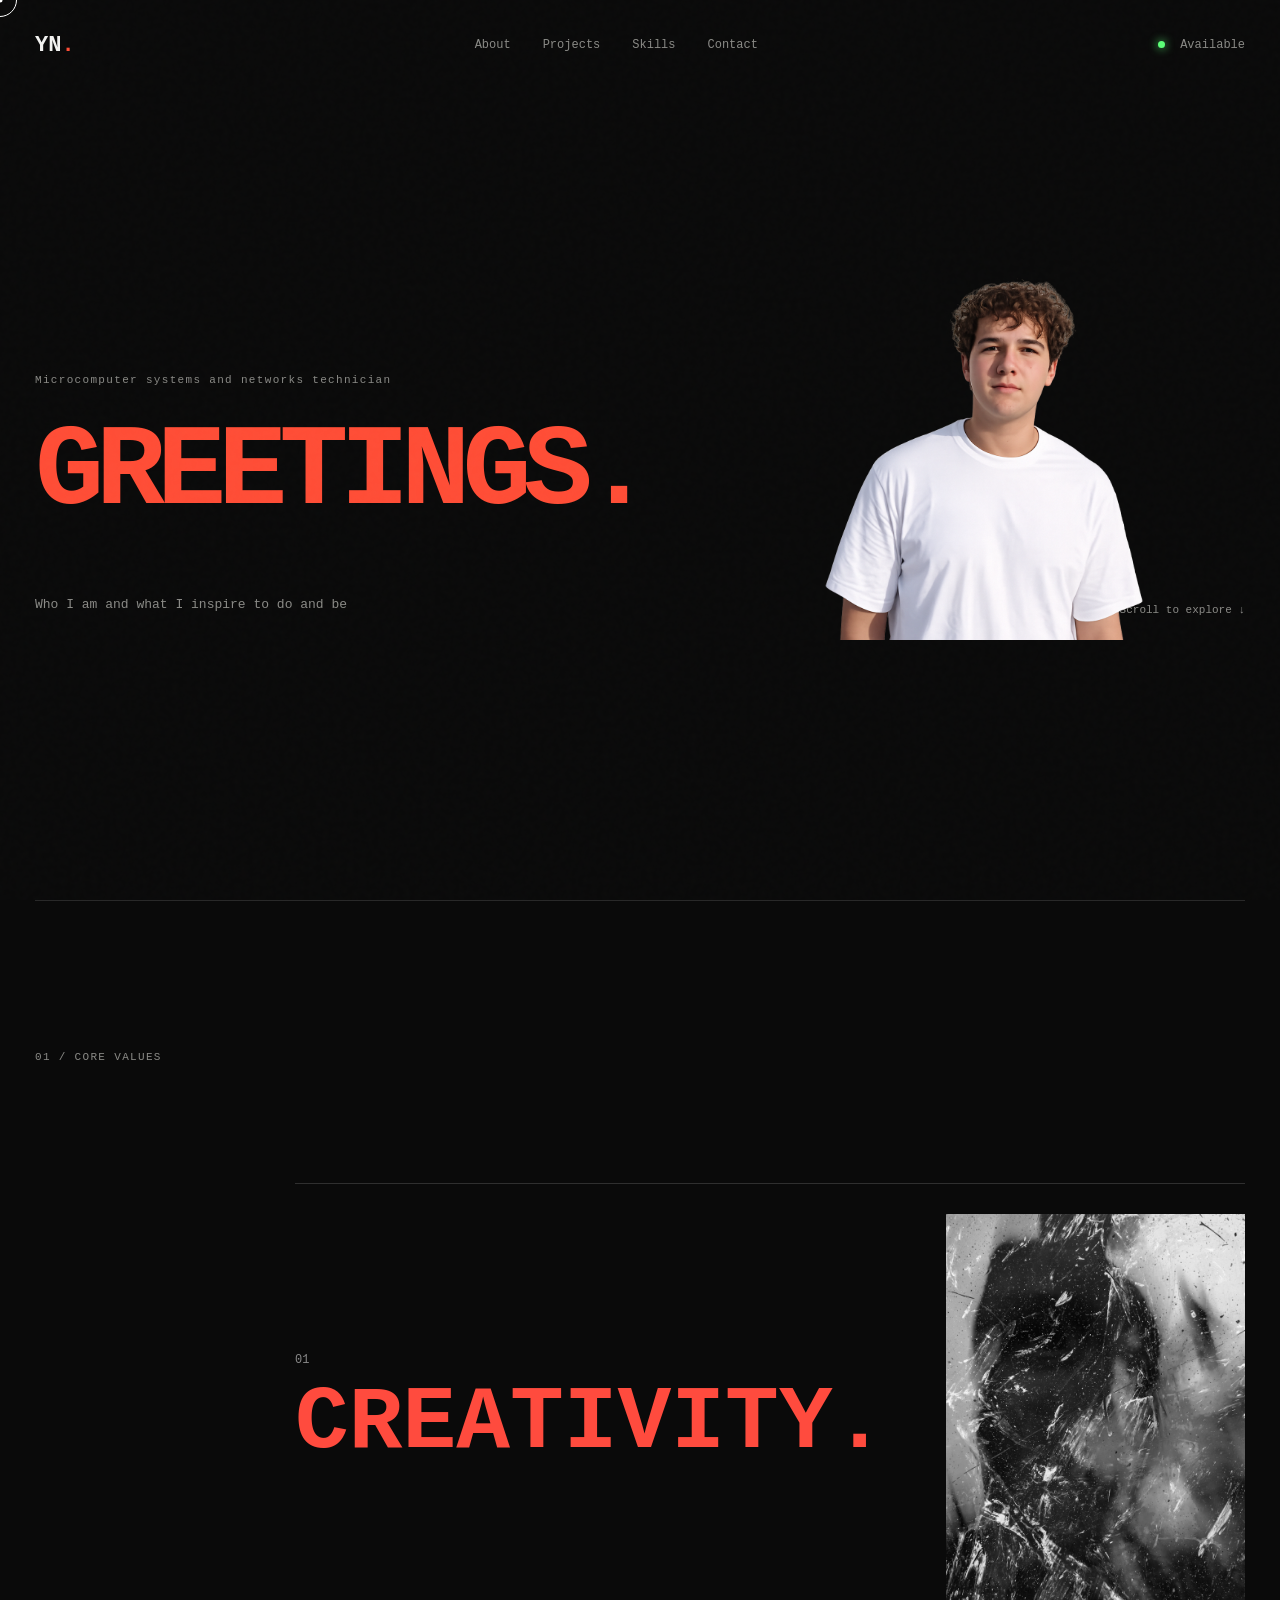
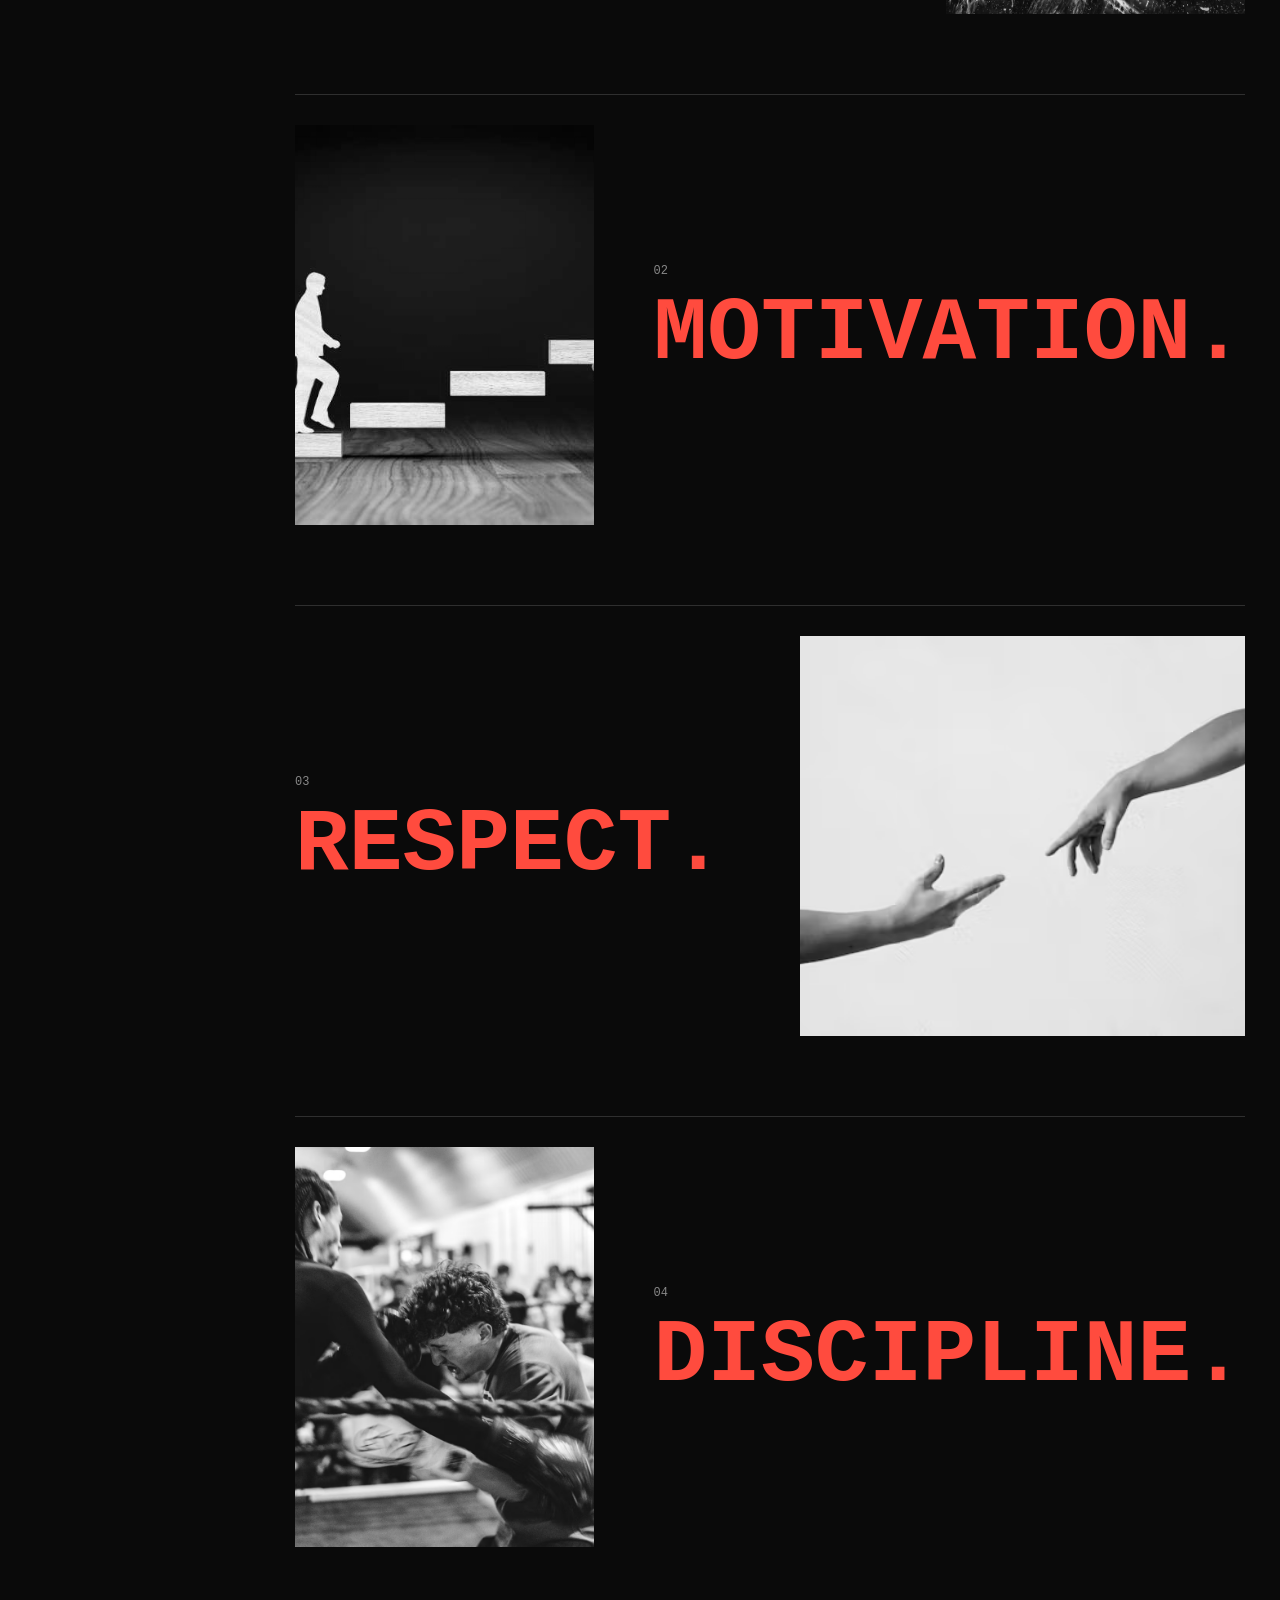
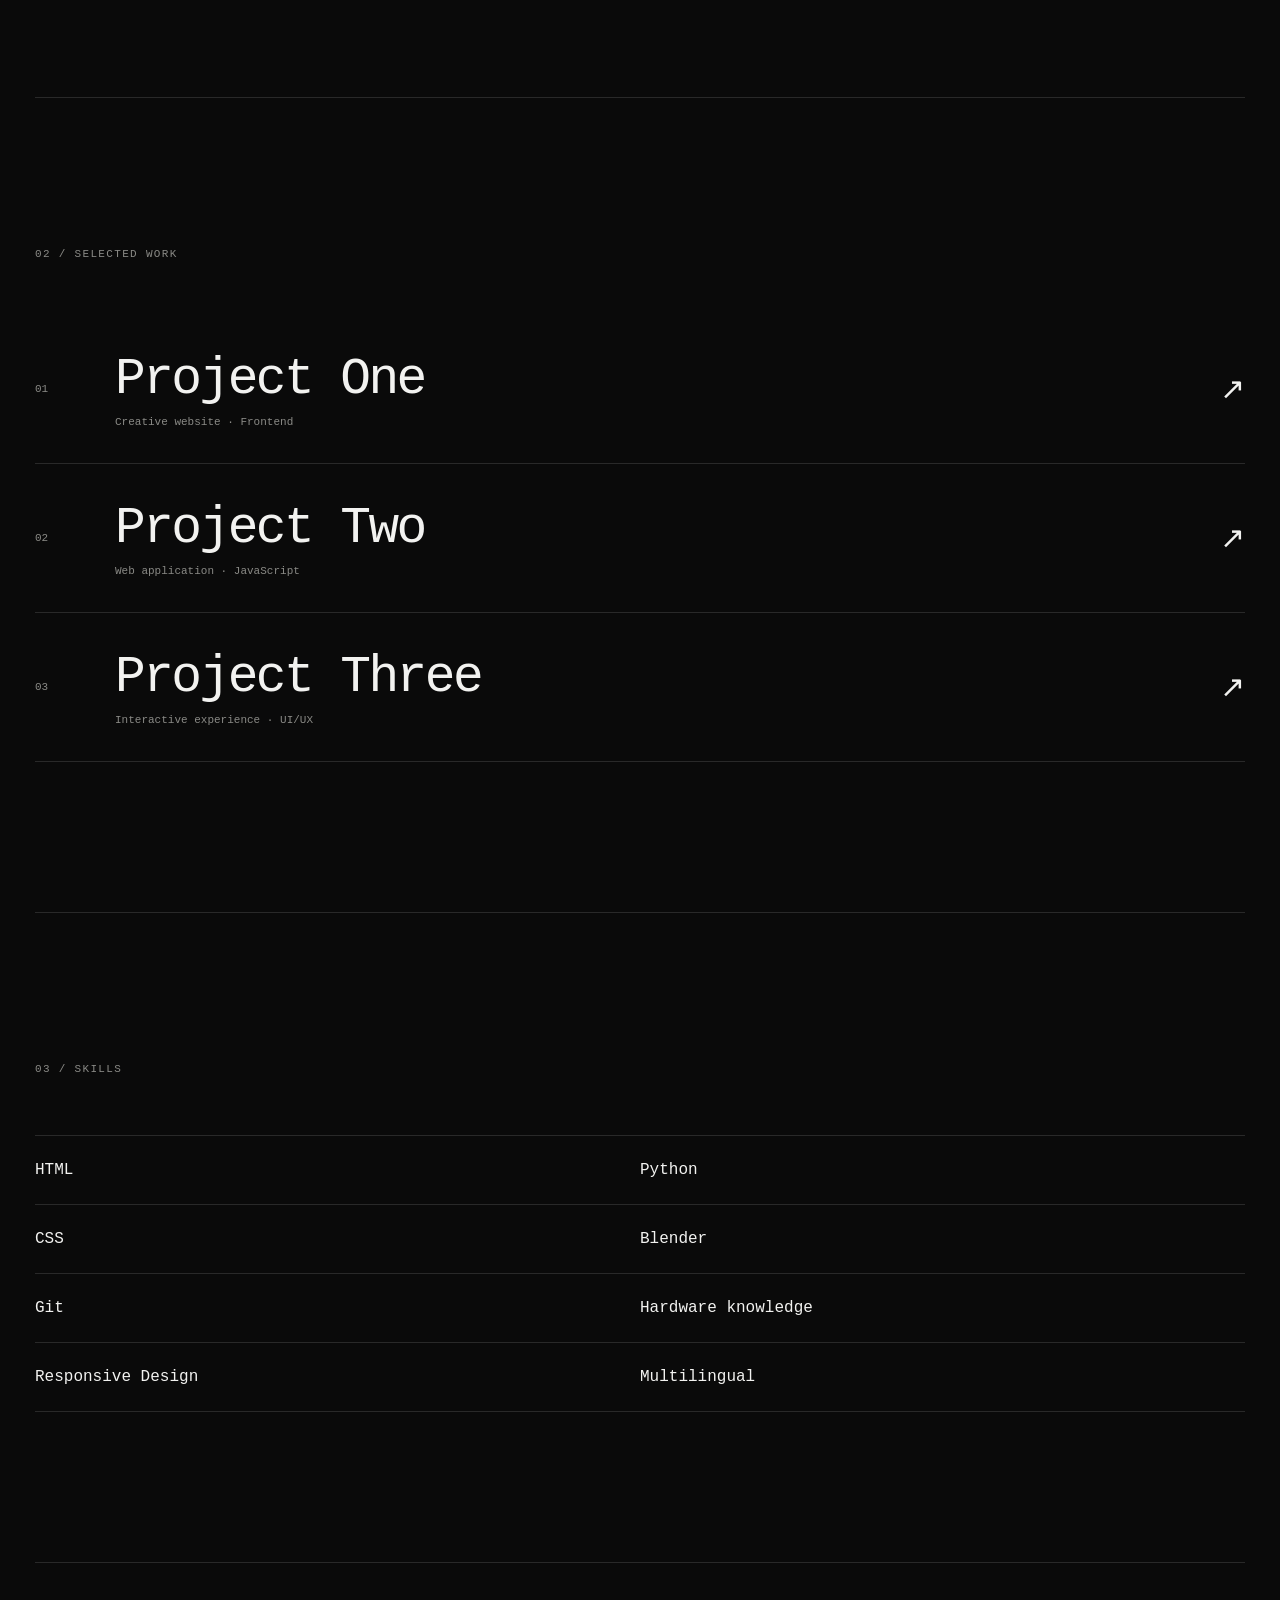
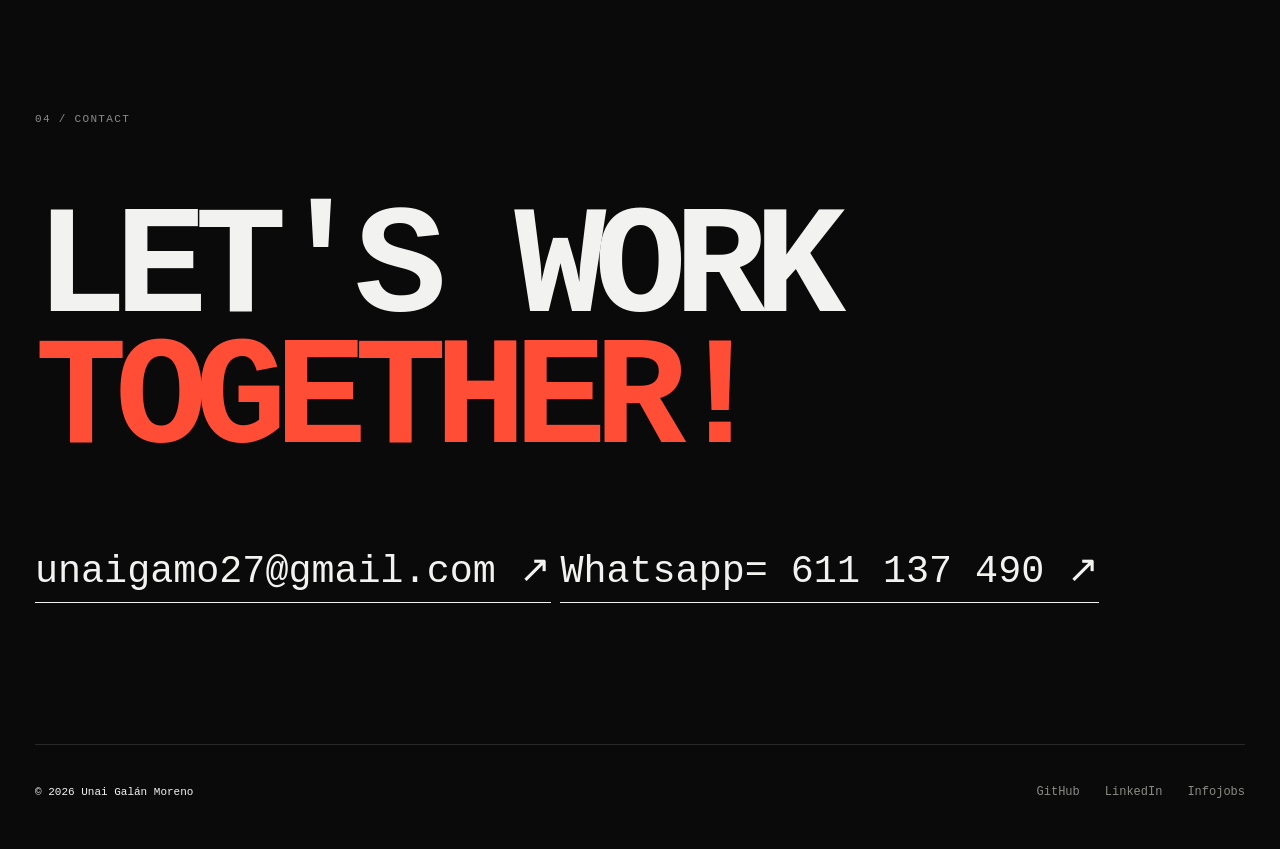
==== portfolio/index.html @ 9eff8344 "Add files via upload" ====
<!DOCTYPE html>
<html lang="en">
<head>
<meta charset="UTF-8">
<meta name="viewport" content="width=device-width, initial-scale=1.0">
<meta name="description" content="Personal developer portfolio">
<title>Unai Galán Moreno — My Own Portfolio</title>
<link rel="stylesheet" href="css/style.css">
<link rel="stylesheet" href="css/animations.css">
<link rel="stylesheet" href="css/responsive.css">
</head>
<body>
<div class="noise"></div><div class="cursor"></div><div class="cursor-dot"></div>
<header class="header">
<a class="logo magnetic" href="#home">YN<span>.</span></a>
<nav><a href="#about">About</a><a href="#projects">Projects</a><a href="#skills">Skills</a><a href="#contact">Contact</a></nav>
<a class="status magnetic" href="#contact"><span></span> Available</a>
</header>
<main>
<section id="home" class="hero">
<img src="assets/images/unai.png" class="hero-photo" alt="Unai">
<p class="eyebrow reveal">Microcomputer systems and networks technician</p>
<h1 class="hero-title"><span class="line reveal"></span><span class="line reveal delay-1"> <em>GREETINGS.</em></span></h1>
<div class="hero-bottom reveal delay-2"><p>Who I am and what I inspire to do and be</p><a class="scroll-link magnetic" href="#projects">          Scroll to explore ↓</a></div>
</section>
<section id="about" class="section about">
    <div class="section-label">01 / CORE VALUES</div>

    <div class="about-content">

        <div class="beliefs">

            <div class="belief">
                <div class="belief-text">
                    <span>01</span>
                    <h3>CREATIVITY.</h3>
                </div>
                <img src="assets/images/creativitypng.png" alt="Creativity">
            </div>

            <div class="belief">
                <div class="belief-text">
                    <span>02</span>
                    <h3>MOTIVATION.</h3>
                </div>
                <img src="assets/images/motivation.png" alt="Motivation">
            </div>

            <div class="belief">
                <div class="belief-text">
                    <span>03</span>
                    <h3>RESPECT.</h3>
                </div>
                <img src="assets/images/respect.png" alt="Respect">
            </div>

            <div class="belief">
                <div class="belief-text">
                    <span>04</span>
                    <h3>DISCIPLINE.</h3>
                </div>
                <img src="assets/images/discipline.png" alt="Discipline">
            </div>

        </div>

    </div>
</section>
<section id="projects" class="section projects"><div class="section-label">02 / SELECTED WORK</div><div class="project-list">
<article class="project magnetic-card reveal"><div class="project-number">01</div><div class="project-info"><h2>Project One</h2><p>Creative website · Frontend</p></div><div class="project-arrow">↗</div></article>
<article class="project magnetic-card reveal"><div class="project-number">02</div><div class="project-info"><h2>Project Two</h2><p>Web application · JavaScript</p></div><div class="project-arrow">↗</div></article>
<article class="project magnetic-card reveal"><div class="project-number">03</div><div class="project-info"><h2>Project Three</h2><p>Interactive experience · UI/UX</p></div><div class="project-arrow">↗</div></article>
</div></section>
<section id="skills" class="section skills"><div class="section-label">03 / SKILLS</div><div class="skills-grid">
<span>HTML</span><span>Python</span><span>CSS</span><span>Blender</span><span>Git</span><span>Hardware knowledge</span><span>Responsive Design</span><span>Multilingual</span>
</div></section>
<section id="contact" class="section contact"><div class="section-label">04 / CONTACT</div><h2 class="contact-title reveal">LET'S WORK<br><em>TOGETHER!</em></h2><a class="email magnetic reveal" href="https://mail.google.com/mail/?view=cm&fs=1&to=unaigamo27@gmail.com">unaigamo27@gmail.com ↗</a>
<a class="email magnetic reveal" href="https://wa.me/34611137490" target="_blank">Whatsapp= 611 137 490 ↗</a>
</main>
<footer><span>© 2026 Unai Galán Moreno</span><div><a href="#" class="magnetic">GitHub</a><a href="#" class="magnetic">LinkedIn</a><a href="#" class="magnetic">Infojobs</a></div></footer>
<script src="js/cursor.js"></script><script src="js/animations.js"></script><script src="js/projects.js"></script><script src="js/main.js"></script>
</body></html>
---- portfolio/css/style.css ----
:root{--bg:#0a0a0a;--text:#f2f2f0;--muted:#8a8a86;--line:#292929;--accent:#ff4d36;--max:1400px}
*{box-sizing:border-box;margin:0;padding:0}html{scroll-behavior:smooth}body{background:var(--bg);color:var(--text);font-family:"Courier New",monospace;overflow-x:hidden;cursor:none}a{color:inherit;text-decoration:none}
.noise{position:fixed;inset:0;pointer-events:none;z-index:20;opacity:.035;background-image:url("data:image/svg+xml,%3Csvg viewBox='0 0 180 180' xmlns='http://www.w3.org/2000/svg'%3E%3Cfilter id='n'%3E%3CfeTurbulence type='fractalNoise' baseFrequency='.8' numOctaves='3' stitchTiles='stitch'/%3E%3C/filter%3E%3Crect width='100%25' height='100%25' filter='url(%23n)' opacity='.5'/%3E%3C/svg%3E")}
.cursor,.cursor-dot{position:fixed;pointer-events:none;z-index:100;border-radius:50%;transform:translate(-50%,-50%)}.cursor{width:34px;height:34px;border:1px solid #fff;transition:width .25s,height .25s,background .25s}.cursor-dot{width:5px;height:5px;background:#fff}body.hovering .cursor{width:70px;height:70px;background:rgba(255,255,255,.08)}
.header,footer{width:min(var(--max),calc(100% - 70px));margin:auto;display:flex;align-items:center;justify-content:space-between}.header{height:90px}.logo{font-size:22px;font-weight:700}.logo span,em{color:var(--accent);font-style:normal}nav{display:flex;gap:32px}nav a,.status,footer a{color:var(--muted);font-size:12px;transition:color .2s}nav a:hover,footer a:hover{color:var(--text)}.status span{display:inline-block;width:7px;height:7px;border-radius:50%;background:#5cff78;margin-right:8px;box-shadow:0 0 10px #5cff78}
.hero{min-height:calc(100vh - 90px);width:min(var(--max),calc(100% - 70px));margin:auto;display:flex;flex-direction:column;justify-content:center;padding:80px 0}.eyebrow,.section-label{color:var(--muted);font-size:11px;letter-spacing:.12em}.hero-title{font-size:clamp(55px,9vw,150px);line-height:.9;letter-spacing:-.07em;margin:35px 0 70px}.hero-title .line{display:block}.hero-bottom{display:flex;justify-content:space-between;align-items:end}.hero-bottom p{max-width:430px;color:var(--muted);font-size:13px;line-height:1.7}.scroll-link{font-size:11px;color:var(--muted)}
.section{width:min(var(--max),calc(100% - 70px));margin:auto;padding:150px 0;border-top:1px solid var(--line)}.about-content{max-width:950px;margin-left:auto}.big-text{font-size:clamp(30px,5vw,72px);line-height:1.05;letter-spacing:-.05em;margin:50px 0}.muted{max-width:500px;color:var(--muted);line-height:1.8;font-size:14px}
.project-list{margin-top:55px}.project{display:grid;grid-template-columns:80px 1fr 50px;align-items:center;padding:35px 0;border-bottom:1px solid var(--line);transition:padding .4s,color .3s}.project:hover{padding-left:25px;padding-right:25px;color:var(--accent)}.project-number{color:var(--muted);font-size:11px}.project h2{font-size:clamp(28px,4vw,60px);font-weight:400;letter-spacing:-.05em}.project p{color:var(--muted);font-size:11px;margin-top:8px}.project-arrow{font-size:30px;text-align:right}
.skills-grid{margin-top:60px;display:grid;grid-template-columns:repeat(2,1fr);border-top:1px solid var(--line)}.skills-grid span{padding:25px 0;border-bottom:1px solid var(--line);font-size:16px}
.contact-title{font-size:clamp(60px,12vw,180px);line-height:.85;letter-spacing:-.08em;margin:80px 0}.email{font-size:clamp(20px,3vw,42px);border-bottom:1px solid var(--text);padding-bottom:8px}
footer{padding:40px 0 50px;border-top:1px solid var(--line);font-size:11px}footer div{display:flex;gap:25px}
@media(pointer:coarse){body{cursor:auto}.cursor,.cursor-dot{display:none}}
/* Foto de perfil en la parte derecha */
.hero-photo {
    position: absolute;
    right: 7%;
    top: 50%;
    transform: translateY(-50%);
    width: 380px;
    height: 380px;
    object-fit: contain;
    z-index: 2;
    pointer-events: none;
}
.big-text {
    font-size: 2rem;
}
.email + .email {
    margin-top: 30px;
}
.beliefs {
    margin-top: 120px;
    display: flex;
    flex-direction: column;
    gap: 80px;
}

.belief {
    display: grid;
    grid-template-columns: 1fr 1fr;
    gap: 60px;
    align-items: center;
    border-top: 1px solid rgba(255,255,255,0.15);
    padding-top: 30px;
}

.belief:nth-child(even) {
    direction: rtl;
}

.belief:nth-child(even) .belief-text {
    direction: ltr;
}

.belief-text span {
    font-size: 12px;
    color: #888;
}

.belief-text h3 {
    font-size: clamp(45px, 7vw, 100px);
    margin: 15px 0;
    line-height: 0.9;
    color: #ff4b3e;
}

.belief-text p {
    max-width: 450px;
    font-size: 16px;
    line-height: 1.6;
    color: #999;
}

.belief img {
    width: 100%;
    height: 400px;
    object-fit: cover;
    filter: grayscale(100%);
    transition: transform 0.5s ease, filter 0.5s ease;
}

.belief:hover img {
    filter: grayscale(0%);
    transform: scale(1.03);
}
---- portfolio/css/animations.css ----
.reveal{opacity:0;transform:translateY(35px);transition:opacity .9s cubic-bezier(.2,.7,.2,1),transform .9s cubic-bezier(.2,.7,.2,1)}.reveal.visible{opacity:1;transform:translateY(0)}.delay-1{transition-delay:.12s}.delay-2{transition-delay:.25s}.magnetic{transition:transform .25s cubic-bezier(.2,.8,.2,1)}
---- portfolio/css/responsive.css ----
@media(max-width:700px){.header,footer,.hero,.section{width:calc(100% - 36px)}.header{height:70px}nav{display:none}.hero{min-height:calc(100vh - 70px);padding:50px 0}.hero-title{margin:30px 0 50px}.hero-bottom{display:block}.scroll-link{display:inline-block;margin-top:30px}.section{padding:100px 0}.about-content{margin-left:0}.project{grid-template-columns:35px 1fr 30px;padding:25px 0}.project:hover{padding-left:10px;padding-right:10px}.project-arrow{font-size:22px}.skills-grid{grid-template-columns:1fr}.contact-title{margin:60px 0}footer{display:block}footer div{margin-top:25px}}
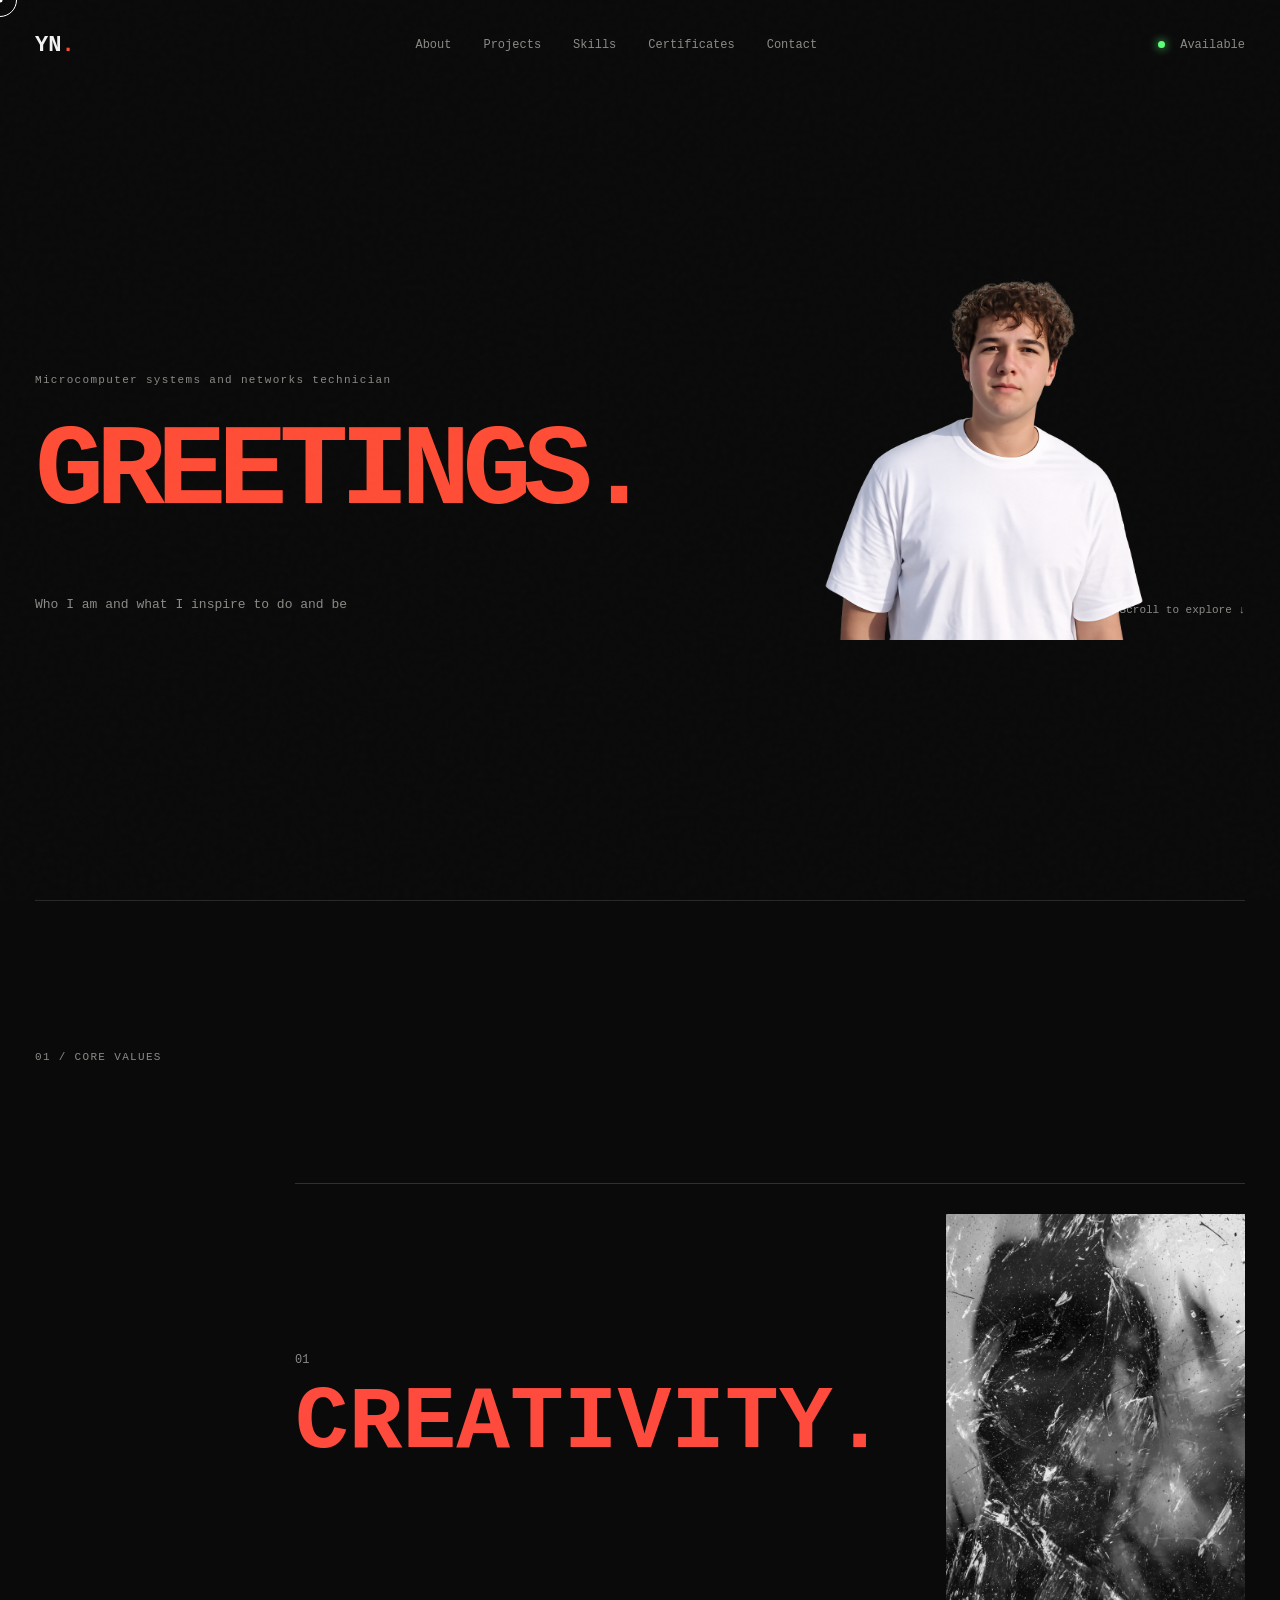
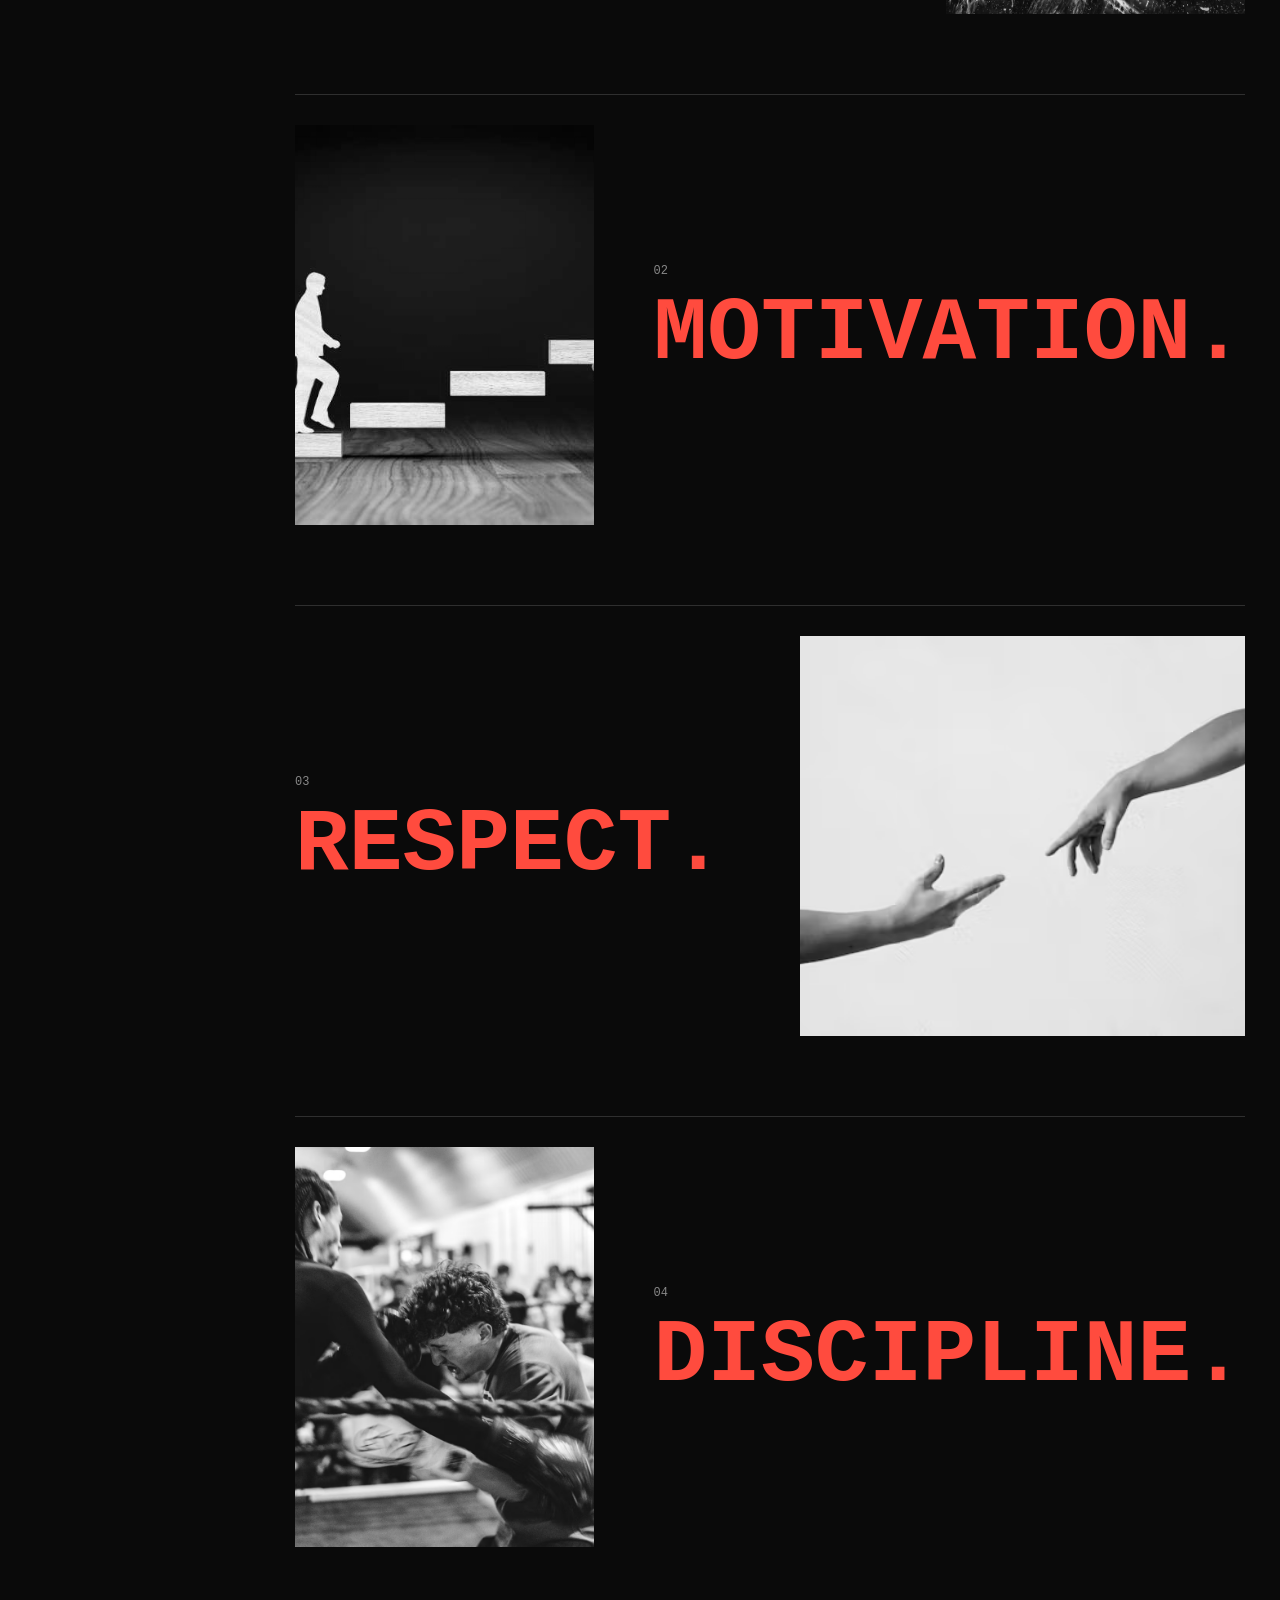
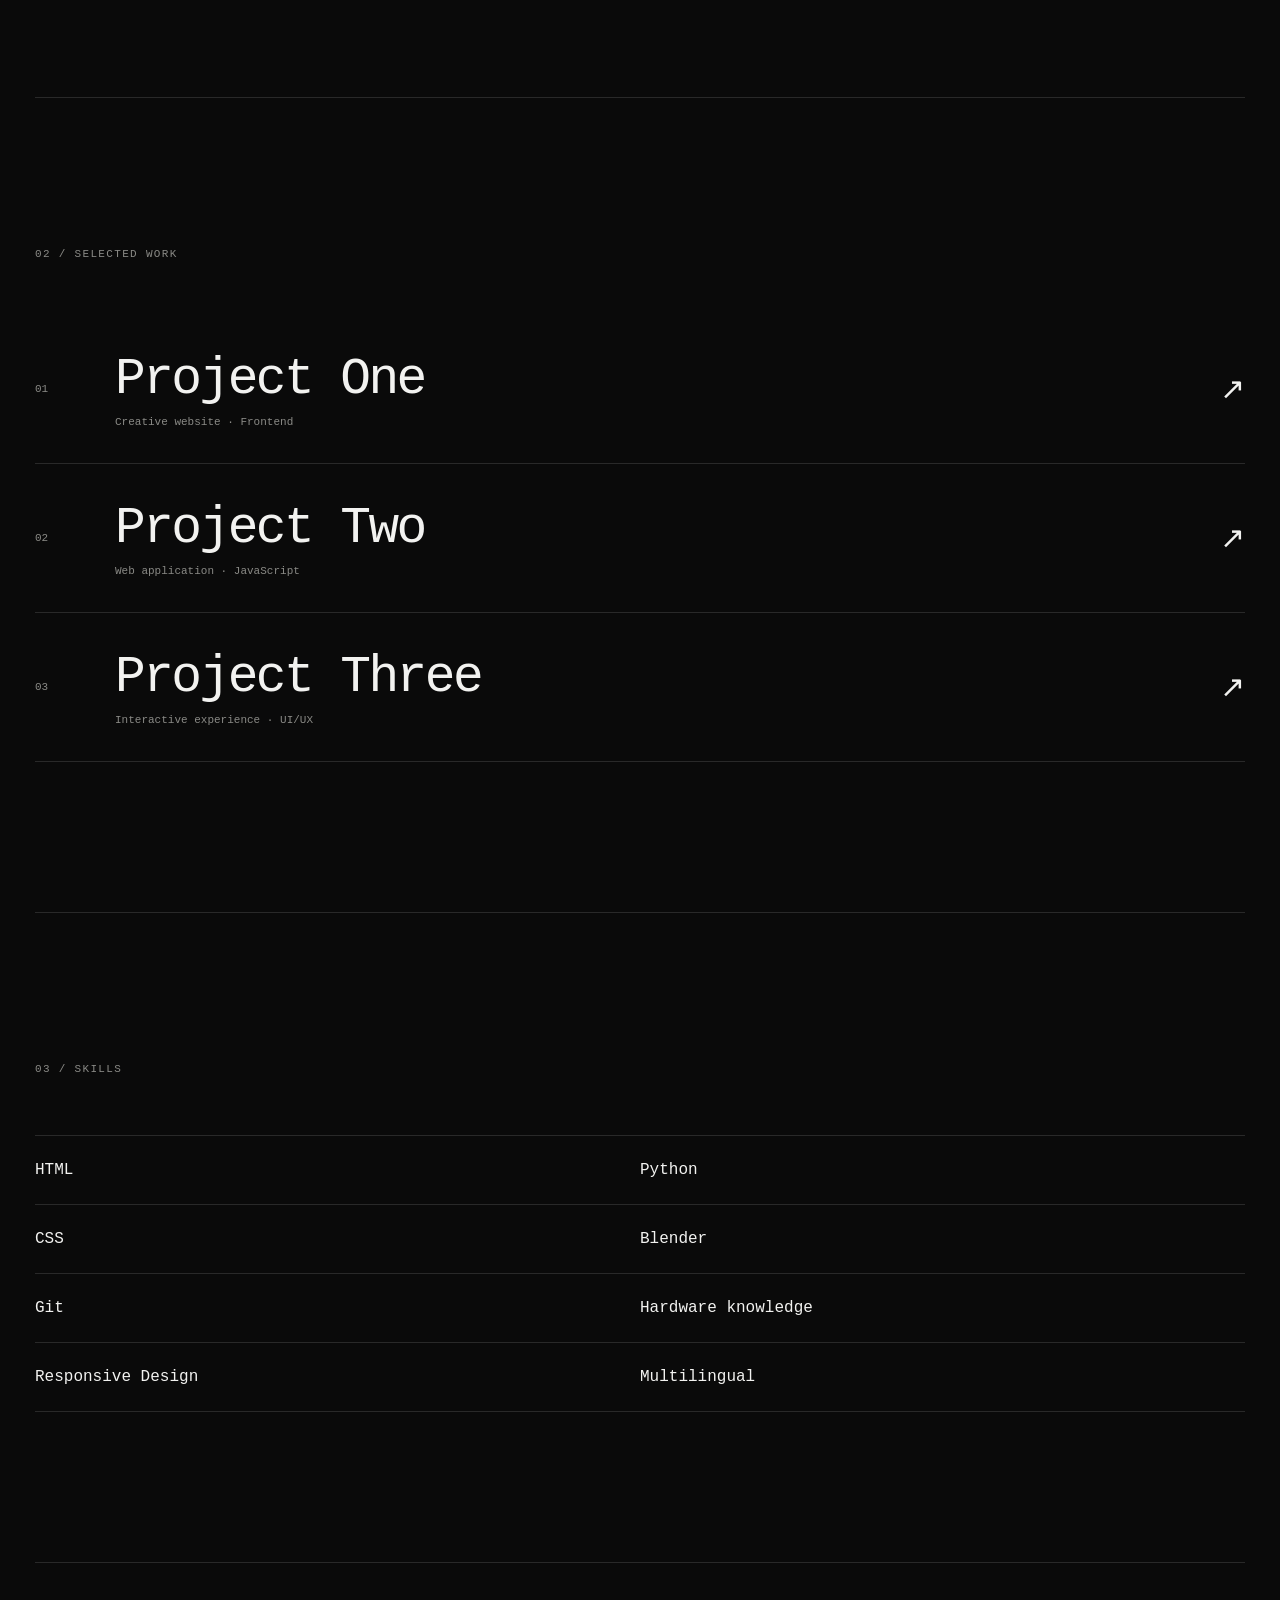
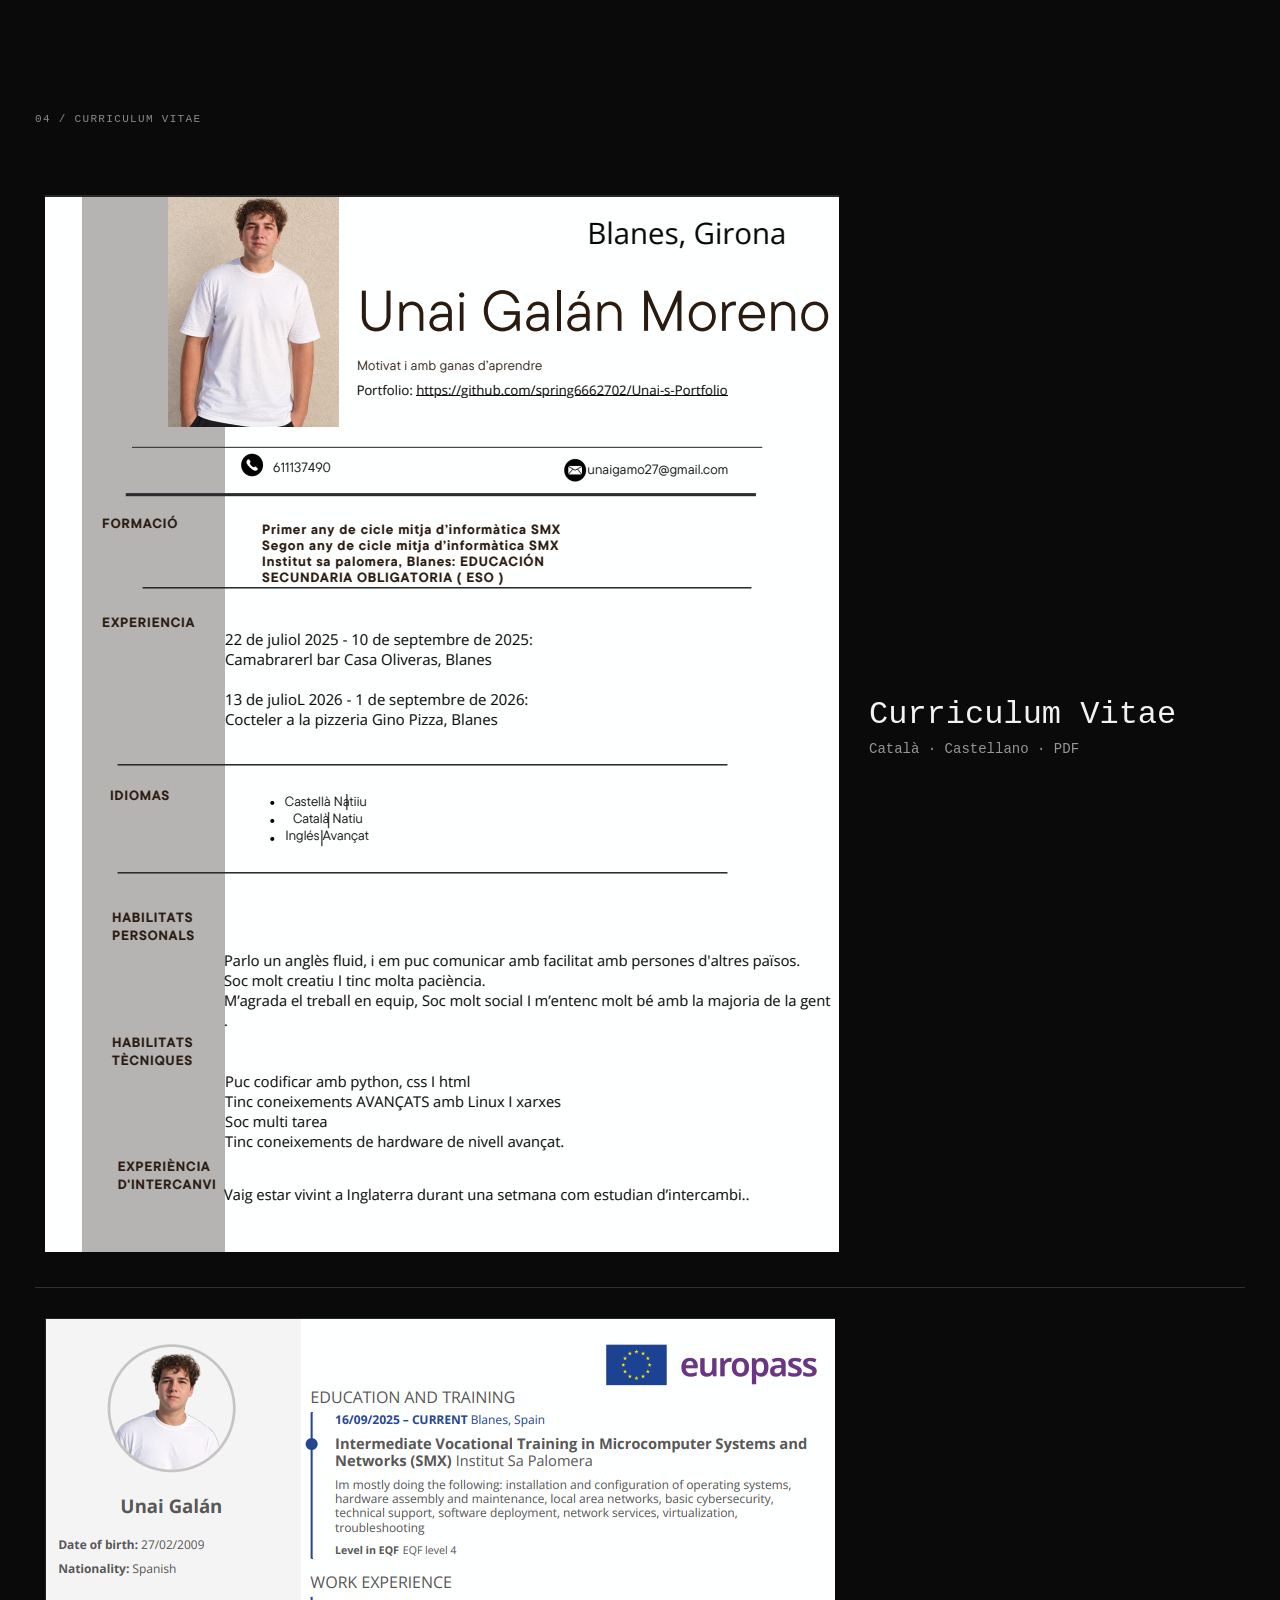
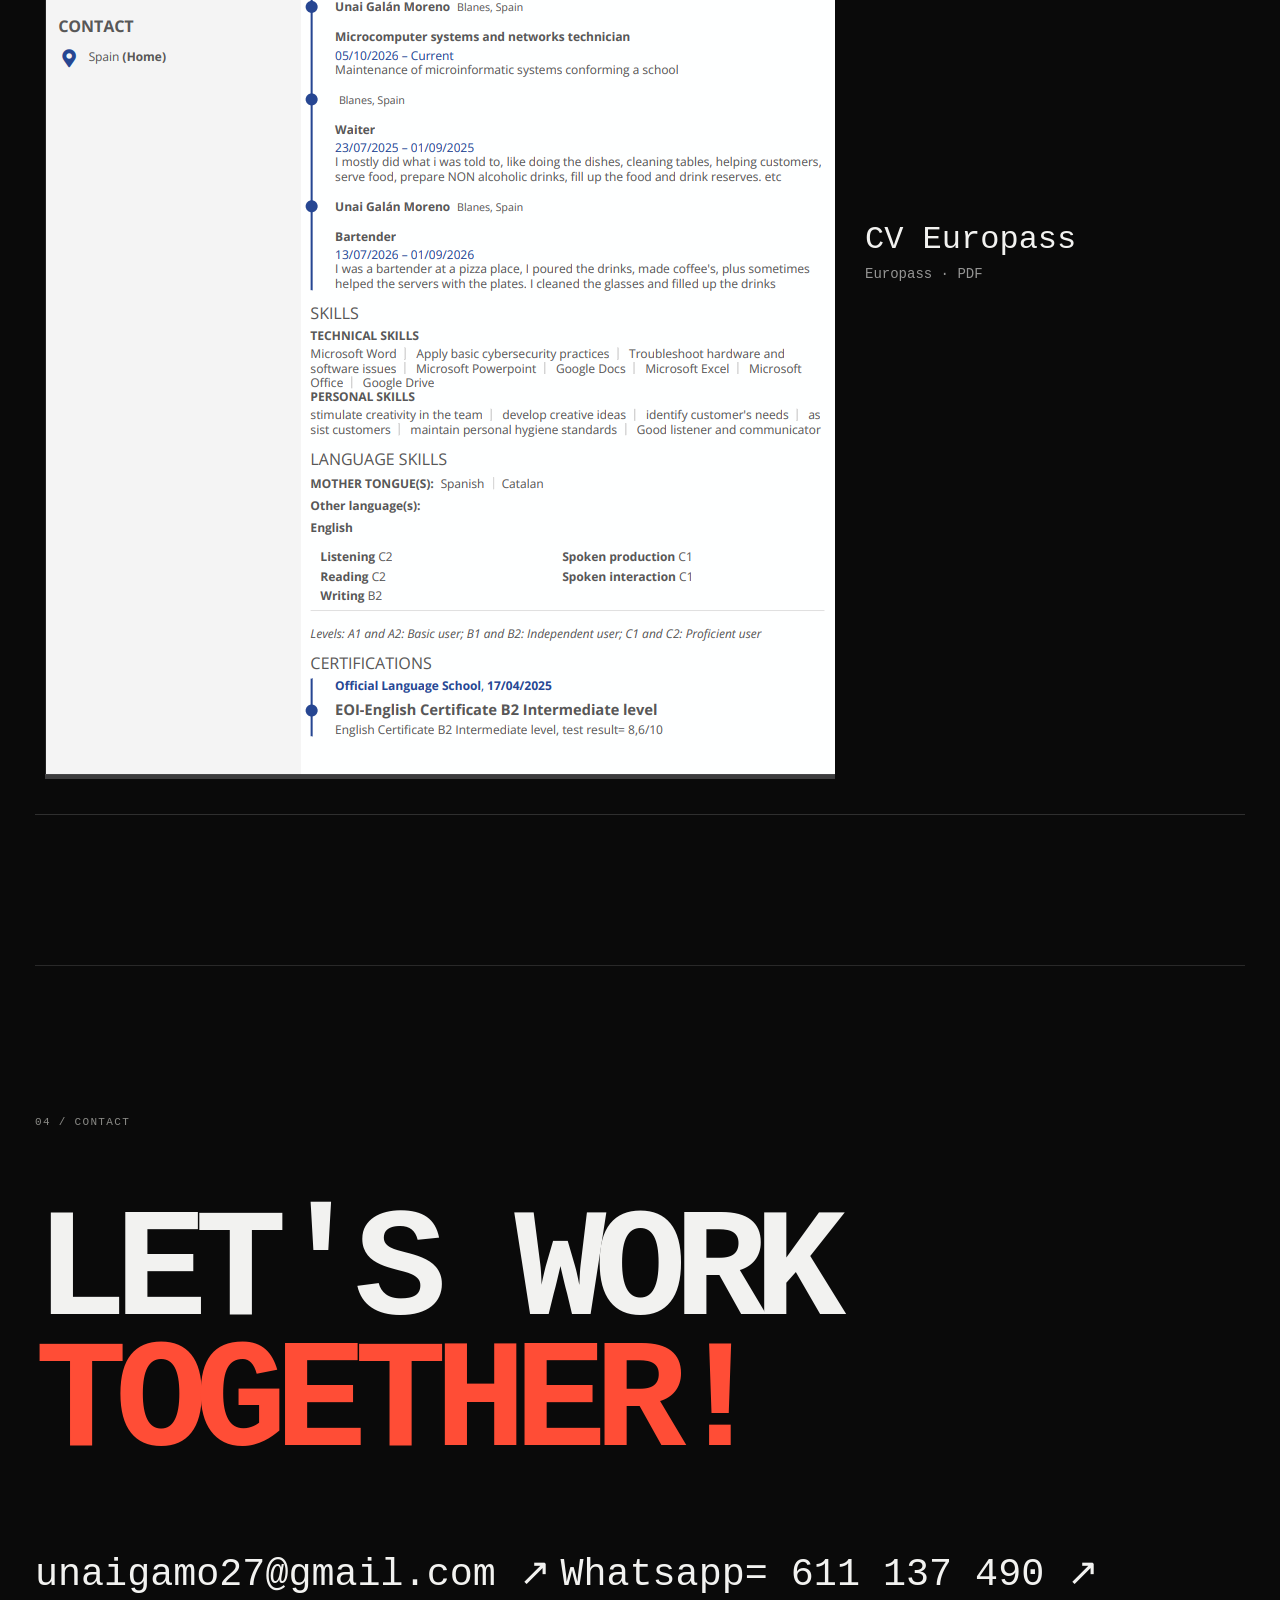
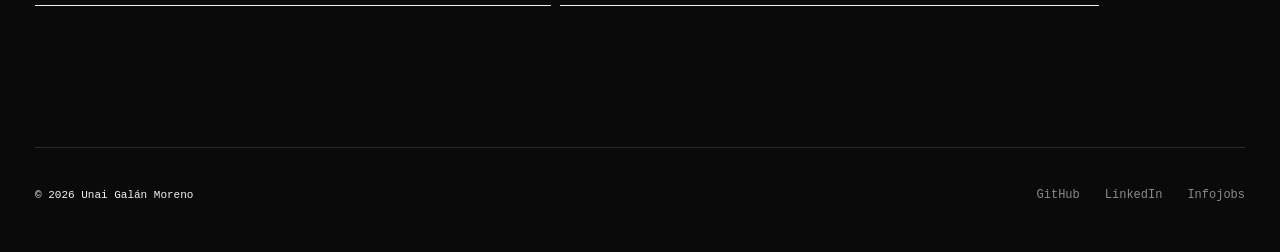
==== commit 4ba864f0: "Add files via upload" ====
--- a/portfolio/index.html
+++ b/portfolio/index.html
@@ -13,7 +13,13 @@
 <div class="noise"></div><div class="cursor"></div><div class="cursor-dot"></div>
 <header class="header">
 <a class="logo magnetic" href="#home">YN<span>.</span></a>
-<nav><a href="#about">About</a><a href="#projects">Projects</a><a href="#skills">Skills</a><a href="#contact">Contact</a></nav>
+<nav>
+    <a href="#about">About</a>
+    <a href="#projects">Projects</a>
+    <a href="#skills">Skills</a>
+    <a href="#certificates">Certificates</a>
+    <a href="#contact">Contact</a>
+</nav>  
 <a class="status magnetic" href="#contact"><span></span> Available</a>
 </header>
 <main>
@@ -74,6 +80,35 @@
 <section id="skills" class="section skills"><div class="section-label">03 / SKILLS</div><div class="skills-grid">
 <span>HTML</span><span>Python</span><span>CSS</span><span>Blender</span><span>Git</span><span>Hardware knowledge</span><span>Responsive Design</span><span>Multilingual</span>
 </div></section>
+
+<section id="certificates" class="section certificates">
+    <div class="section-label">04 / CURRICULUM VITAE</div>
+
+    <div class="certificate-list">
+
+        <a class="certificate" href="assets/images/pdfs/curriculum-catalan-castellano.pdf" target="_blank" rel="noopener noreferrer">
+    <div class="certificate-preview">
+        <img src="assets/images/tu-imagen-cv1.png" alt="Vista previa CV Catalán">
+    </div>
+    <div class="certificate-info">
+        <h2>Curriculum Vitae</h2>
+        <p>Català · Castellano · PDF</p>
+    </div>
+</a>
+
+<a class="certificate" href="assets/images/pdfs/cv-europass.pdf" target="_blank" rel="noopener noreferrer">
+    <div class="certificate-preview">
+        <img src="assets/images/tu-imagen-cv2.png" alt="Vista previa CV Europass">
+    </div>
+    <div class="certificate-info">
+        <h2>CV Europass</h2>
+        <p>Europass · PDF</p>
+    </div>
+</a>
+
+    </div>
+</section>
+
 <section id="contact" class="section contact"><div class="section-label">04 / CONTACT</div><h2 class="contact-title reveal">LET'S WORK<br><em>TOGETHER!</em></h2><a class="email magnetic reveal" href="https://mail.google.com/mail/?view=cm&fs=1&to=unaigamo27@gmail.com">unaigamo27@gmail.com ↗</a>
 <a class="email magnetic reveal" href="https://wa.me/34611137490" target="_blank">Whatsapp= 611 137 490 ↗</a>
 </main>
--- a/portfolio/css/style.css
+++ b/portfolio/css/style.css
@@ -82,4 +82,82 @@
 .belief:hover img {
     filter: grayscale(0%);
     transform: scale(1.03);
-}+}
+
+/* CURRICULUM VITAE */
+
+.certificate-list {
+    display: flex;
+    flex-direction: column;
+    margin-top: 40px;
+    width: 100%;
+}
+
+.certificate {
+    display: flex;
+    align-items: center;
+    gap: 30px;
+    padding: 30px 10px;
+    border-bottom: 1px solid rgba(255, 255, 255, 0.15);
+    color: inherit;
+    text-decoration: none;
+    transition: opacity 0.3s ease, padding 0.3s ease;
+    cursor: pointer;
+}
+
+.certificate:hover {
+    opacity: 0.7;
+    padding-left: 20px;
+}
+
+.certificate-number {
+    font-size: 14px;
+    opacity: 0.6;
+    min-width: 25px;
+}
+
+.certificate-info {
+    flex: 1;
+}
+
+.certificate-info h2 {
+    margin: 0 0 8px;
+    font-size: clamp(20px, 3vw, 32px);
+    font-weight: 500;
+}
+
+.certificate-info p {
+    margin: 0;
+    opacity: 0.6;
+    font-size: 14px;
+}
+
+.certificate-arrow {
+    font-size: 28px;
+    transition: transform 0.3s ease;
+}
+
+.certificate:hover .certificate-arrow {
+    transform: translate(4px, -4px);
+}
+
+/* RESPONSIVE */
+
+@media (max-width: 600px) {
+    .certificate {
+        gap: 15px;
+        padding: 24px 5px;
+    }
+
+    .certificate-info h2 {
+        font-size: 20px;
+    }
+
+    .certificate-info p {
+        font-size: 12px;
+    }
+
+    .certificate-arrow {
+        font-size: 22px;
+    }
+}
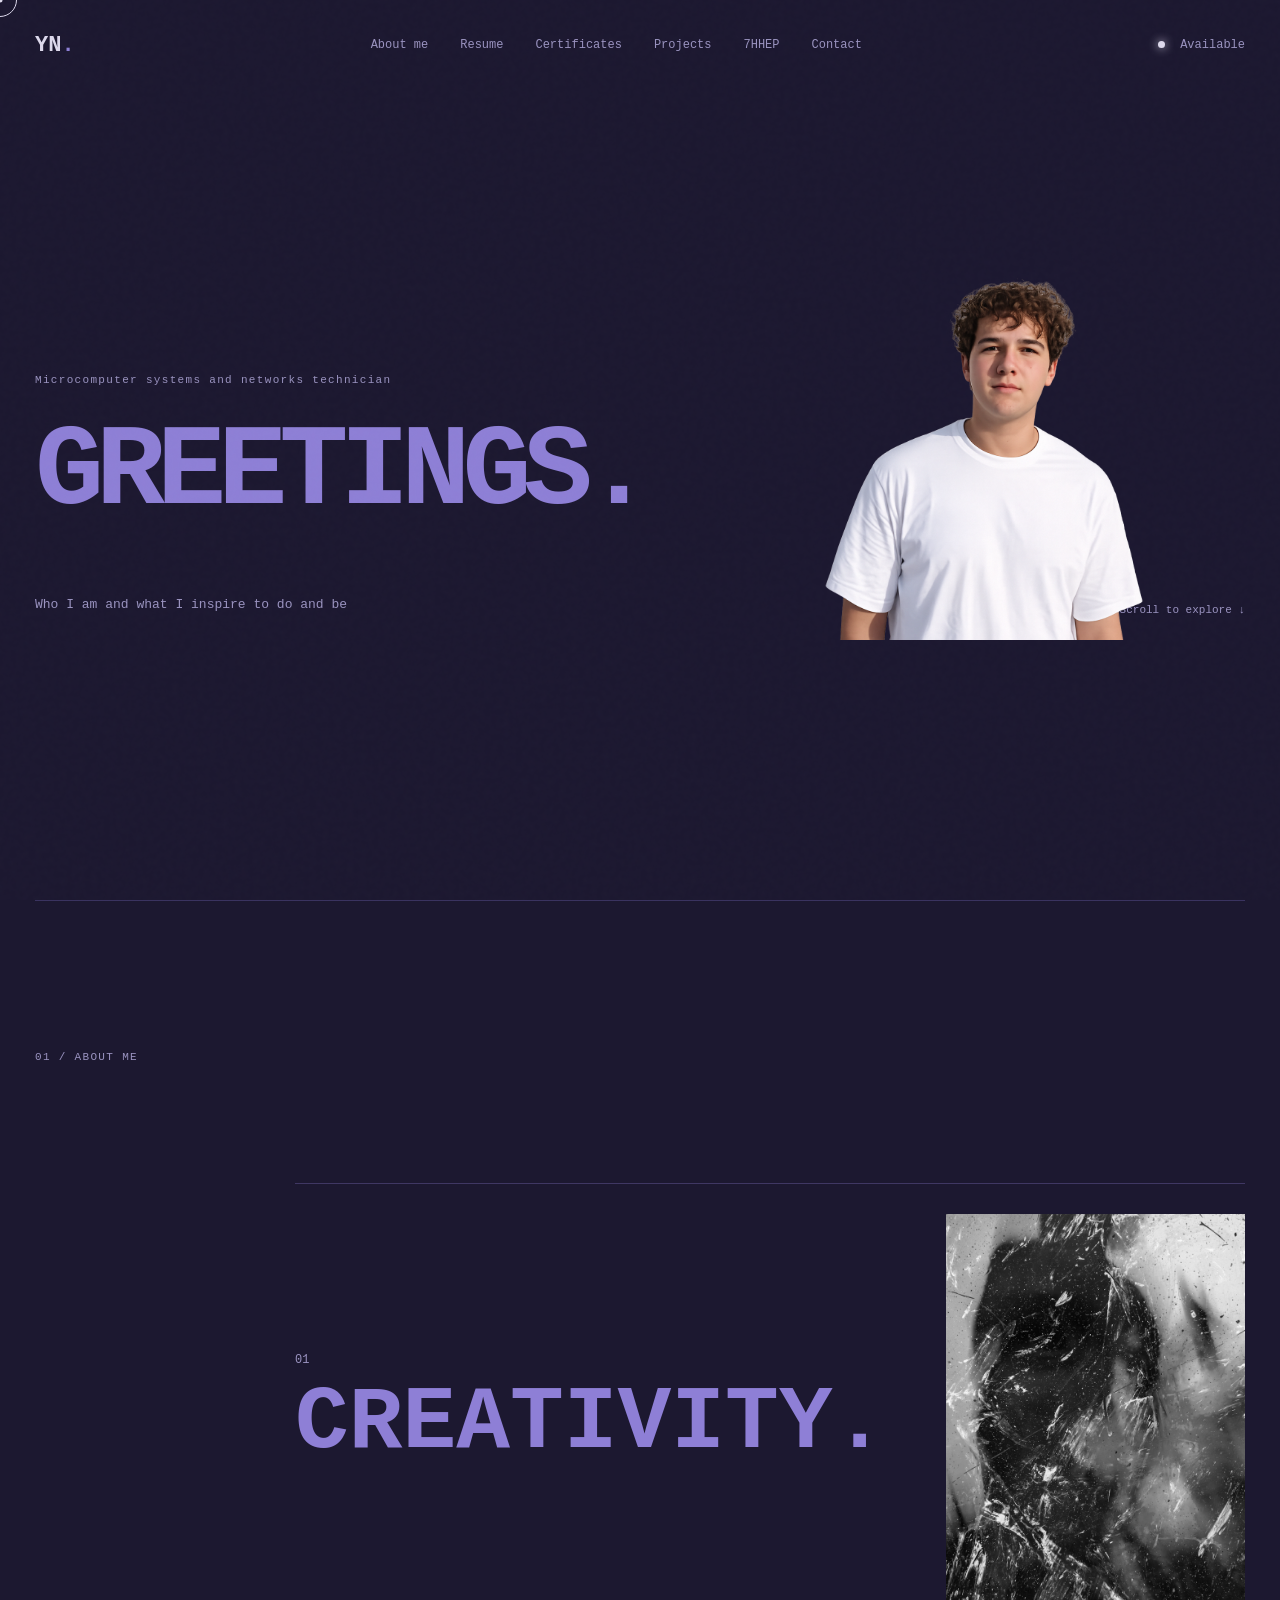
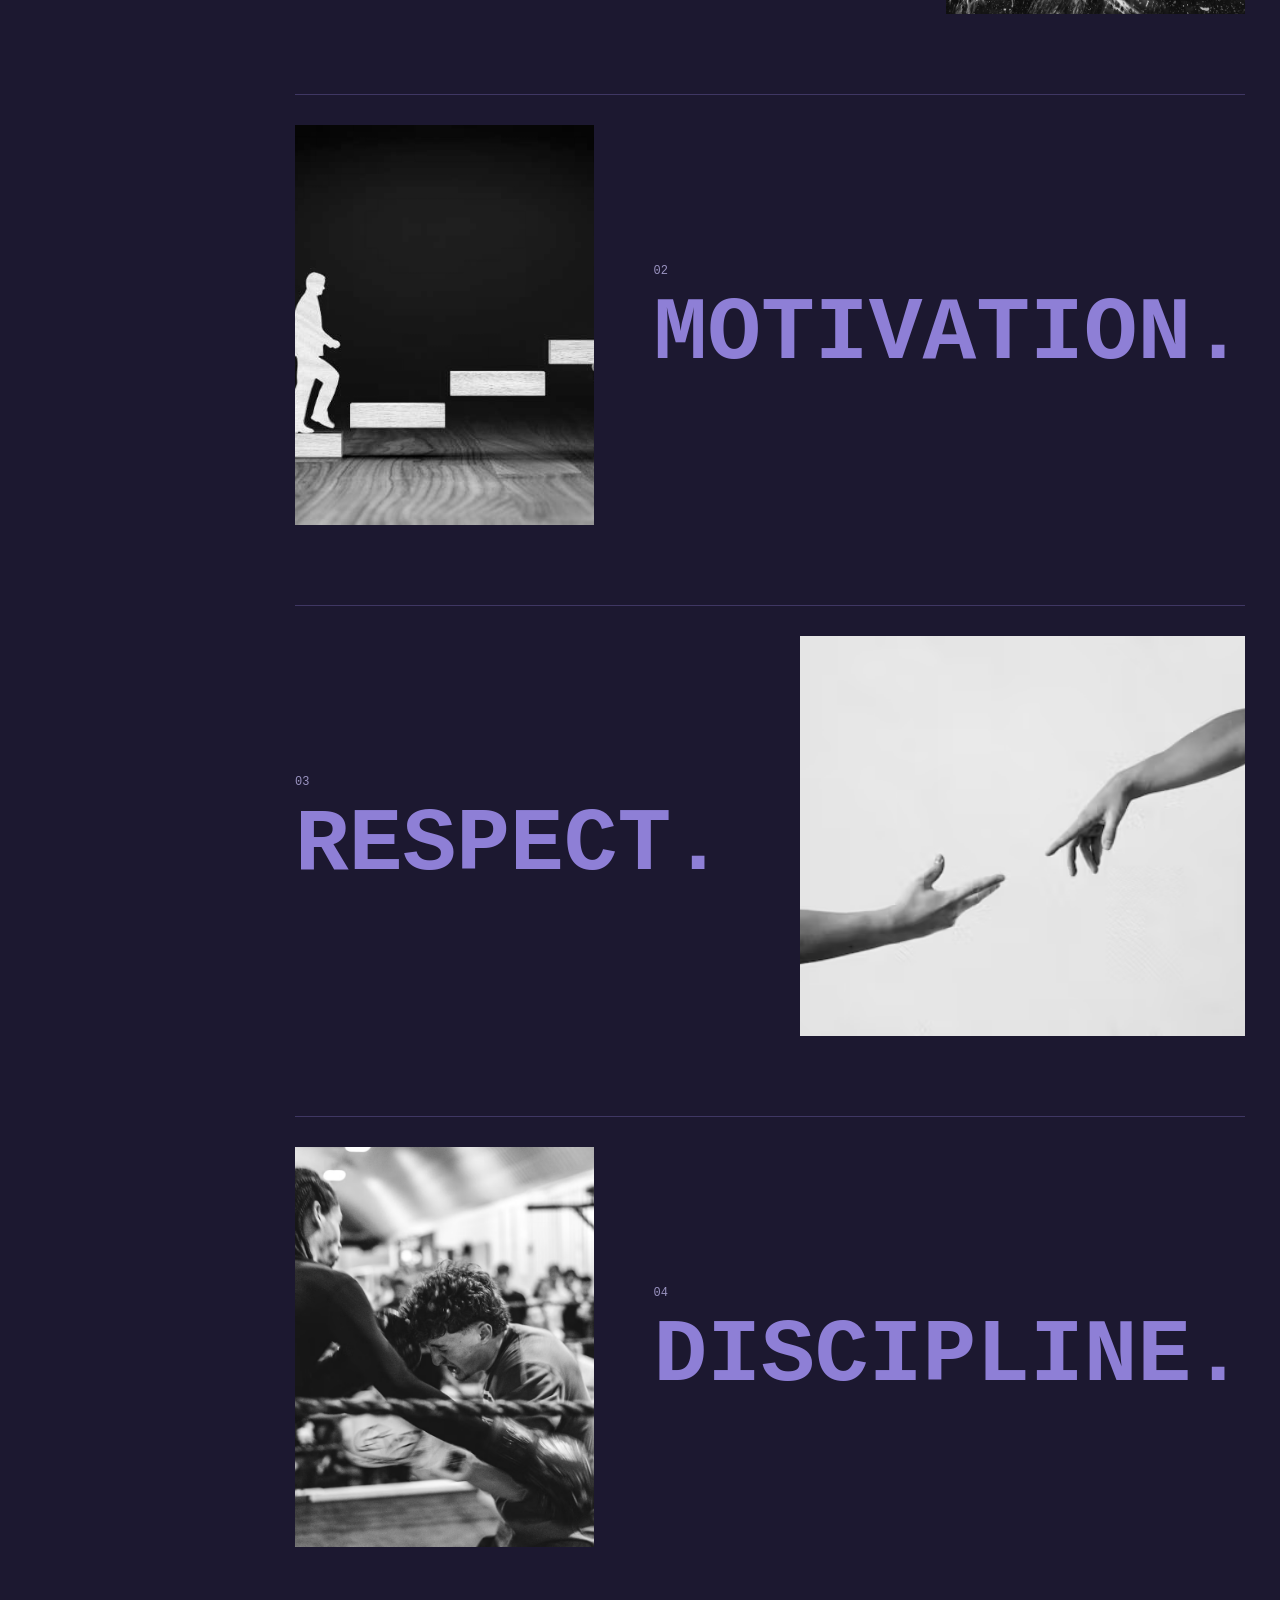
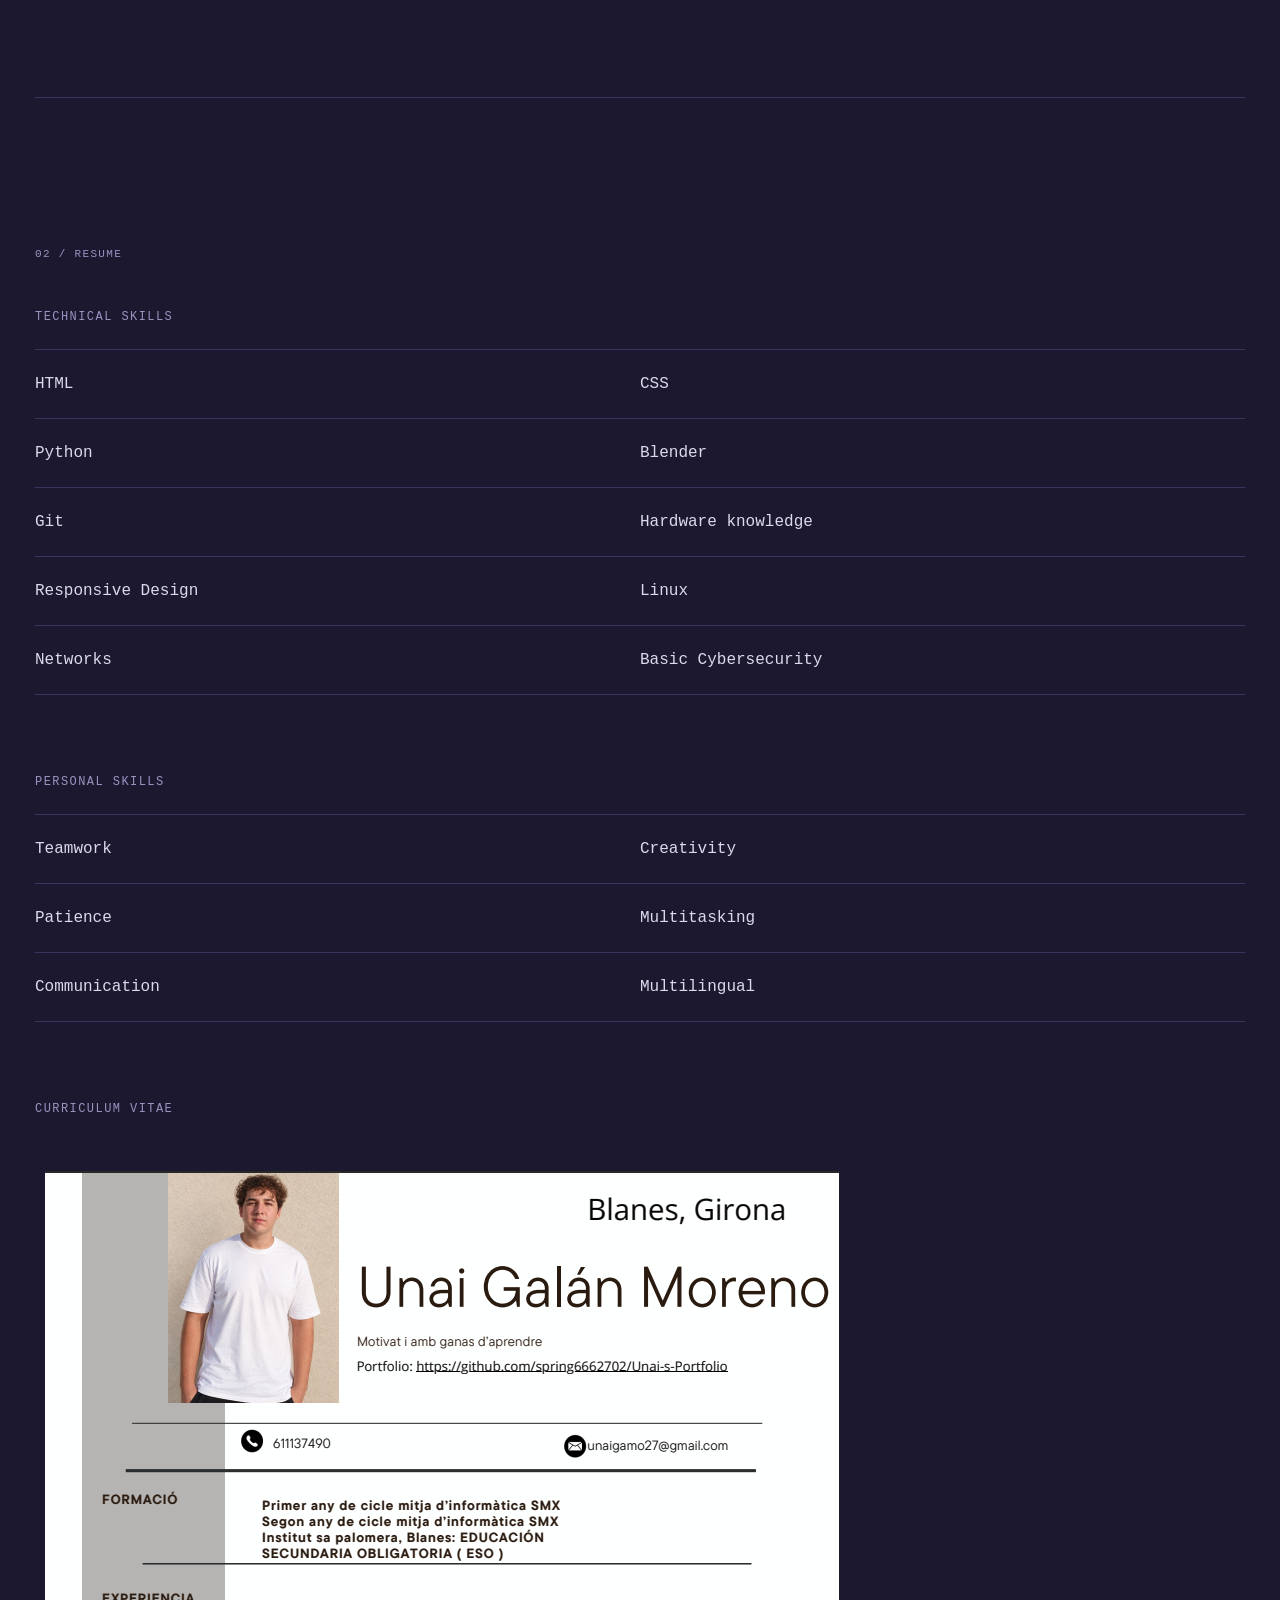
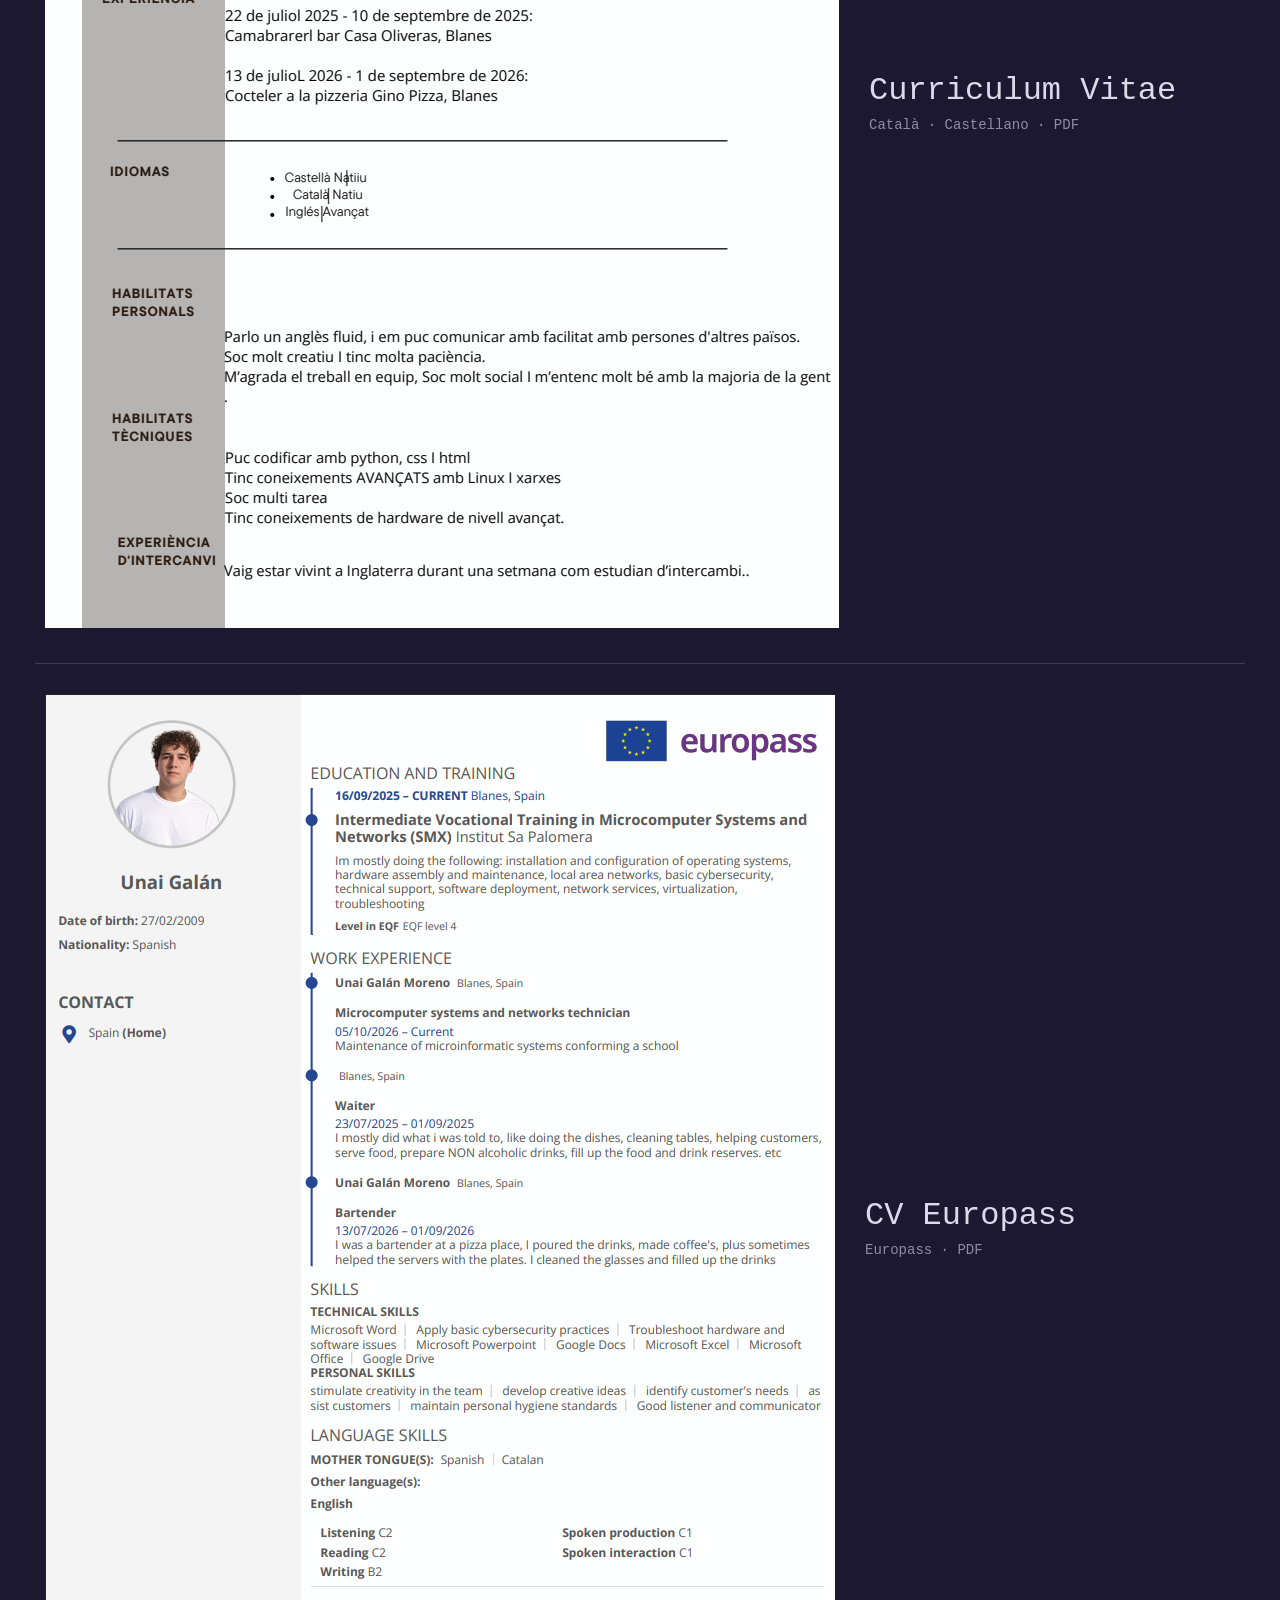
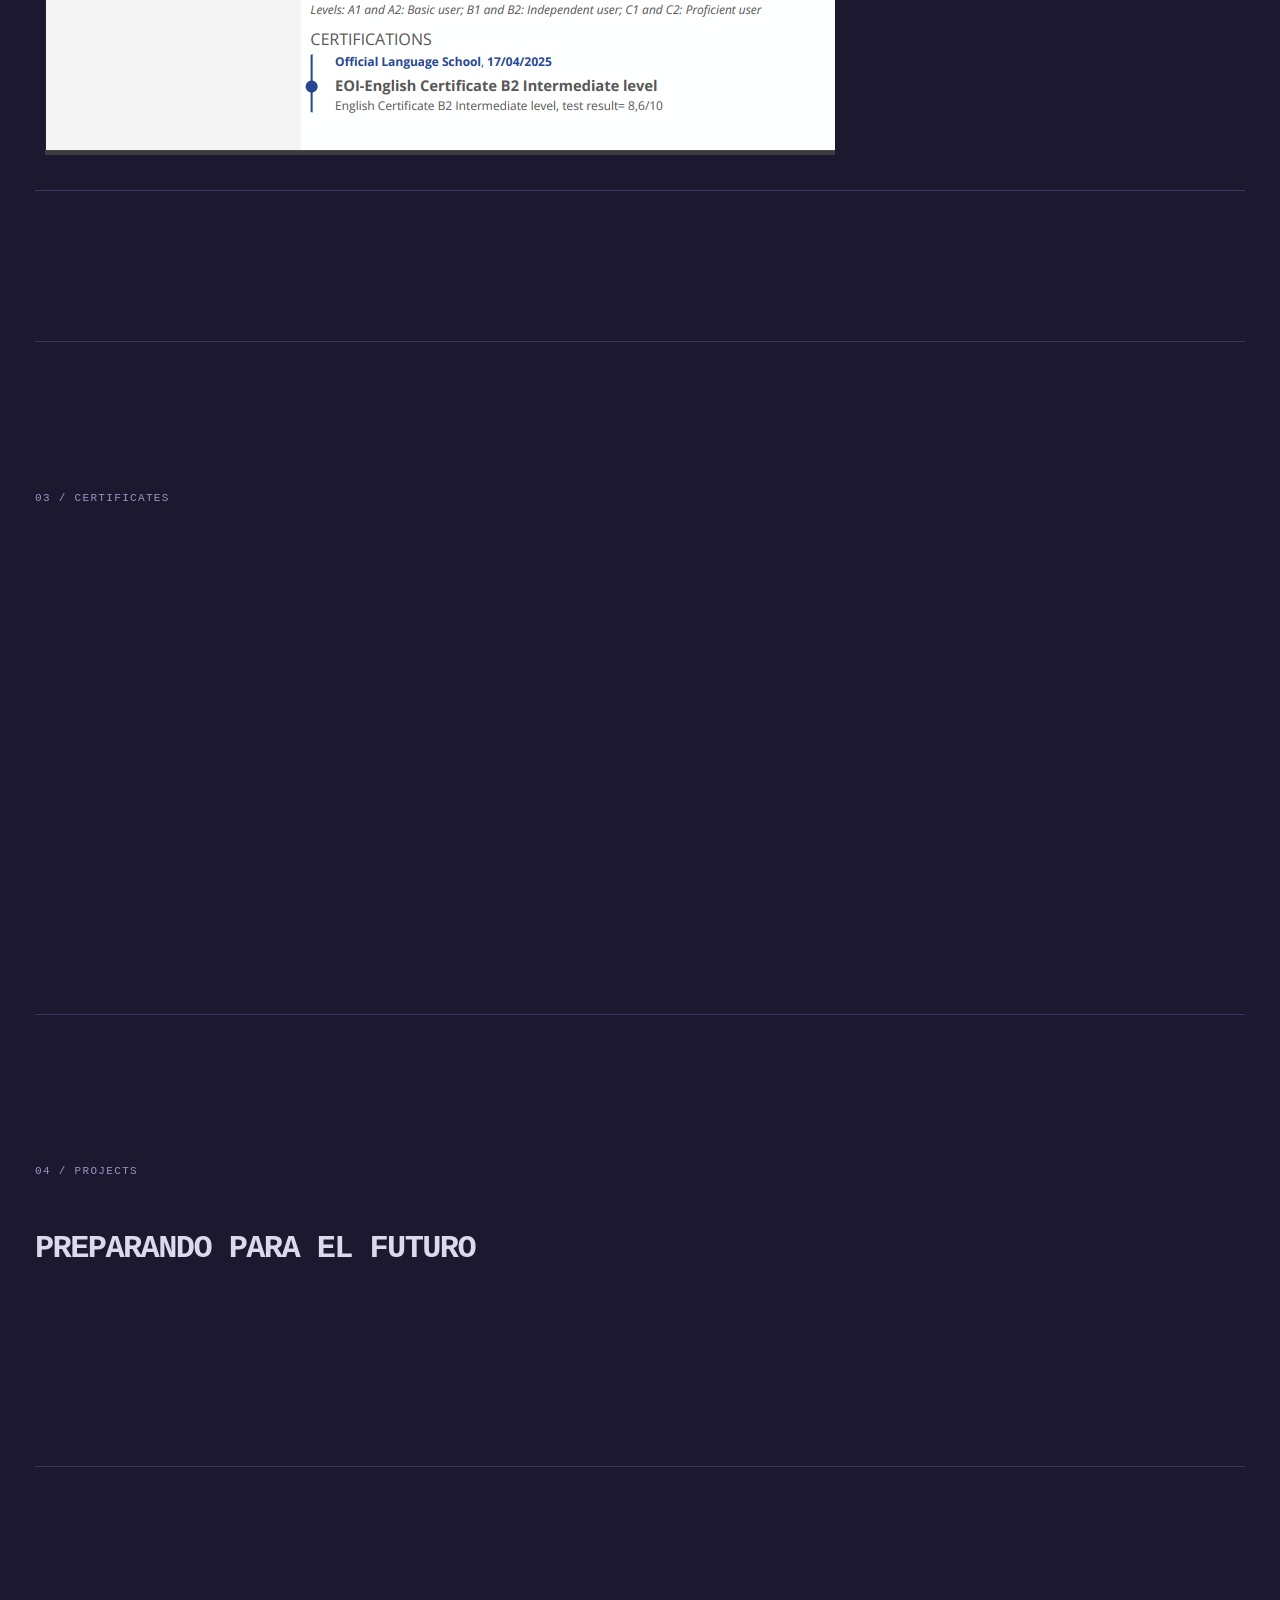
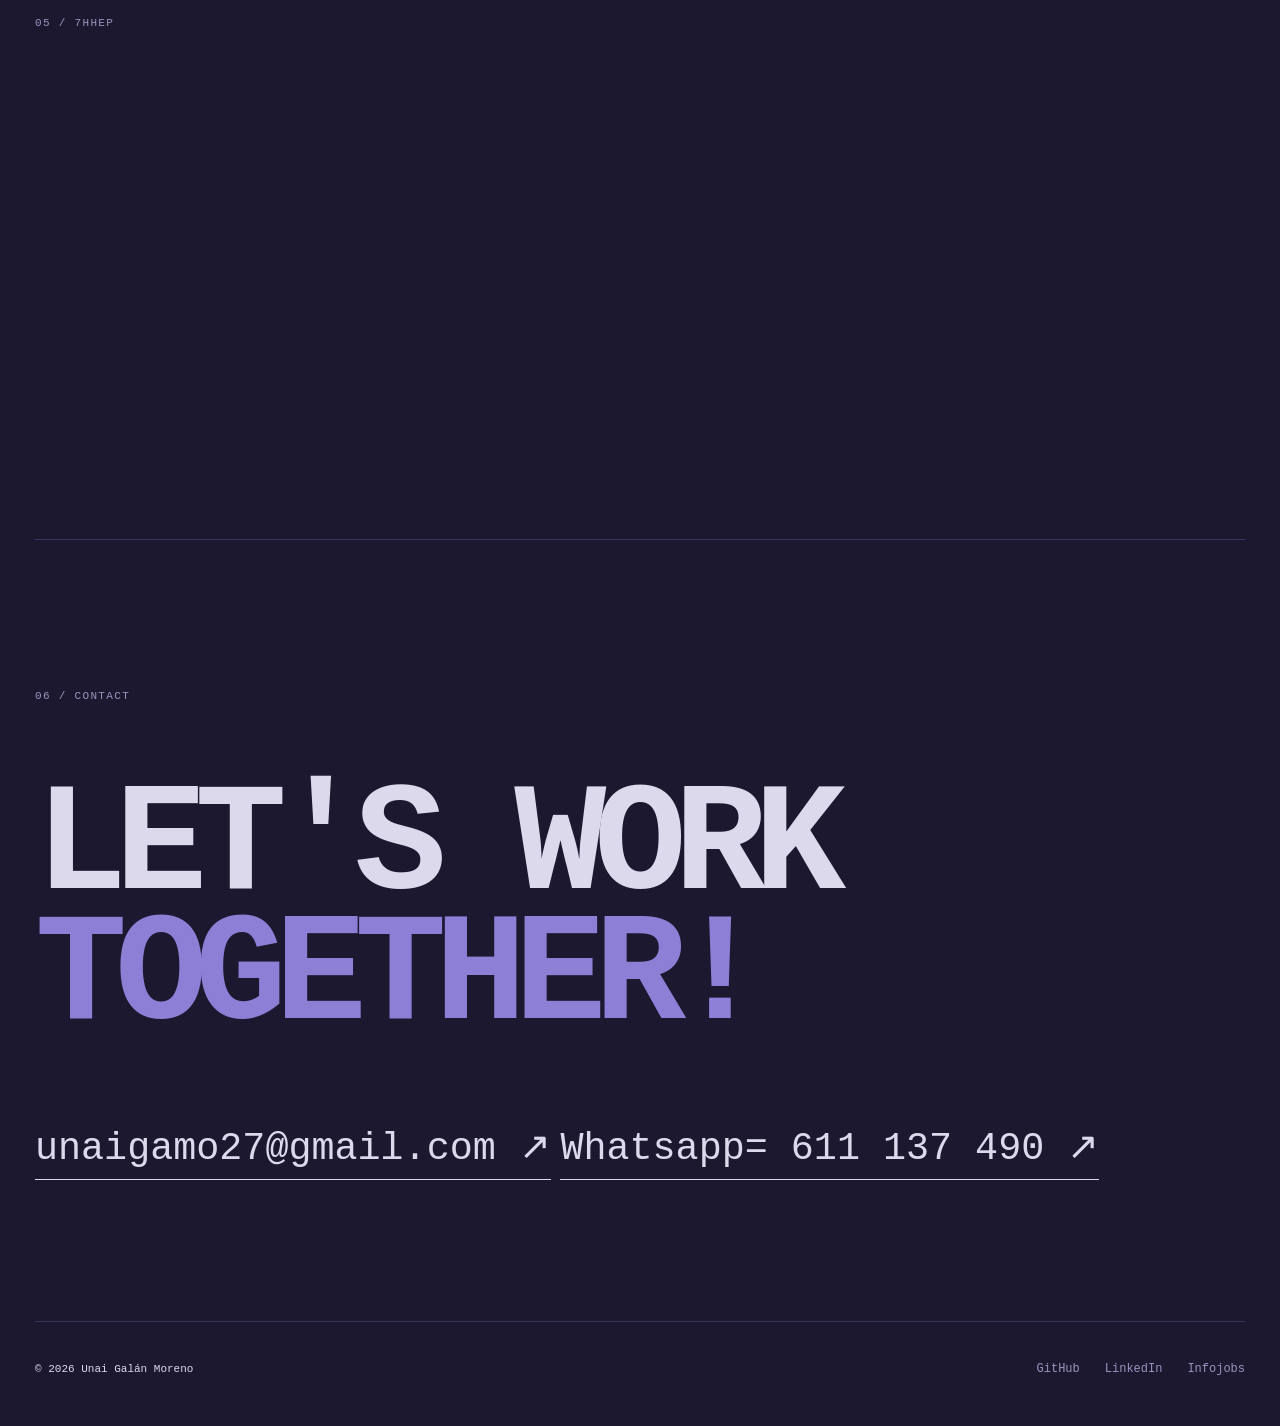
==== commit ba3fbe47: "Add files via upload" ====
--- a/portfolio/index.html
+++ b/portfolio/index.html
@@ -14,23 +14,25 @@
 <header class="header">
 <a class="logo magnetic" href="#home">YN<span>.</span></a>
 <nav>
-    <a href="#about">About</a>
+    <a href="#about">About me</a>
+    <a href="#resume">Resume</a>
+    <a href="#certificates">Certificates</a>
     <a href="#projects">Projects</a>
-    <a href="#skills">Skills</a>
-    <a href="#certificates">Certificates</a>
+    <a href="#7hhep">7HHEP</a>
     <a href="#contact">Contact</a>
 </nav>  
 <a class="status magnetic" href="#contact"><span></span> Available</a>
 </header>
 <main>
+<div id="about">
 <section id="home" class="hero">
 <img src="assets/images/unai.png" class="hero-photo" alt="Unai">
 <p class="eyebrow reveal">Microcomputer systems and networks technician</p>
 <h1 class="hero-title"><span class="line reveal"></span><span class="line reveal delay-1"> <em>GREETINGS.</em></span></h1>
 <div class="hero-bottom reveal delay-2"><p>Who I am and what I inspire to do and be</p><a class="scroll-link magnetic" href="#projects">          Scroll to explore ↓</a></div>
 </section>
-<section id="about" class="section about">
-    <div class="section-label">01 / CORE VALUES</div>
+<section class="section about">
+    <div class="section-label">01 / ABOUT ME</div>
 
     <div class="about-content">
 
@@ -72,19 +74,23 @@
 
     </div>
 </section>
-<section id="projects" class="section projects"><div class="section-label">02 / SELECTED WORK</div><div class="project-list">
-<article class="project magnetic-card reveal"><div class="project-number">01</div><div class="project-info"><h2>Project One</h2><p>Creative website · Frontend</p></div><div class="project-arrow">↗</div></article>
-<article class="project magnetic-card reveal"><div class="project-number">02</div><div class="project-info"><h2>Project Two</h2><p>Web application · JavaScript</p></div><div class="project-arrow">↗</div></article>
-<article class="project magnetic-card reveal"><div class="project-number">03</div><div class="project-info"><h2>Project Three</h2><p>Interactive experience · UI/UX</p></div><div class="project-arrow">↗</div></article>
-</div></section>
-<section id="skills" class="section skills"><div class="section-label">03 / SKILLS</div><div class="skills-grid">
-<span>HTML</span><span>Python</span><span>CSS</span><span>Blender</span><span>Git</span><span>Hardware knowledge</span><span>Responsive Design</span><span>Multilingual</span>
-</div></section>
+</div>
+</div>
+<section id="resume" class="section resume">
+<div class="section-label">02 / RESUME</div>
 
-<section id="certificates" class="section certificates">
-    <div class="section-label">04 / CURRICULUM VITAE</div>
+<div class="skills-title">TECHNICAL SKILLS</div>
+<div class="skills-grid">
+<span>HTML</span><span>CSS</span><span>Python</span><span>Blender</span><span>Git</span><span>Hardware knowledge</span><span>Responsive Design</span><span>Linux</span><span>Networks</span><span>Basic Cybersecurity</span>
+</div>
 
-    <div class="certificate-list">
+<div class="skills-title">PERSONAL SKILLS</div>
+<div class="skills-grid">
+<span>Teamwork</span><span>Creativity</span><span>Patience</span><span>Multitasking</span><span>Communication</span><span>Multilingual</span>
+</div>
+
+<div class="skills-title">CURRICULUM VITAE</div>
+<div class="certificate-list">
 
         <a class="certificate" href="assets/images/pdfs/curriculum-catalan-castellano.pdf" target="_blank" rel="noopener noreferrer">
     <div class="certificate-preview">
@@ -107,11 +113,23 @@
 </a>
 
     </div>
+
 </section>
 
-<section id="contact" class="section contact"><div class="section-label">04 / CONTACT</div><h2 class="contact-title reveal">LET'S WORK<br><em>TOGETHER!</em></h2><a class="email magnetic reveal" href="https://mail.google.com/mail/?view=cm&fs=1&to=unaigamo27@gmail.com">unaigamo27@gmail.com ↗</a>
+<section id="certificates" class="section">
+<div class="section-label">03 / CERTIFICATES</div>
+<div class="empty-space"></div>
+</section>
+
+<section id="projects" class="section projects"><div class="section-label">04 / PROJECTS</div><div class="project-list"><h2 class="big-text reveal">PREPARANDO PARA EL FUTURO</h2></div></section>
+<section id="7hhep" class="section">
+<div class="section-label">05 / 7HHEP</div>
+<div class="empty-space"></div>
+</section>
+
+<section id="contact" class="section contact"><div class="section-label">06 / CONTACT</div><h2 class="contact-title reveal">LET'S WORK<br><em>TOGETHER!</em></h2><a class="email magnetic reveal" href="https://mail.google.com/mail/?view=cm&fs=1&to=unaigamo27@gmail.com">unaigamo27@gmail.com ↗</a>
 <a class="email magnetic reveal" href="https://wa.me/34611137490" target="_blank">Whatsapp= 611 137 490 ↗</a>
 </main>
 <footer><span>© 2026 Unai Galán Moreno</span><div><a href="#" class="magnetic">GitHub</a><a href="#" class="magnetic">LinkedIn</a><a href="#" class="magnetic">Infojobs</a></div></footer>
 <script src="js/cursor.js"></script><script src="js/animations.js"></script><script src="js/projects.js"></script><script src="js/main.js"></script>
-</body></html>
+</body></html>
--- a/portfolio/css/style.css
+++ b/portfolio/css/style.css
@@ -1,8 +1,8 @@
-:root{--bg:#0a0a0a;--text:#f2f2f0;--muted:#8a8a86;--line:#292929;--accent:#ff4d36;--max:1400px}
+:root{--bg:#1c1830;--text:#ddd9ec;--muted:#9a93c0;--line:#3a3360;--accent:#8e7fd6;--max:1400px}
 *{box-sizing:border-box;margin:0;padding:0}html{scroll-behavior:smooth}body{background:var(--bg);color:var(--text);font-family:"Courier New",monospace;overflow-x:hidden;cursor:none}a{color:inherit;text-decoration:none}
 .noise{position:fixed;inset:0;pointer-events:none;z-index:20;opacity:.035;background-image:url("data:image/svg+xml,%3Csvg viewBox='0 0 180 180' xmlns='http://www.w3.org/2000/svg'%3E%3Cfilter id='n'%3E%3CfeTurbulence type='fractalNoise' baseFrequency='.8' numOctaves='3' stitchTiles='stitch'/%3E%3C/filter%3E%3Crect width='100%25' height='100%25' filter='url(%23n)' opacity='.5'/%3E%3C/svg%3E")}
-.cursor,.cursor-dot{position:fixed;pointer-events:none;z-index:100;border-radius:50%;transform:translate(-50%,-50%)}.cursor{width:34px;height:34px;border:1px solid #fff;transition:width .25s,height .25s,background .25s}.cursor-dot{width:5px;height:5px;background:#fff}body.hovering .cursor{width:70px;height:70px;background:rgba(255,255,255,.08)}
-.header,footer{width:min(var(--max),calc(100% - 70px));margin:auto;display:flex;align-items:center;justify-content:space-between}.header{height:90px}.logo{font-size:22px;font-weight:700}.logo span,em{color:var(--accent);font-style:normal}nav{display:flex;gap:32px}nav a,.status,footer a{color:var(--muted);font-size:12px;transition:color .2s}nav a:hover,footer a:hover{color:var(--text)}.status span{display:inline-block;width:7px;height:7px;border-radius:50%;background:#5cff78;margin-right:8px;box-shadow:0 0 10px #5cff78}
+.cursor,.cursor-dot{position:fixed;pointer-events:none;z-index:100;border-radius:50%;transform:translate(-50%,-50%)}.cursor{width:34px;height:34px;border:1px solid #ddd9ec;transition:width .25s,height .25s,background .25s}.cursor-dot{width:5px;height:5px;background:#ddd9ec}body.hovering .cursor{width:70px;height:70px;background:rgba(142,127,214,.15)}
+.header,footer{width:min(var(--max),calc(100% - 70px));margin:auto;display:flex;align-items:center;justify-content:space-between}.header{height:90px}.logo{font-size:22px;font-weight:700}.logo span,em{color:var(--accent);font-style:normal}nav{display:flex;gap:32px}nav a,.status,footer a{color:var(--muted);font-size:12px;transition:color .2s}nav a:hover,footer a:hover{color:var(--text)}.status span{display:inline-block;width:7px;height:7px;border-radius:50%;background:#ddd9ec;margin-right:8px;box-shadow:0 0 10px #ddd9ec}
 .hero{min-height:calc(100vh - 90px);width:min(var(--max),calc(100% - 70px));margin:auto;display:flex;flex-direction:column;justify-content:center;padding:80px 0}.eyebrow,.section-label{color:var(--muted);font-size:11px;letter-spacing:.12em}.hero-title{font-size:clamp(55px,9vw,150px);line-height:.9;letter-spacing:-.07em;margin:35px 0 70px}.hero-title .line{display:block}.hero-bottom{display:flex;justify-content:space-between;align-items:end}.hero-bottom p{max-width:430px;color:var(--muted);font-size:13px;line-height:1.7}.scroll-link{font-size:11px;color:var(--muted)}
 .section{width:min(var(--max),calc(100% - 70px));margin:auto;padding:150px 0;border-top:1px solid var(--line)}.about-content{max-width:950px;margin-left:auto}.big-text{font-size:clamp(30px,5vw,72px);line-height:1.05;letter-spacing:-.05em;margin:50px 0}.muted{max-width:500px;color:var(--muted);line-height:1.8;font-size:14px}
 .project-list{margin-top:55px}.project{display:grid;grid-template-columns:80px 1fr 50px;align-items:center;padding:35px 0;border-bottom:1px solid var(--line);transition:padding .4s,color .3s}.project:hover{padding-left:25px;padding-right:25px;color:var(--accent)}.project-number{color:var(--muted);font-size:11px}.project h2{font-size:clamp(28px,4vw,60px);font-weight:400;letter-spacing:-.05em}.project p{color:var(--muted);font-size:11px;margin-top:8px}.project-arrow{font-size:30px;text-align:right}
@@ -40,7 +40,7 @@
     grid-template-columns: 1fr 1fr;
     gap: 60px;
     align-items: center;
-    border-top: 1px solid rgba(255,255,255,0.15);
+    border-top: 1px solid rgba(142,127,214,0.3);
     padding-top: 30px;
 }
 
@@ -54,21 +54,21 @@
 
 .belief-text span {
     font-size: 12px;
-    color: #888;
+    color: #9a93c0;
 }
 
 .belief-text h3 {
     font-size: clamp(45px, 7vw, 100px);
     margin: 15px 0;
     line-height: 0.9;
-    color: #ff4b3e;
+    color: #8e7fd6;
 }
 
 .belief-text p {
     max-width: 450px;
     font-size: 16px;
     line-height: 1.6;
-    color: #999;
+    color: #9a93c0;
 }
 
 .belief img {
@@ -98,7 +98,7 @@
     align-items: center;
     gap: 30px;
     padding: 30px 10px;
-    border-bottom: 1px solid rgba(255, 255, 255, 0.15);
+    border-bottom: 1px solid rgba(142, 127, 214, 0.3);
     color: inherit;
     text-decoration: none;
     transition: opacity 0.3s ease, padding 0.3s ease;
@@ -161,3 +161,25 @@
         font-size: 22px;
     }
 }
+
+/* SKILLS DENTRO DE RESUME */
+.skills-title {
+    font-size: 12px;
+    letter-spacing: 0.12em;
+    color: var(--muted);
+    margin-top: 80px;
+}
+.section-label + .skills-title {
+    margin-top: 50px;
+}
+.skills-title + .skills-grid {
+    margin-top: 25px;
+}
+.skills-title + .certificate-list {
+    margin-top: 25px;
+}
+
+/* SECCIONES VACÍAS (para trabajar otro día) */
+.empty-space {
+    min-height: 40vh;
+}
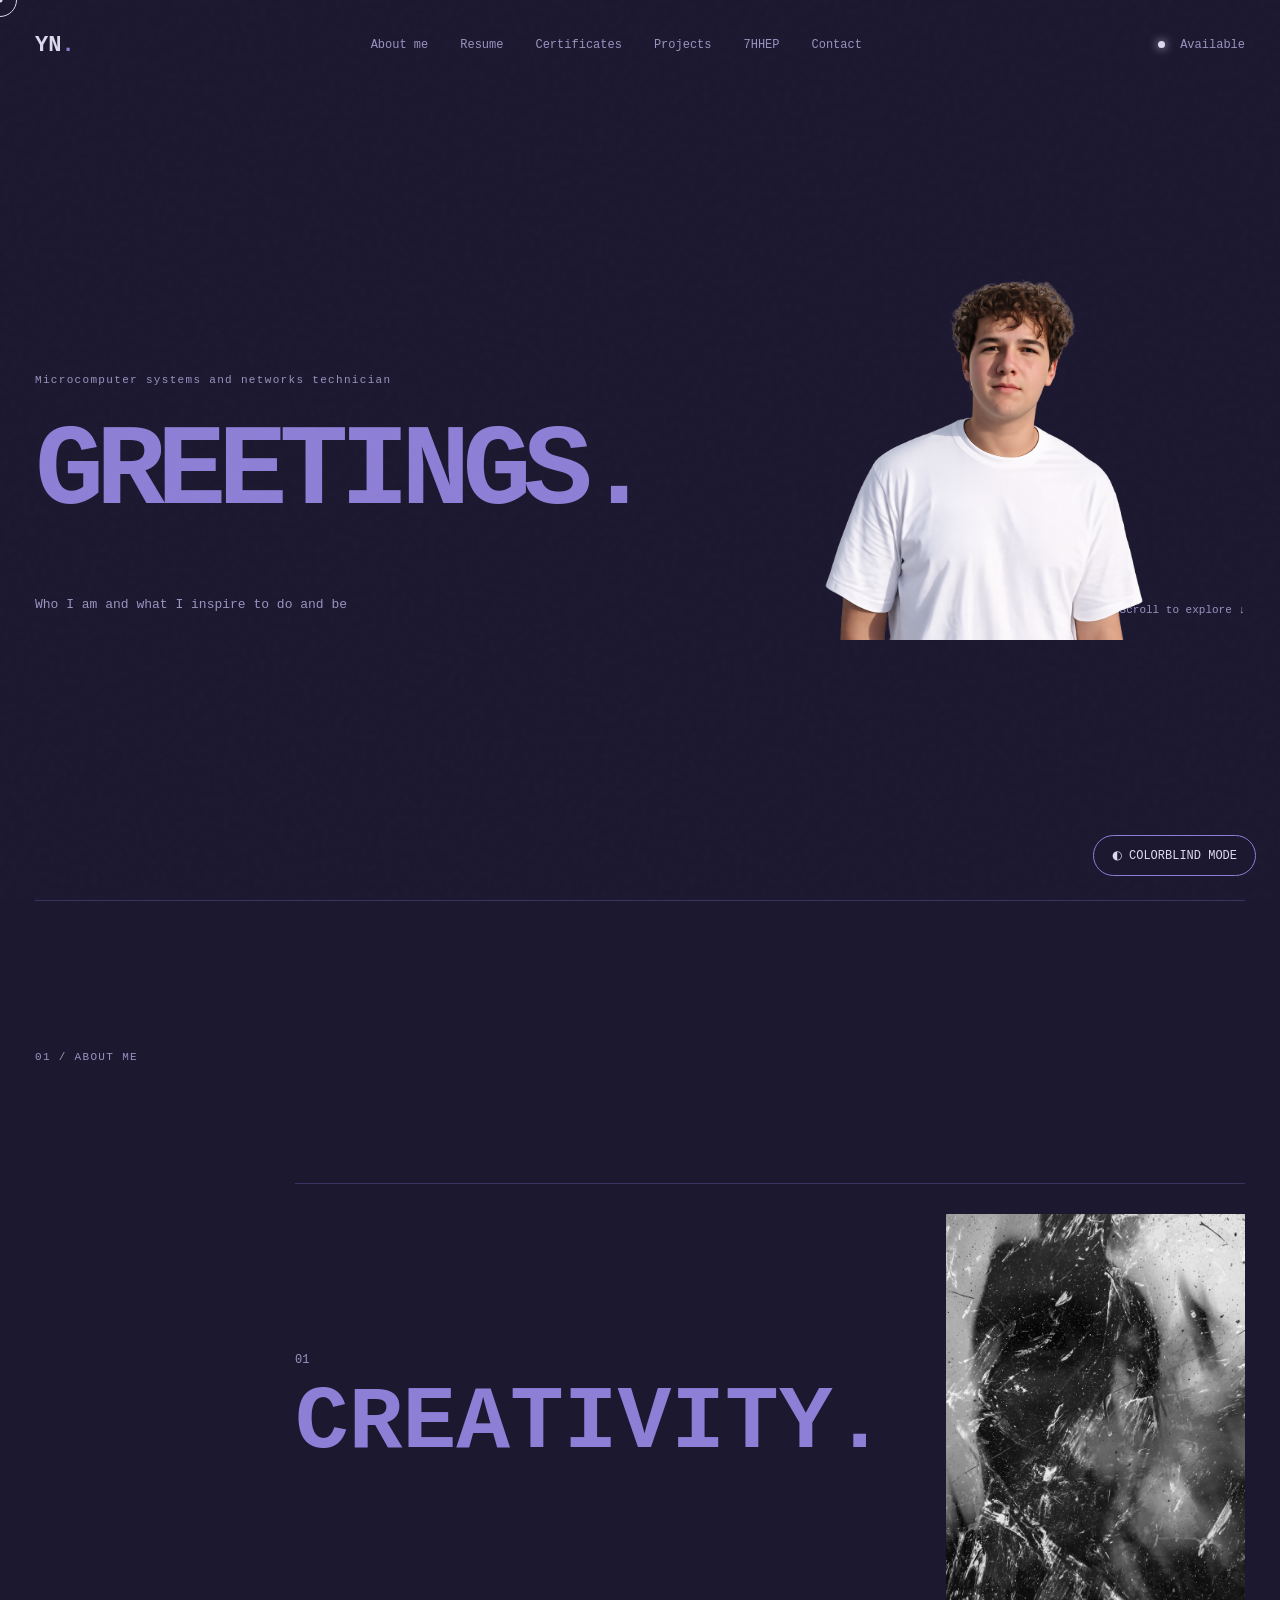
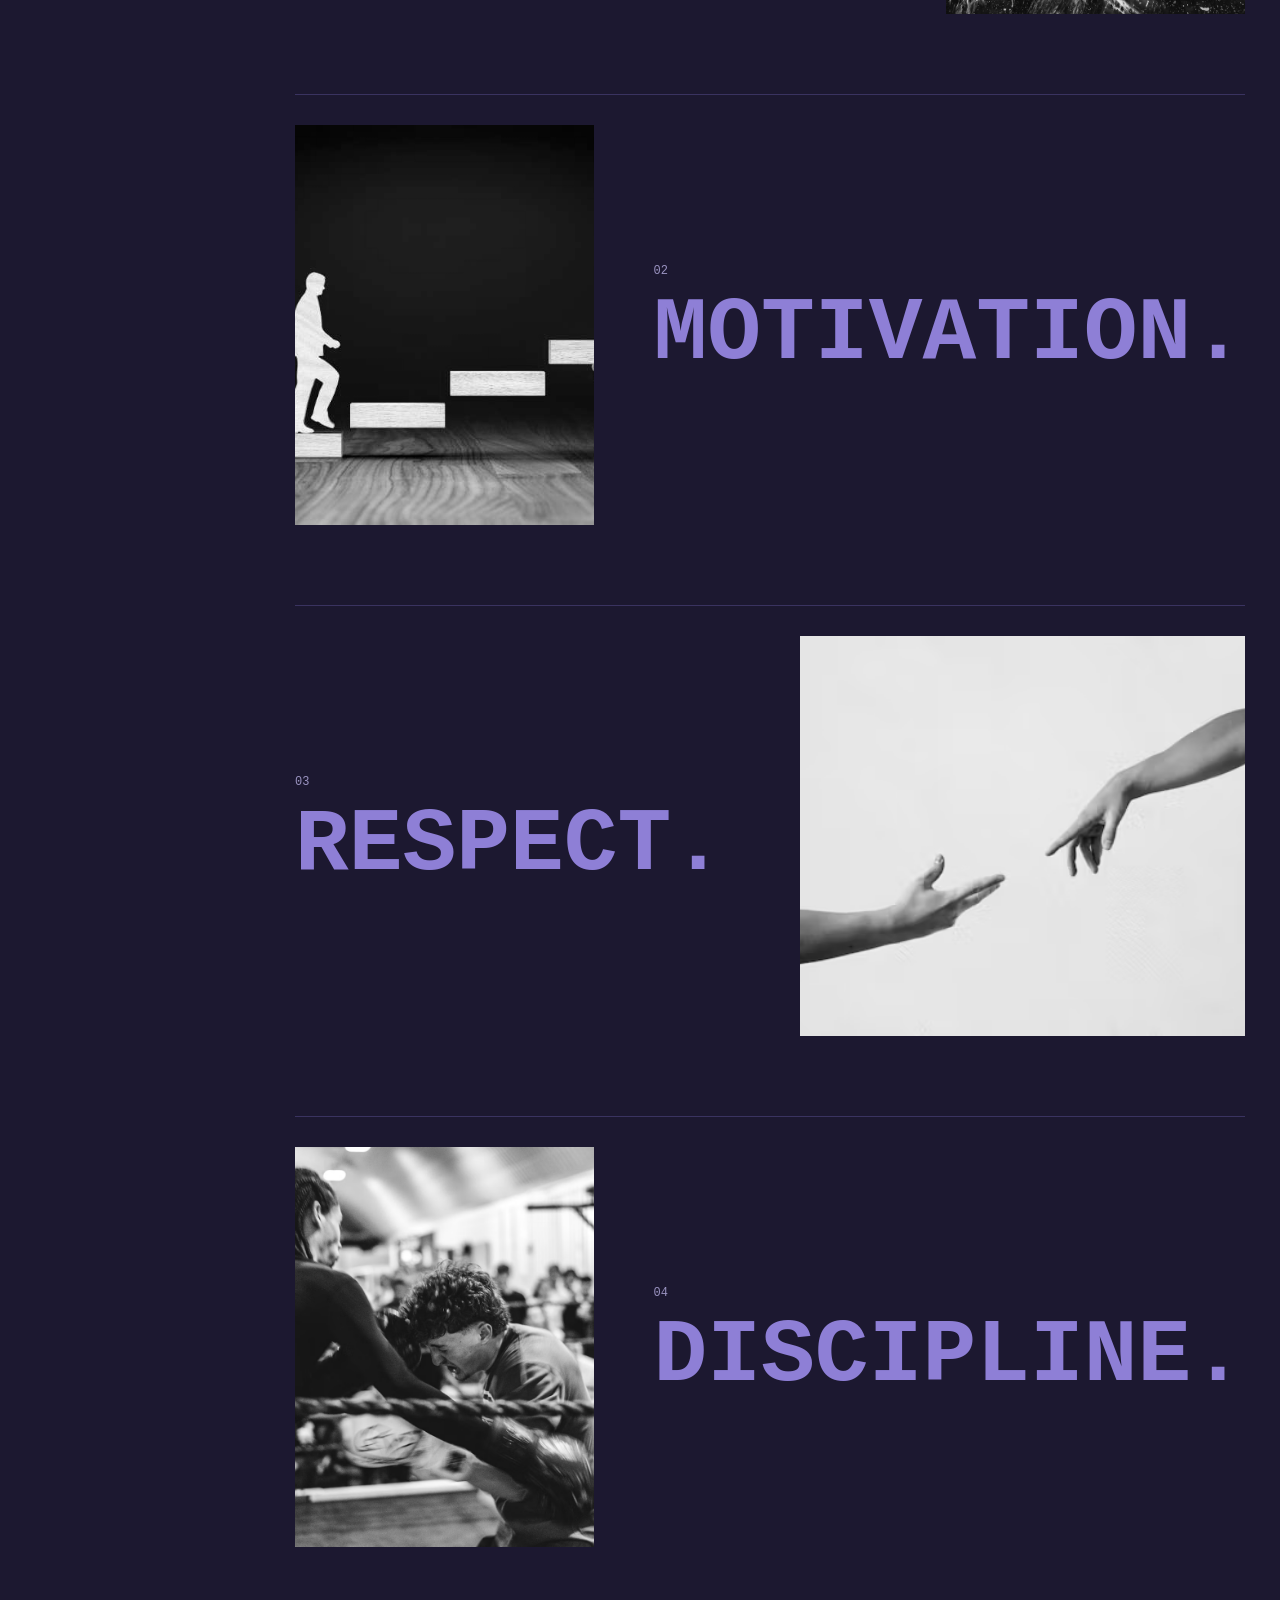
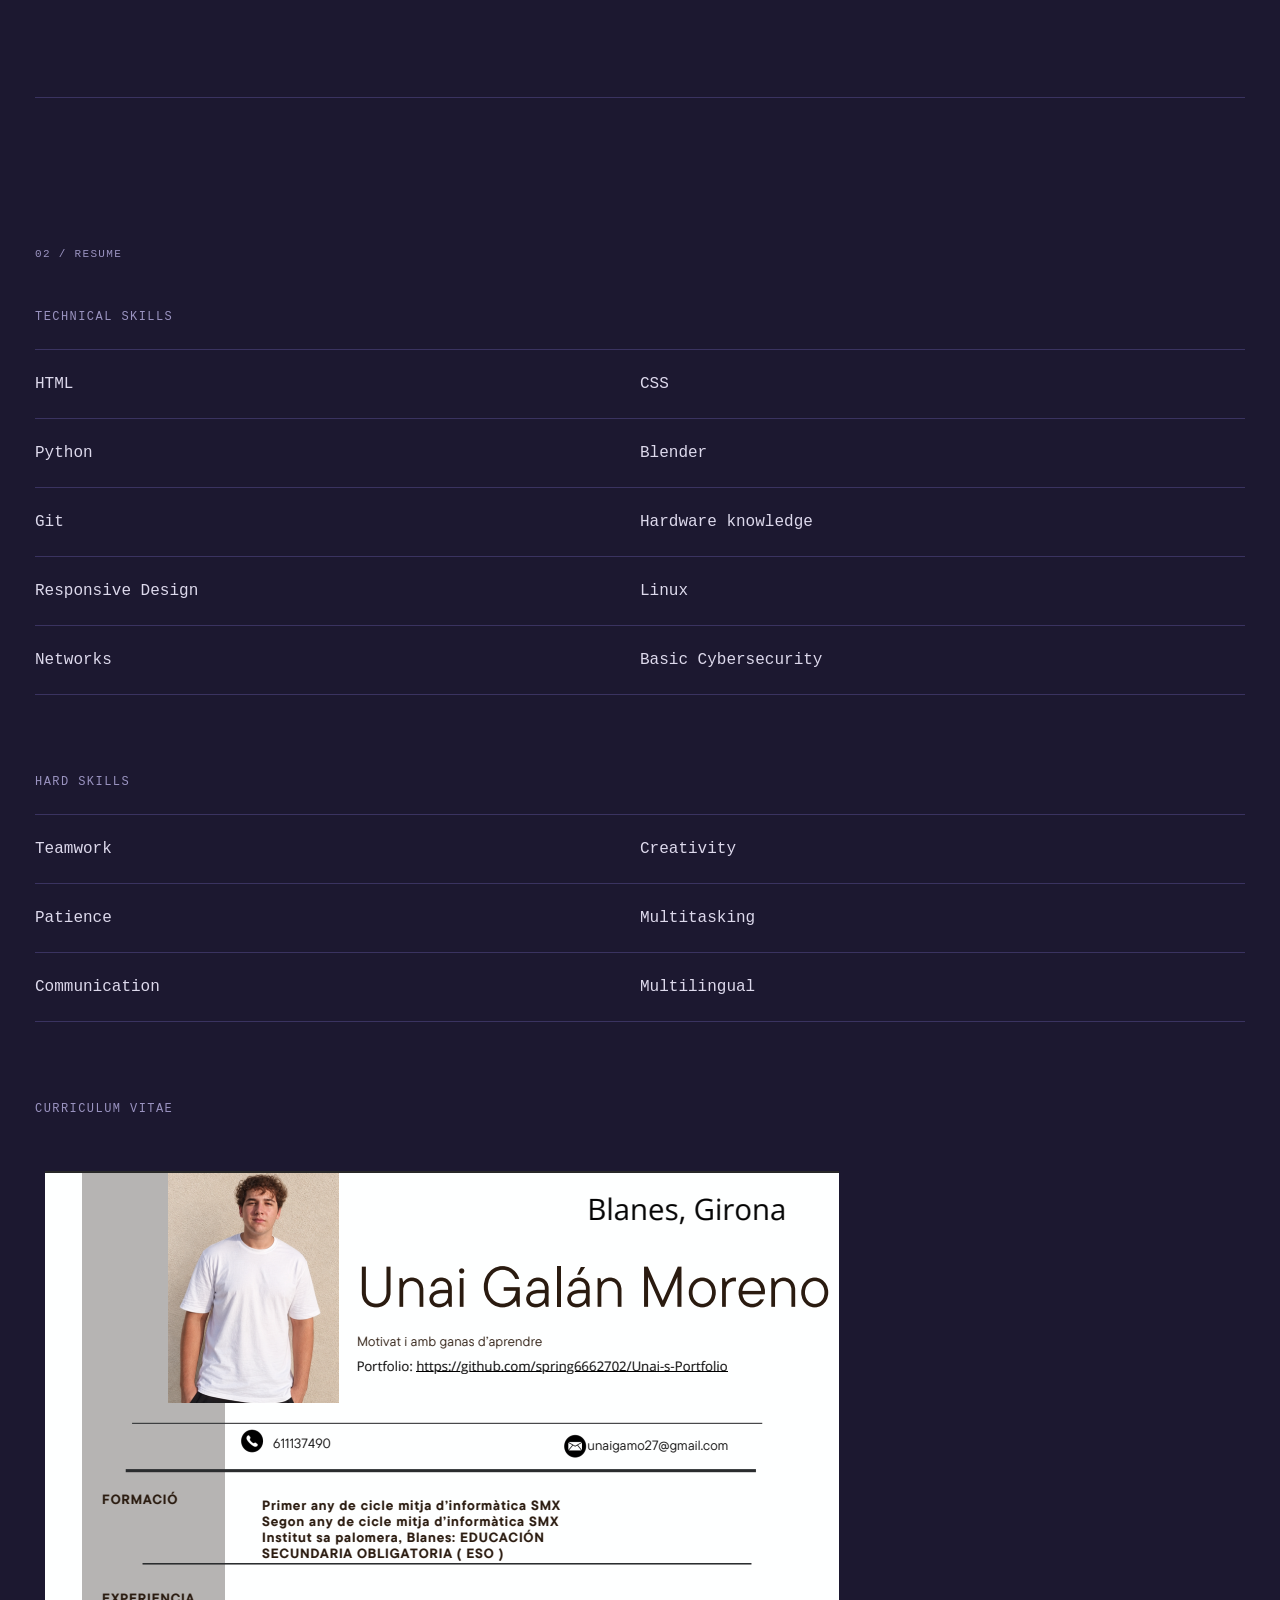
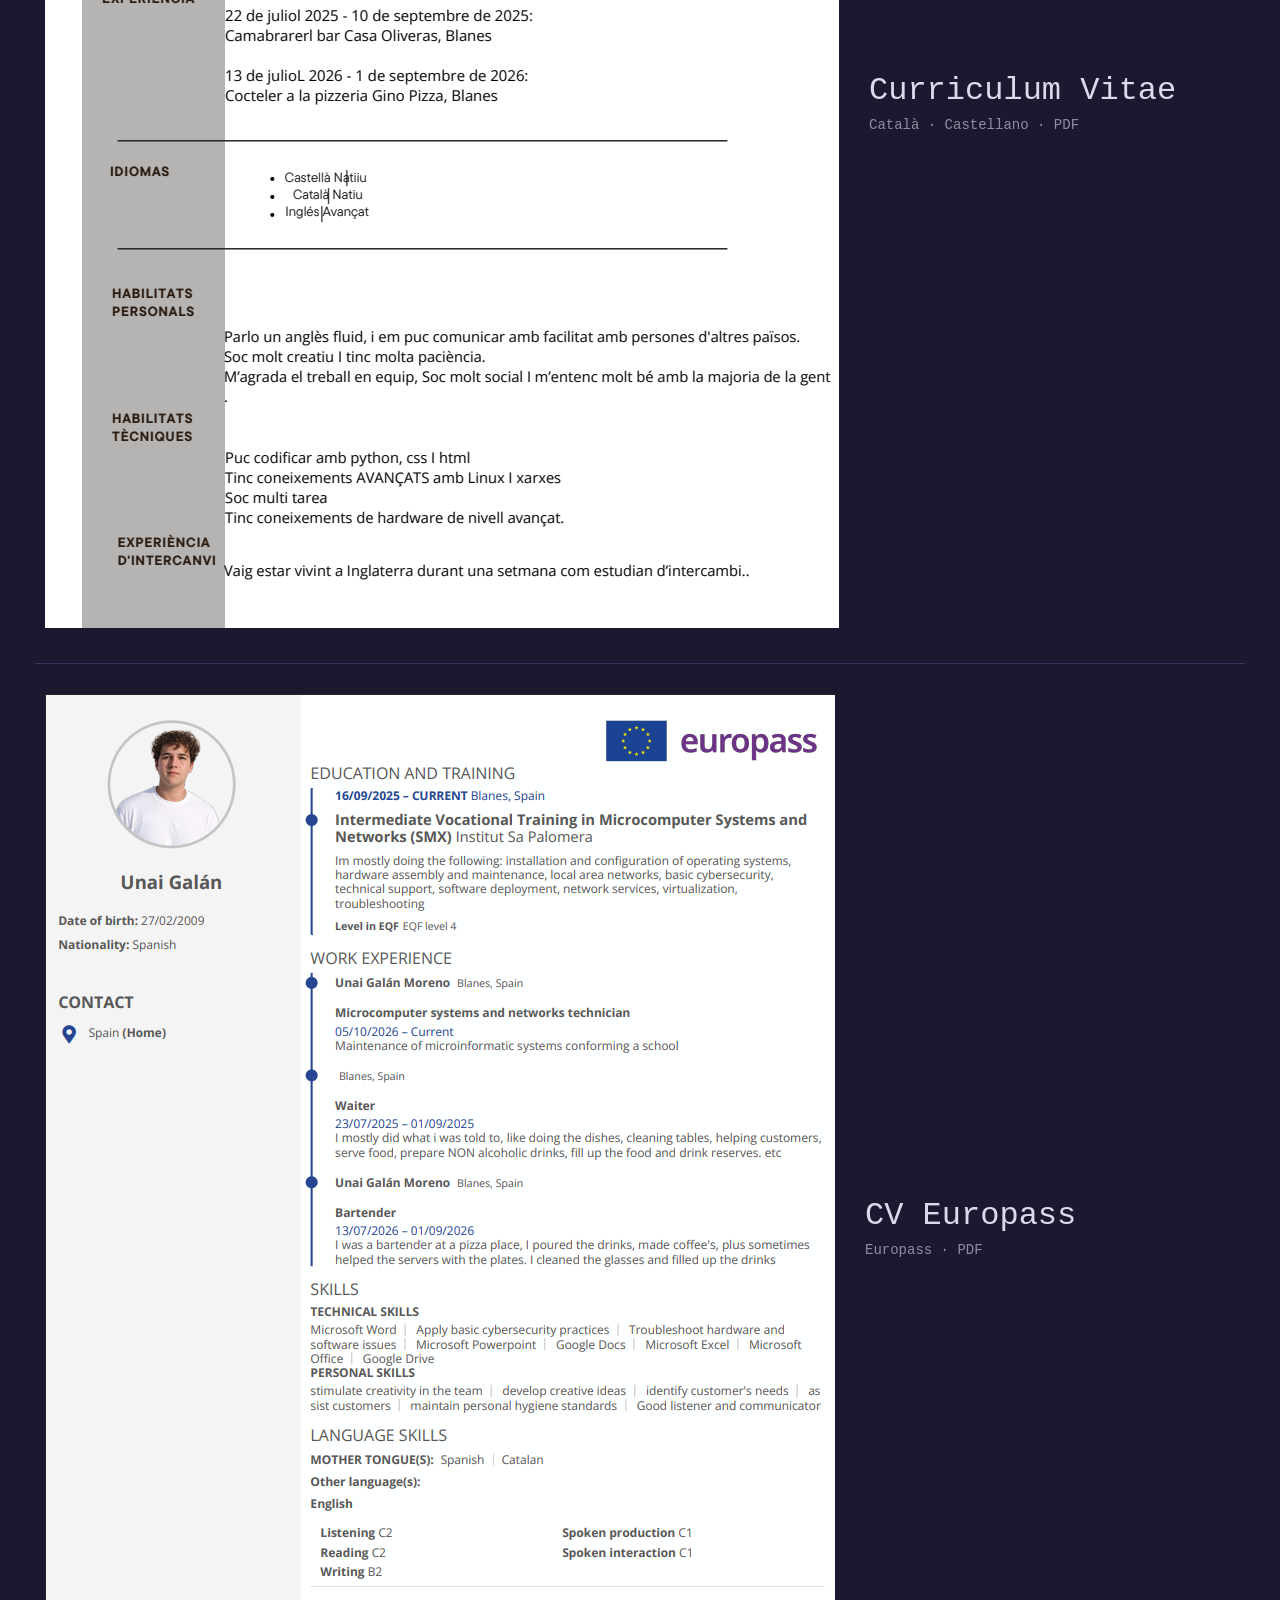
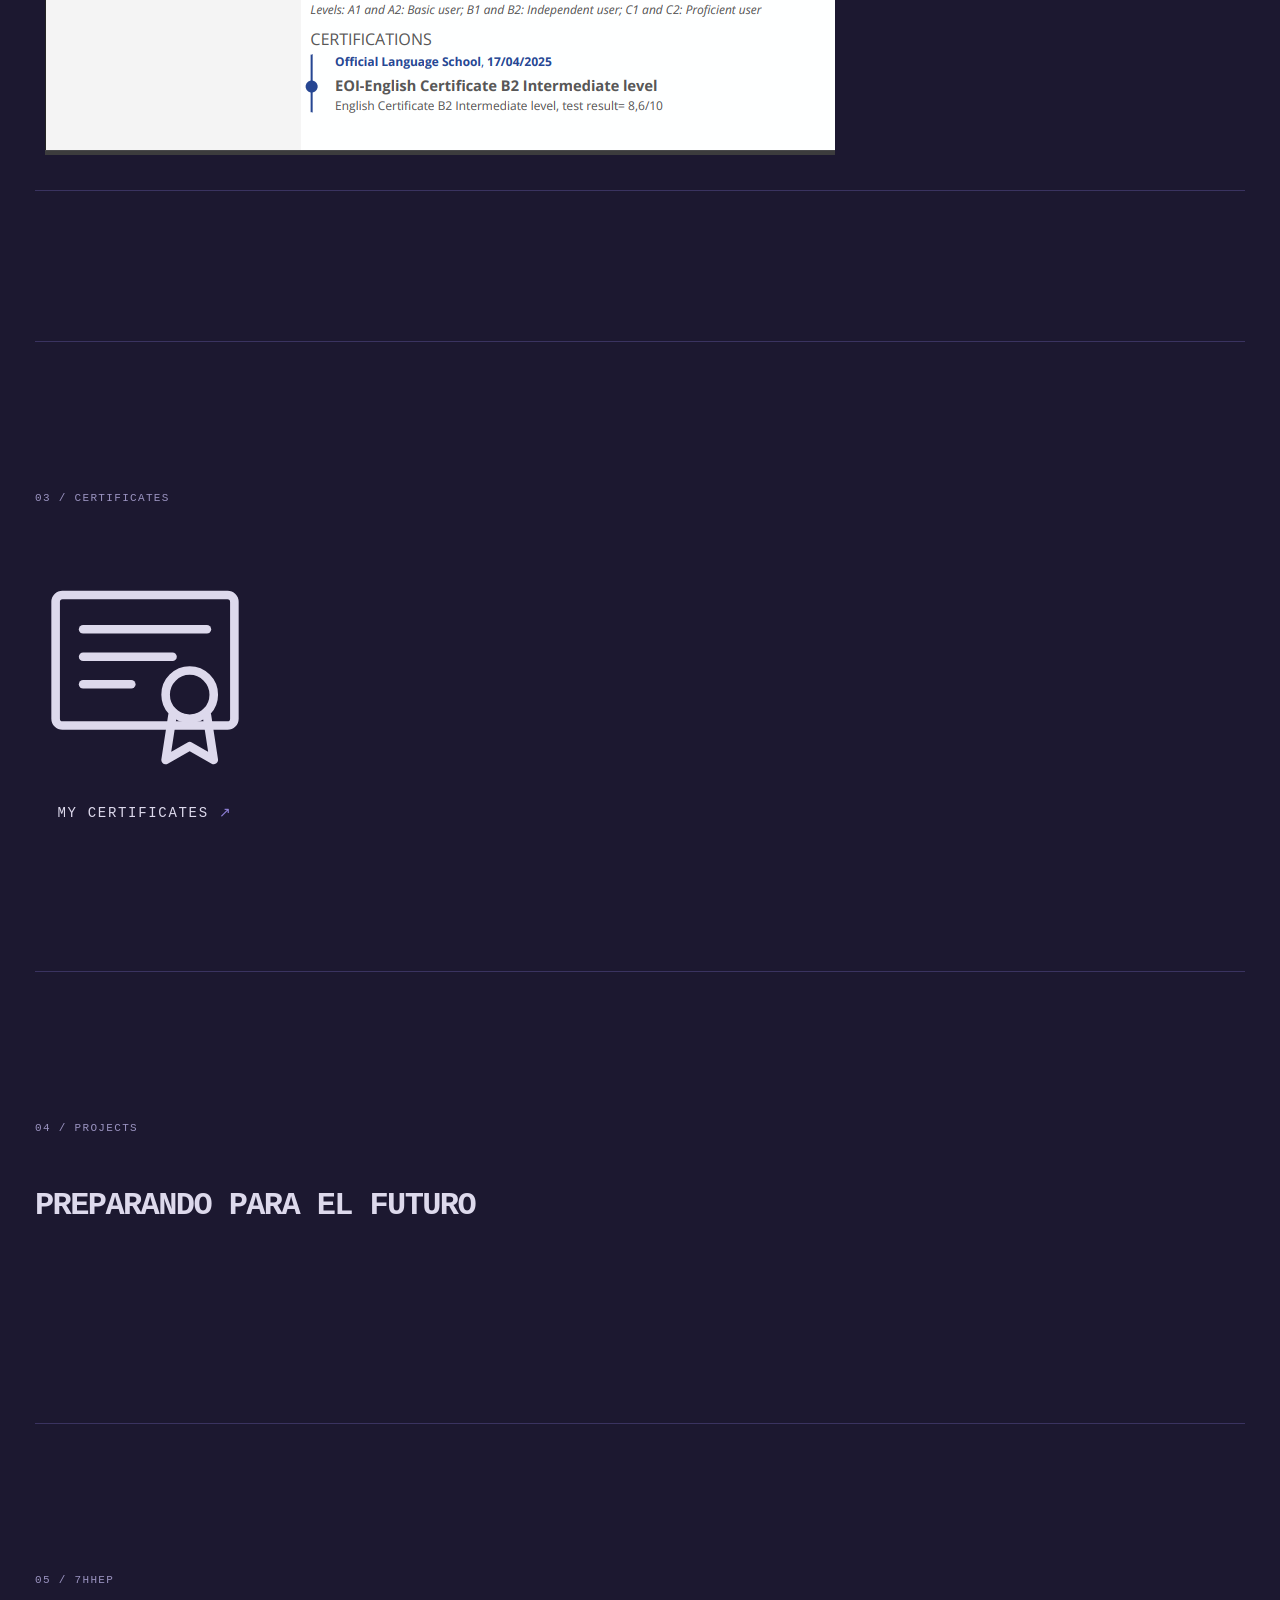
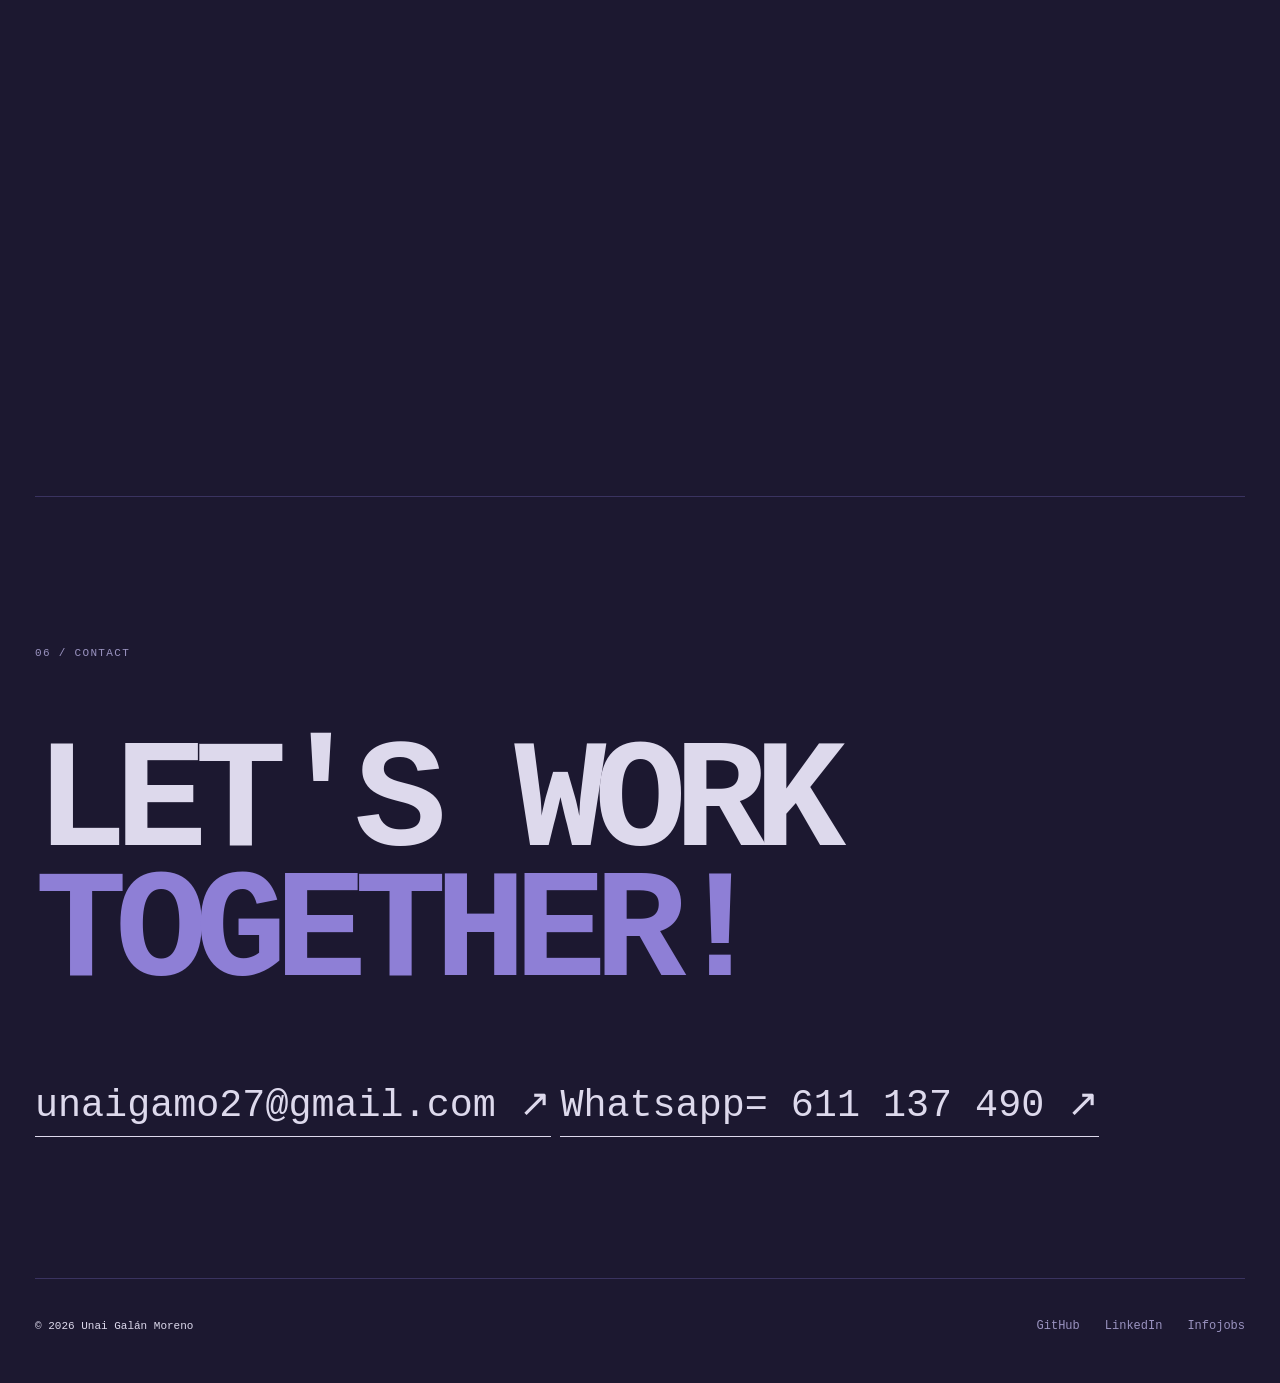
==== commit e82c2af9: "Add files via upload" ====
--- a/portfolio/index.html
+++ b/portfolio/index.html
@@ -84,7 +84,7 @@
 <span>HTML</span><span>CSS</span><span>Python</span><span>Blender</span><span>Git</span><span>Hardware knowledge</span><span>Responsive Design</span><span>Linux</span><span>Networks</span><span>Basic Cybersecurity</span>
 </div>
 
-<div class="skills-title">PERSONAL SKILLS</div>
+<div class="skills-title">HARD SKILLS</div>
 <div class="skills-grid">
 <span>Teamwork</span><span>Creativity</span><span>Patience</span><span>Multitasking</span><span>Communication</span><span>Multilingual</span>
 </div>
@@ -118,7 +118,17 @@
 
 <section id="certificates" class="section">
 <div class="section-label">03 / CERTIFICATES</div>
-<div class="empty-space"></div>
+<a class="certificate-link magnetic" href="https://drive.google.com/drive/folders/19whIKZ8JCTd7WmO7t68RBj1-96DJ7PrC?usp=sharing" target="_blank" rel="noopener noreferrer" aria-label="Open my certificates folder on Google Drive">
+    <svg class="certificate-icon" viewBox="0 0 64 64" fill="none" stroke="currentColor" stroke-width="2.5" stroke-linecap="round" stroke-linejoin="round" aria-hidden="true">
+        <rect x="6" y="9" width="52" height="38" rx="2"/>
+        <line x1="14" y1="19" x2="50" y2="19"/>
+        <line x1="14" y1="27" x2="40" y2="27"/>
+        <line x1="14" y1="35" x2="28" y2="35"/>
+        <circle cx="45" cy="38" r="7"/>
+        <polyline points="40,44 38,57 45,53 52,57 50,44"/>
+    </svg>
+    <span class="certificate-link-text">My certificates <em>↗</em></span>
+</a>
 </section>
 
 <section id="projects" class="section projects"><div class="section-label">04 / PROJECTS</div><div class="project-list"><h2 class="big-text reveal">PREPARANDO PARA EL FUTURO</h2></div></section>
@@ -131,5 +141,5 @@
 <a class="email magnetic reveal" href="https://wa.me/34611137490" target="_blank">Whatsapp= 611 137 490 ↗</a>
 </main>
 <footer><span>© 2026 Unai Galán Moreno</span><div><a href="#" class="magnetic">GitHub</a><a href="#" class="magnetic">LinkedIn</a><a href="#" class="magnetic">Infojobs</a></div></footer>
-<script src="js/cursor.js"></script><script src="js/animations.js"></script><script src="js/projects.js"></script><script src="js/main.js"></script>
+<script src="js/cursor.js"></script><script src="js/animations.js"></script><script src="js/projects.js"></script><script src="js/main.js"></script><script src="js/colorblind.js"></script>
 </body></html>
--- a/portfolio/css/style.css
+++ b/portfolio/css/style.css
@@ -1,8 +1,8 @@
 :root{--bg:#1c1830;--text:#ddd9ec;--muted:#9a93c0;--line:#3a3360;--accent:#8e7fd6;--max:1400px}
 *{box-sizing:border-box;margin:0;padding:0}html{scroll-behavior:smooth}body{background:var(--bg);color:var(--text);font-family:"Courier New",monospace;overflow-x:hidden;cursor:none}a{color:inherit;text-decoration:none}
 .noise{position:fixed;inset:0;pointer-events:none;z-index:20;opacity:.035;background-image:url("data:image/svg+xml,%3Csvg viewBox='0 0 180 180' xmlns='http://www.w3.org/2000/svg'%3E%3Cfilter id='n'%3E%3CfeTurbulence type='fractalNoise' baseFrequency='.8' numOctaves='3' stitchTiles='stitch'/%3E%3C/filter%3E%3Crect width='100%25' height='100%25' filter='url(%23n)' opacity='.5'/%3E%3C/svg%3E")}
-.cursor,.cursor-dot{position:fixed;pointer-events:none;z-index:100;border-radius:50%;transform:translate(-50%,-50%)}.cursor{width:34px;height:34px;border:1px solid #ddd9ec;transition:width .25s,height .25s,background .25s}.cursor-dot{width:5px;height:5px;background:#ddd9ec}body.hovering .cursor{width:70px;height:70px;background:rgba(142,127,214,.15)}
-.header,footer{width:min(var(--max),calc(100% - 70px));margin:auto;display:flex;align-items:center;justify-content:space-between}.header{height:90px}.logo{font-size:22px;font-weight:700}.logo span,em{color:var(--accent);font-style:normal}nav{display:flex;gap:32px}nav a,.status,footer a{color:var(--muted);font-size:12px;transition:color .2s}nav a:hover,footer a:hover{color:var(--text)}.status span{display:inline-block;width:7px;height:7px;border-radius:50%;background:#ddd9ec;margin-right:8px;box-shadow:0 0 10px #ddd9ec}
+.cursor,.cursor-dot{position:fixed;pointer-events:none;z-index:100;border-radius:50%;transform:translate(-50%,-50%)}.cursor{width:34px;height:34px;border:1px solid var(--text);transition:width .25s,height .25s,background .25s}.cursor-dot{width:5px;height:5px;background:var(--text)}body.hovering .cursor{width:70px;height:70px;background:color-mix(in srgb,var(--accent) 15%,transparent)}
+.header,footer{width:min(var(--max),calc(100% - 70px));margin:auto;display:flex;align-items:center;justify-content:space-between}.header{height:90px}.logo{font-size:22px;font-weight:700}.logo span,em{color:var(--accent);font-style:normal}nav{display:flex;gap:32px}nav a,.status,footer a{color:var(--muted);font-size:12px;transition:color .2s}nav a:hover,footer a:hover{color:var(--text)}.status span{display:inline-block;width:7px;height:7px;border-radius:50%;background:var(--text);margin-right:8px;box-shadow:0 0 10px var(--text)}
 .hero{min-height:calc(100vh - 90px);width:min(var(--max),calc(100% - 70px));margin:auto;display:flex;flex-direction:column;justify-content:center;padding:80px 0}.eyebrow,.section-label{color:var(--muted);font-size:11px;letter-spacing:.12em}.hero-title{font-size:clamp(55px,9vw,150px);line-height:.9;letter-spacing:-.07em;margin:35px 0 70px}.hero-title .line{display:block}.hero-bottom{display:flex;justify-content:space-between;align-items:end}.hero-bottom p{max-width:430px;color:var(--muted);font-size:13px;line-height:1.7}.scroll-link{font-size:11px;color:var(--muted)}
 .section{width:min(var(--max),calc(100% - 70px));margin:auto;padding:150px 0;border-top:1px solid var(--line)}.about-content{max-width:950px;margin-left:auto}.big-text{font-size:clamp(30px,5vw,72px);line-height:1.05;letter-spacing:-.05em;margin:50px 0}.muted{max-width:500px;color:var(--muted);line-height:1.8;font-size:14px}
 .project-list{margin-top:55px}.project{display:grid;grid-template-columns:80px 1fr 50px;align-items:center;padding:35px 0;border-bottom:1px solid var(--line);transition:padding .4s,color .3s}.project:hover{padding-left:25px;padding-right:25px;color:var(--accent)}.project-number{color:var(--muted);font-size:11px}.project h2{font-size:clamp(28px,4vw,60px);font-weight:400;letter-spacing:-.05em}.project p{color:var(--muted);font-size:11px;margin-top:8px}.project-arrow{font-size:30px;text-align:right}
@@ -40,7 +40,7 @@
     grid-template-columns: 1fr 1fr;
     gap: 60px;
     align-items: center;
-    border-top: 1px solid rgba(142,127,214,0.3);
+    border-top: 1px solid var(--line);
     padding-top: 30px;
 }
 
@@ -54,21 +54,21 @@
 
 .belief-text span {
     font-size: 12px;
-    color: #9a93c0;
+    color: var(--muted);
 }
 
 .belief-text h3 {
     font-size: clamp(45px, 7vw, 100px);
     margin: 15px 0;
     line-height: 0.9;
-    color: #8e7fd6;
+    color: var(--accent);
 }
 
 .belief-text p {
     max-width: 450px;
     font-size: 16px;
     line-height: 1.6;
-    color: #9a93c0;
+    color: var(--muted);
 }
 
 .belief img {
@@ -98,7 +98,7 @@
     align-items: center;
     gap: 30px;
     padding: 30px 10px;
-    border-bottom: 1px solid rgba(142, 127, 214, 0.3);
+    border-bottom: 1px solid var(--line);
     color: inherit;
     text-decoration: none;
     transition: opacity 0.3s ease, padding 0.3s ease;
@@ -182,4 +182,100 @@
 /* SECCIONES VACÍAS (para trabajar otro día) */
 .empty-space {
     min-height: 40vh;
+}
+
+/* MODO DALTONISMO: paletas alternativas */
+:root[data-cb="protanopia"]   { --bg:#0b1a2b; --text:#f7f5ee; --muted:#a9bdd3; --line:#27425f; --accent:#ffd23f; }
+:root[data-cb="deuteranopia"] { --bg:#101a2e; --text:#f6f4ef; --muted:#adbbd1; --line:#2c4468; --accent:#ff9f1c; }
+:root[data-cb="tritanopia"]   { --bg:#1a1a1f; --text:#f5f5f5; --muted:#a8a8b3; --line:#3a3a45; --accent:#ff6b6b; }
+:root[data-cb="achromatopsia"]{ --bg:#000000; --text:#ffffff; --muted:#bdbdbd; --line:#666666; --accent:#ffffff; }
+:root[data-cb="achromatopsia"] em { font-style: italic; }
+:root[data-cb="achromatopsia"] img,
+:root[data-cb="achromatopsia"] .belief:hover img { filter: grayscale(100%); }
+
+/* BOTÓN DALTONISMO */
+.cb-wrap {
+    position: fixed;
+    right: 24px;
+    bottom: 24px;
+    z-index: 90;
+    font-family: inherit;
+}
+.cb-wrap, .cb-wrap * { cursor: none; }
+.cb-toggle {
+    font-family: inherit;
+    font-size: 12px;
+    padding: 12px 18px;
+    background: var(--bg);
+    color: var(--text);
+    border: 1px solid var(--accent);
+    border-radius: 30px;
+    transition: background .2s, color .2s;
+}
+.cb-toggle:hover, .cb-toggle[aria-expanded="true"] {
+    background: var(--accent);
+    color: var(--bg);
+}
+.cb-panel {
+    position: absolute;
+    right: 0;
+    bottom: calc(100% + 12px);
+    width: 260px;
+    padding: 8px;
+    background: var(--bg);
+    border: 1px solid var(--line);
+    display: none;
+    flex-direction: column;
+}
+.cb-panel.open { display: flex; }
+.cb-option {
+    font-family: inherit;
+    display: flex;
+    align-items: center;
+    gap: 12px;
+    padding: 12px;
+    text-align: left;
+    background: none;
+    color: var(--text);
+    border: 0;
+    border-bottom: 1px solid var(--line);
+    transition: background .2s;
+}
+.cb-option:last-child { border-bottom: 0; }
+.cb-option:hover { background: color-mix(in srgb, var(--accent) 15%, transparent); }
+.cb-option[aria-pressed="true"] { color: var(--accent); }
+.cb-swatch {
+    flex: none;
+    width: 14px;
+    height: 14px;
+    border-radius: 50%;
+    border: 1px solid var(--text);
+}
+.cb-option[aria-pressed="true"] .cb-swatch { outline: 2px solid var(--accent); outline-offset: 2px; }
+.cb-name { display: block; font-size: 13px; }
+.cb-desc { display: block; font-size: 11px; color: var(--muted); margin-top: 3px; }
+@media (pointer: coarse) { .cb-wrap, .cb-wrap * { cursor: auto; } }
+@media (max-width: 700px) { .cb-wrap { right: 14px; bottom: 14px; } }
+
+/* ICONO DE CERTIFICADOS */
+.certificate-link {
+    display: inline-flex;
+    flex-direction: column;
+    align-items: center;
+    gap: 20px;
+    margin-top: 60px;
+    color: var(--text);
+    transition: color .3s;
+}
+.certificate-link:hover {
+    color: var(--accent);
+}
+.certificate-icon {
+    width: clamp(120px, 18vw, 220px);
+    height: auto;
+}
+.certificate-link-text {
+    font-size: 14px;
+    letter-spacing: .12em;
+    text-transform: uppercase;
 }
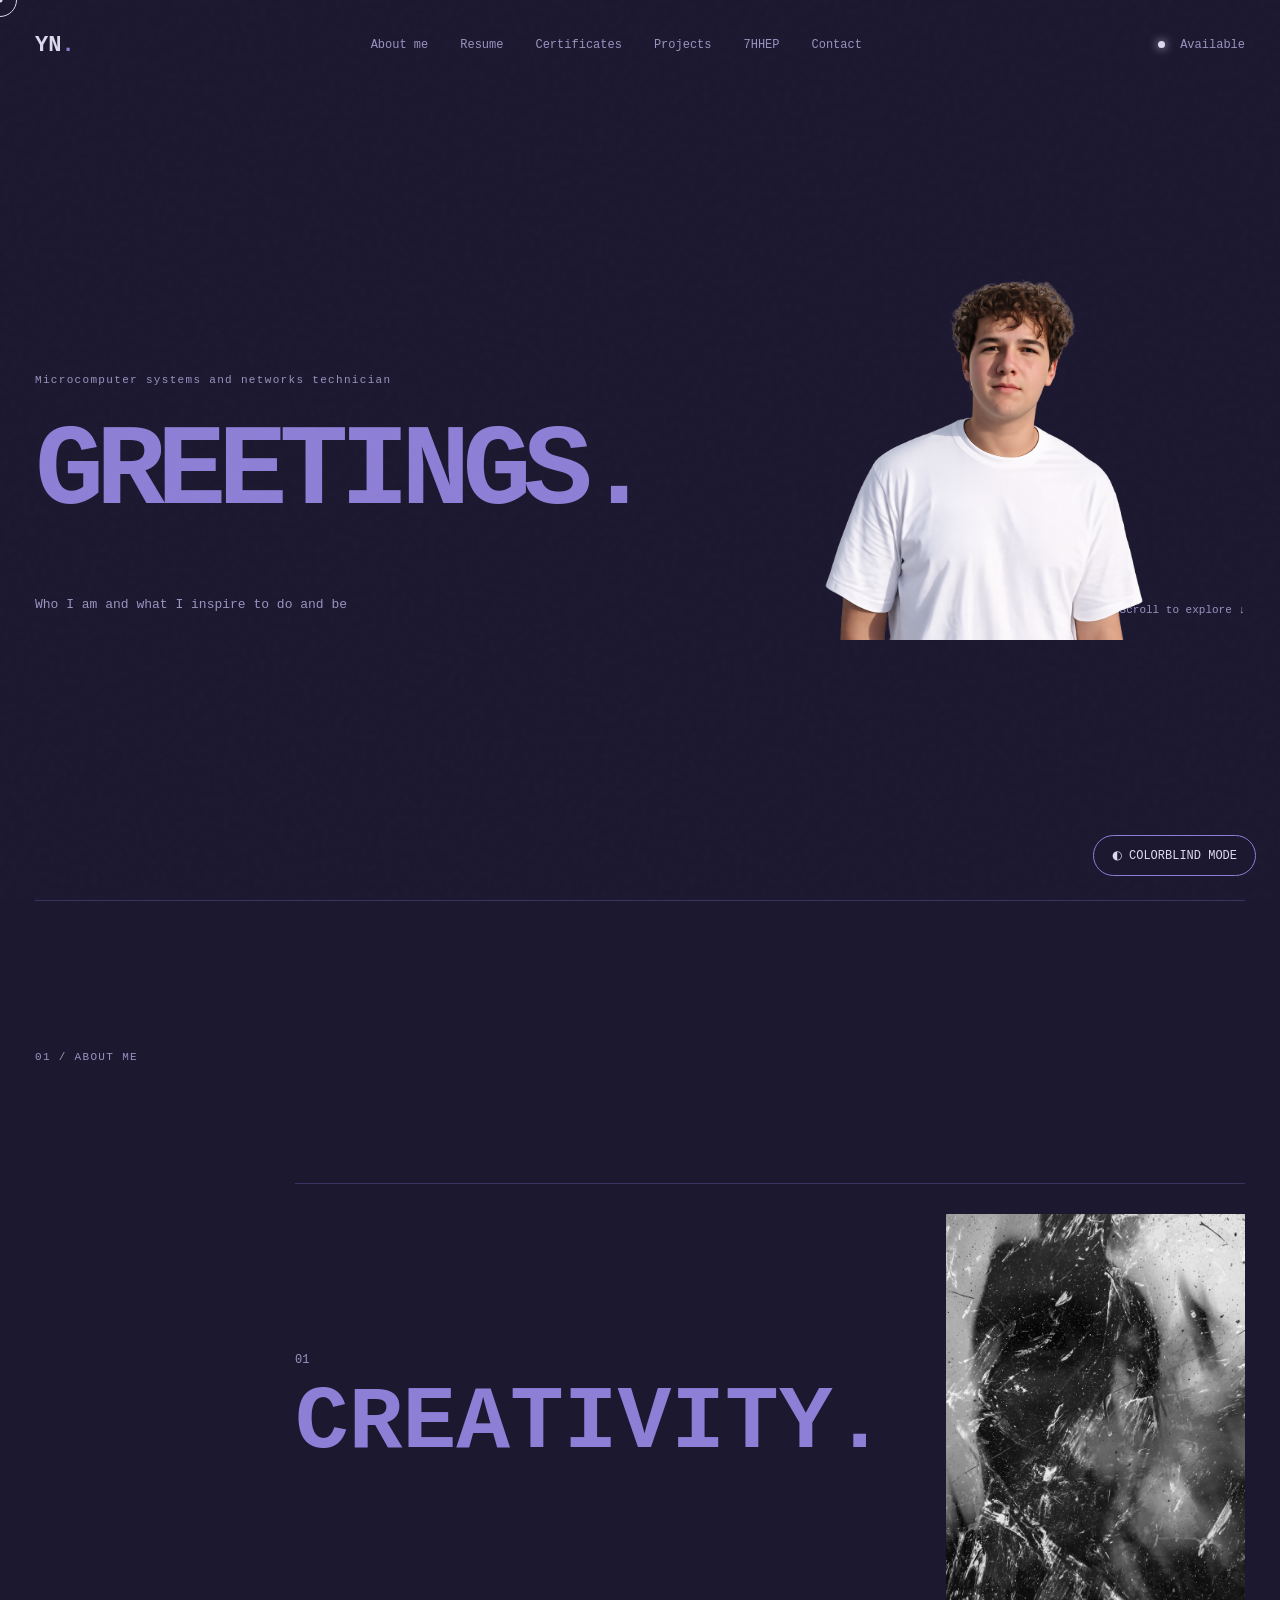
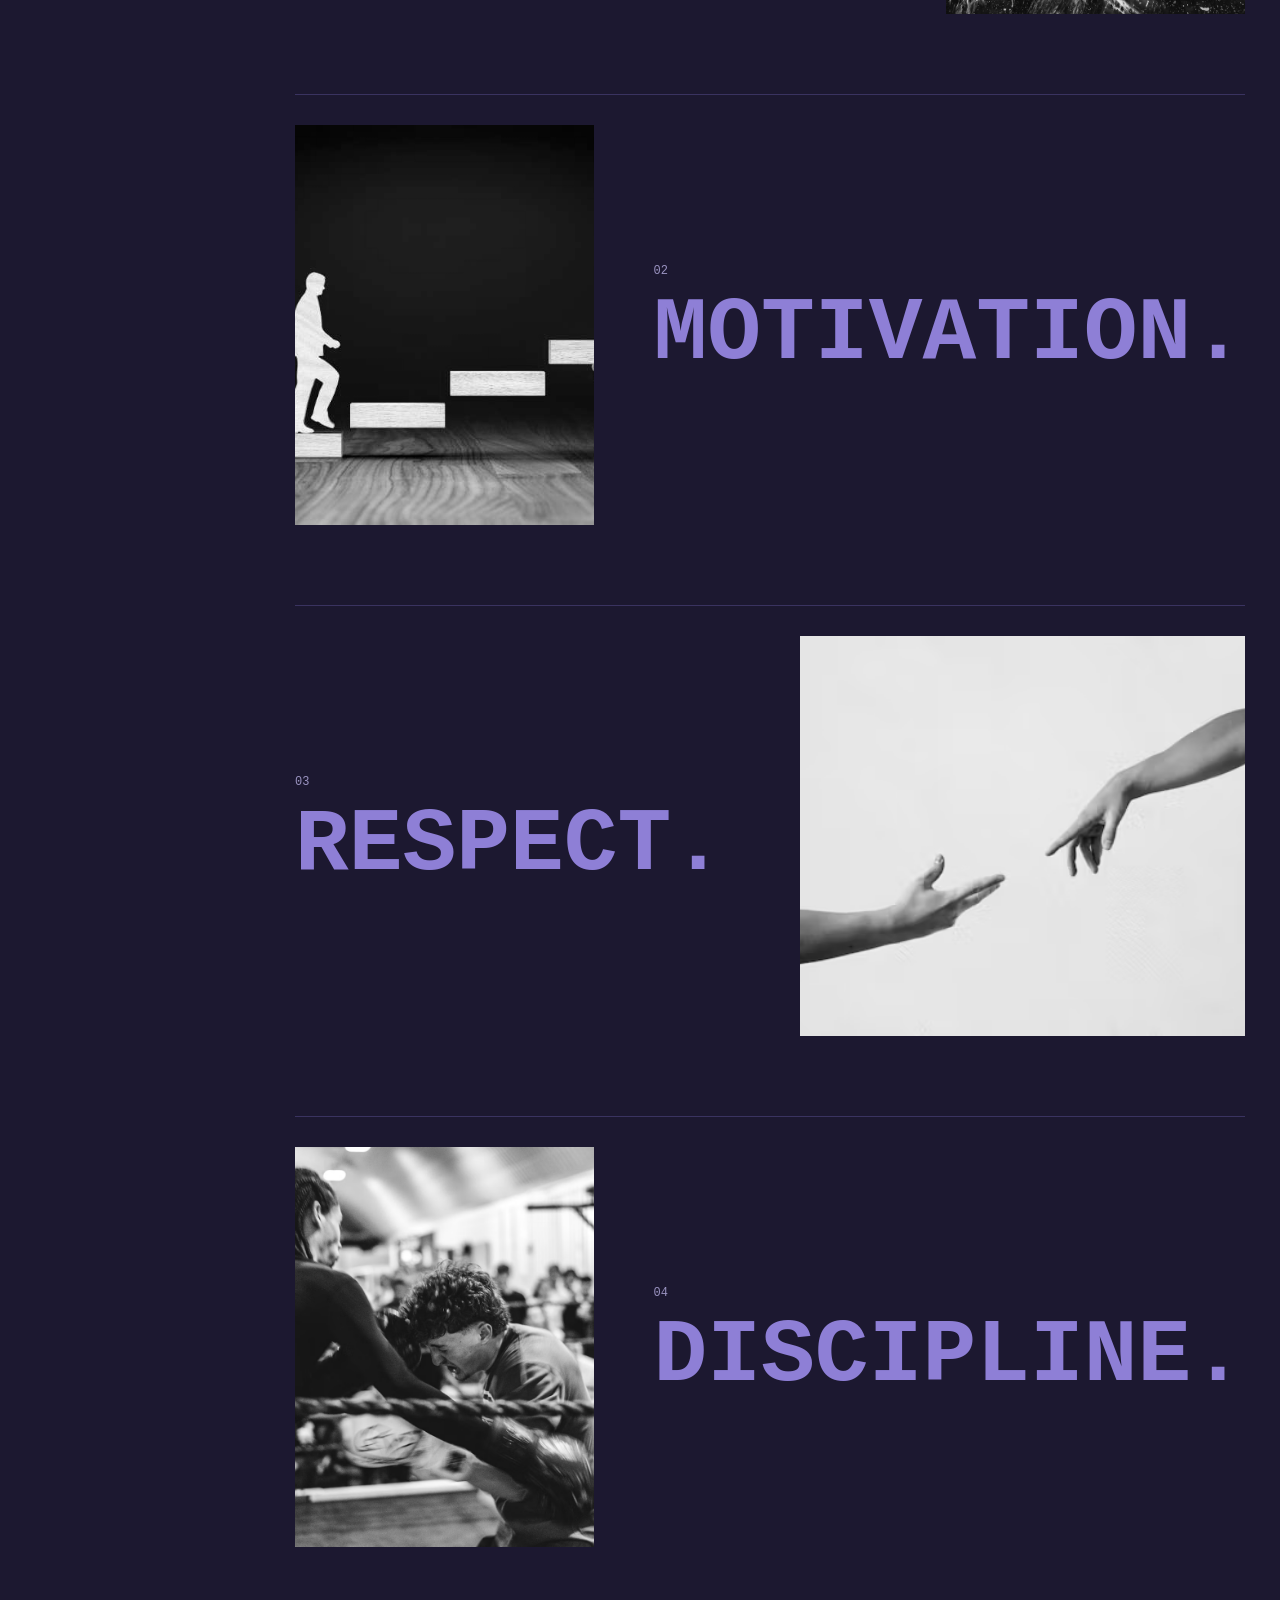
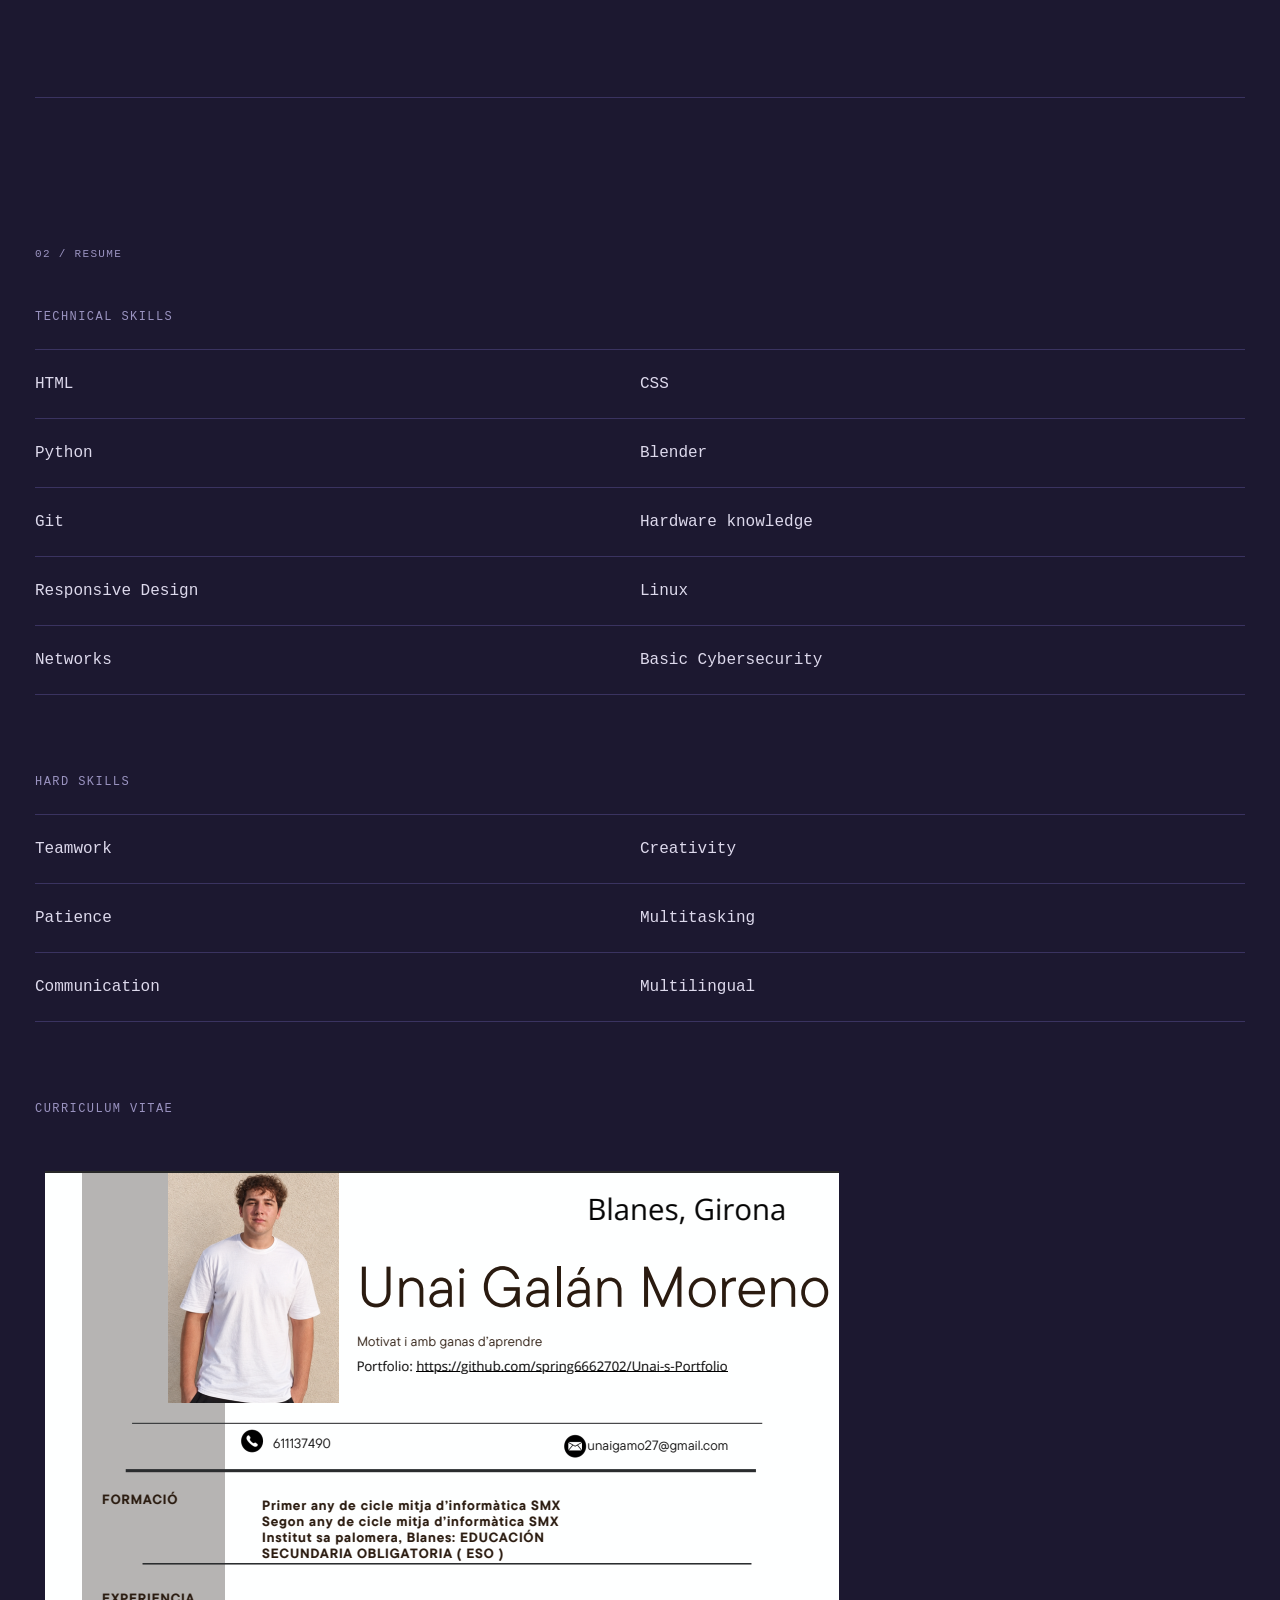
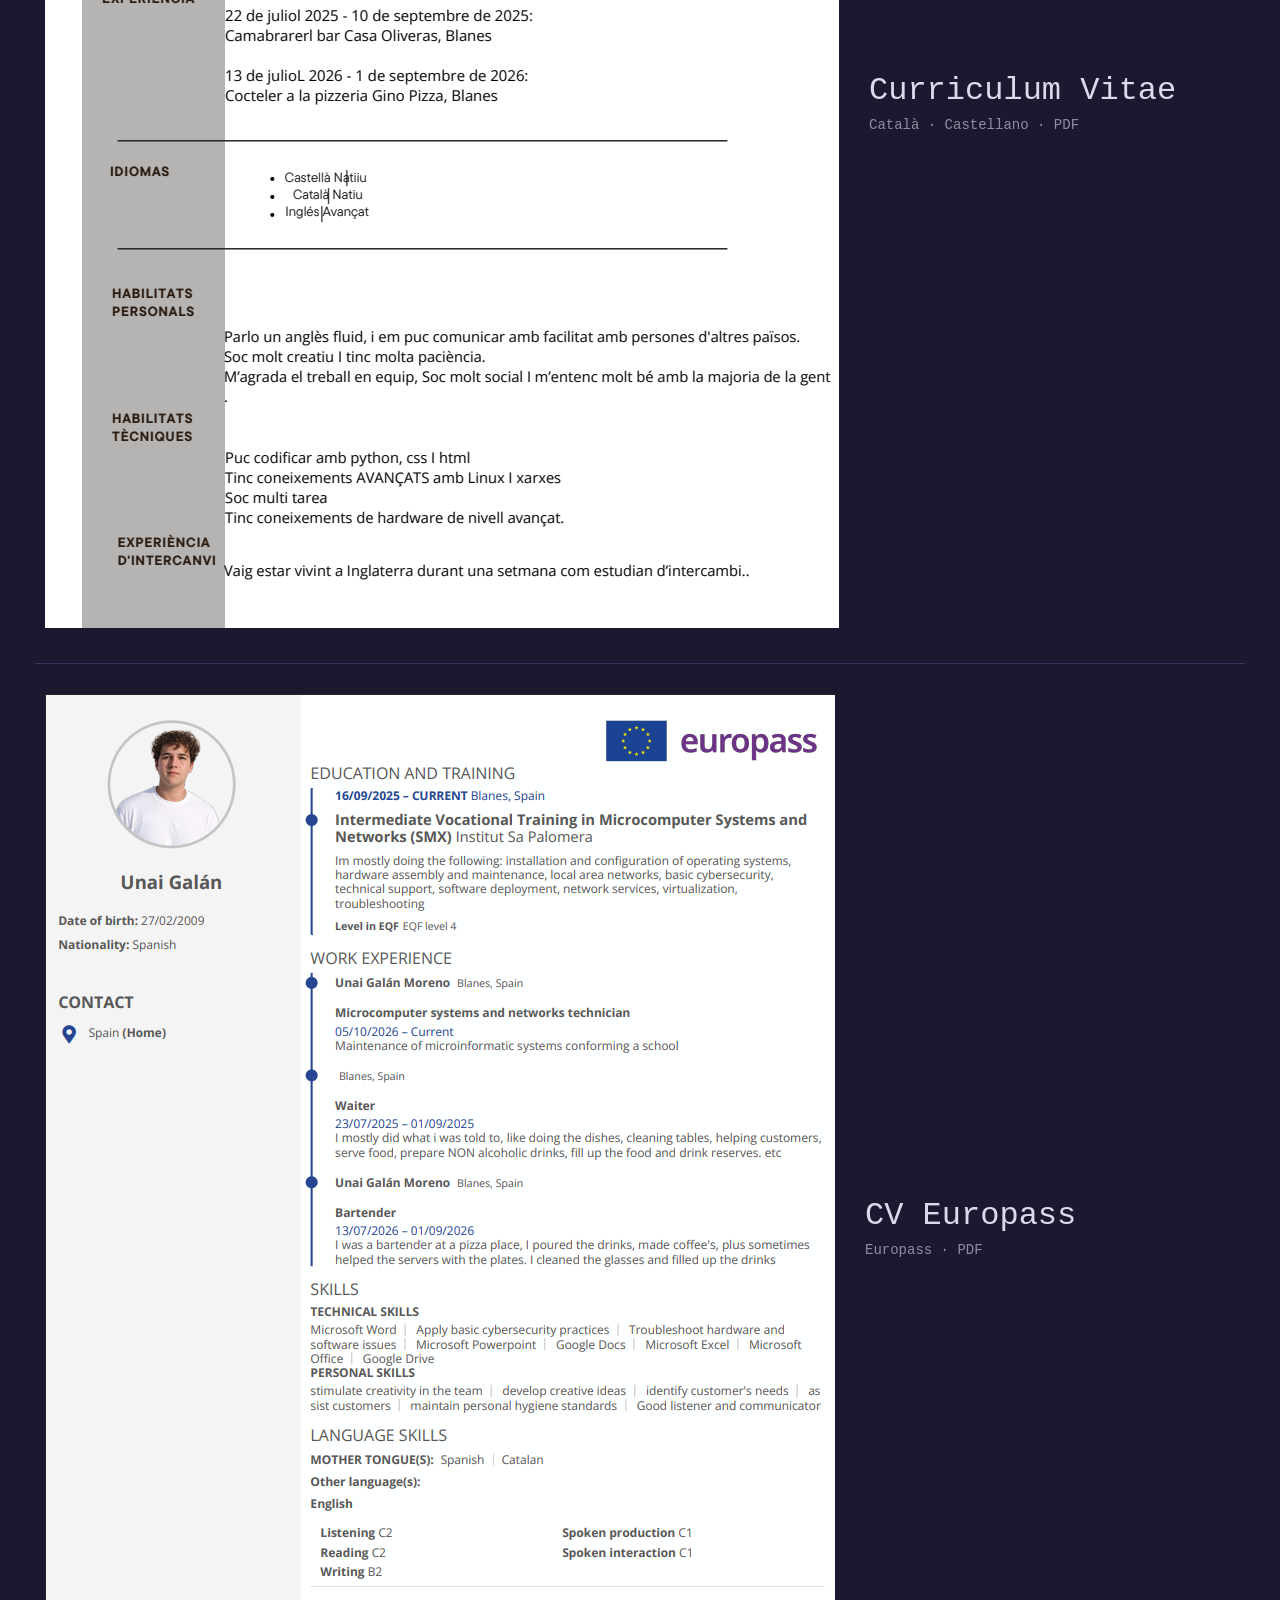
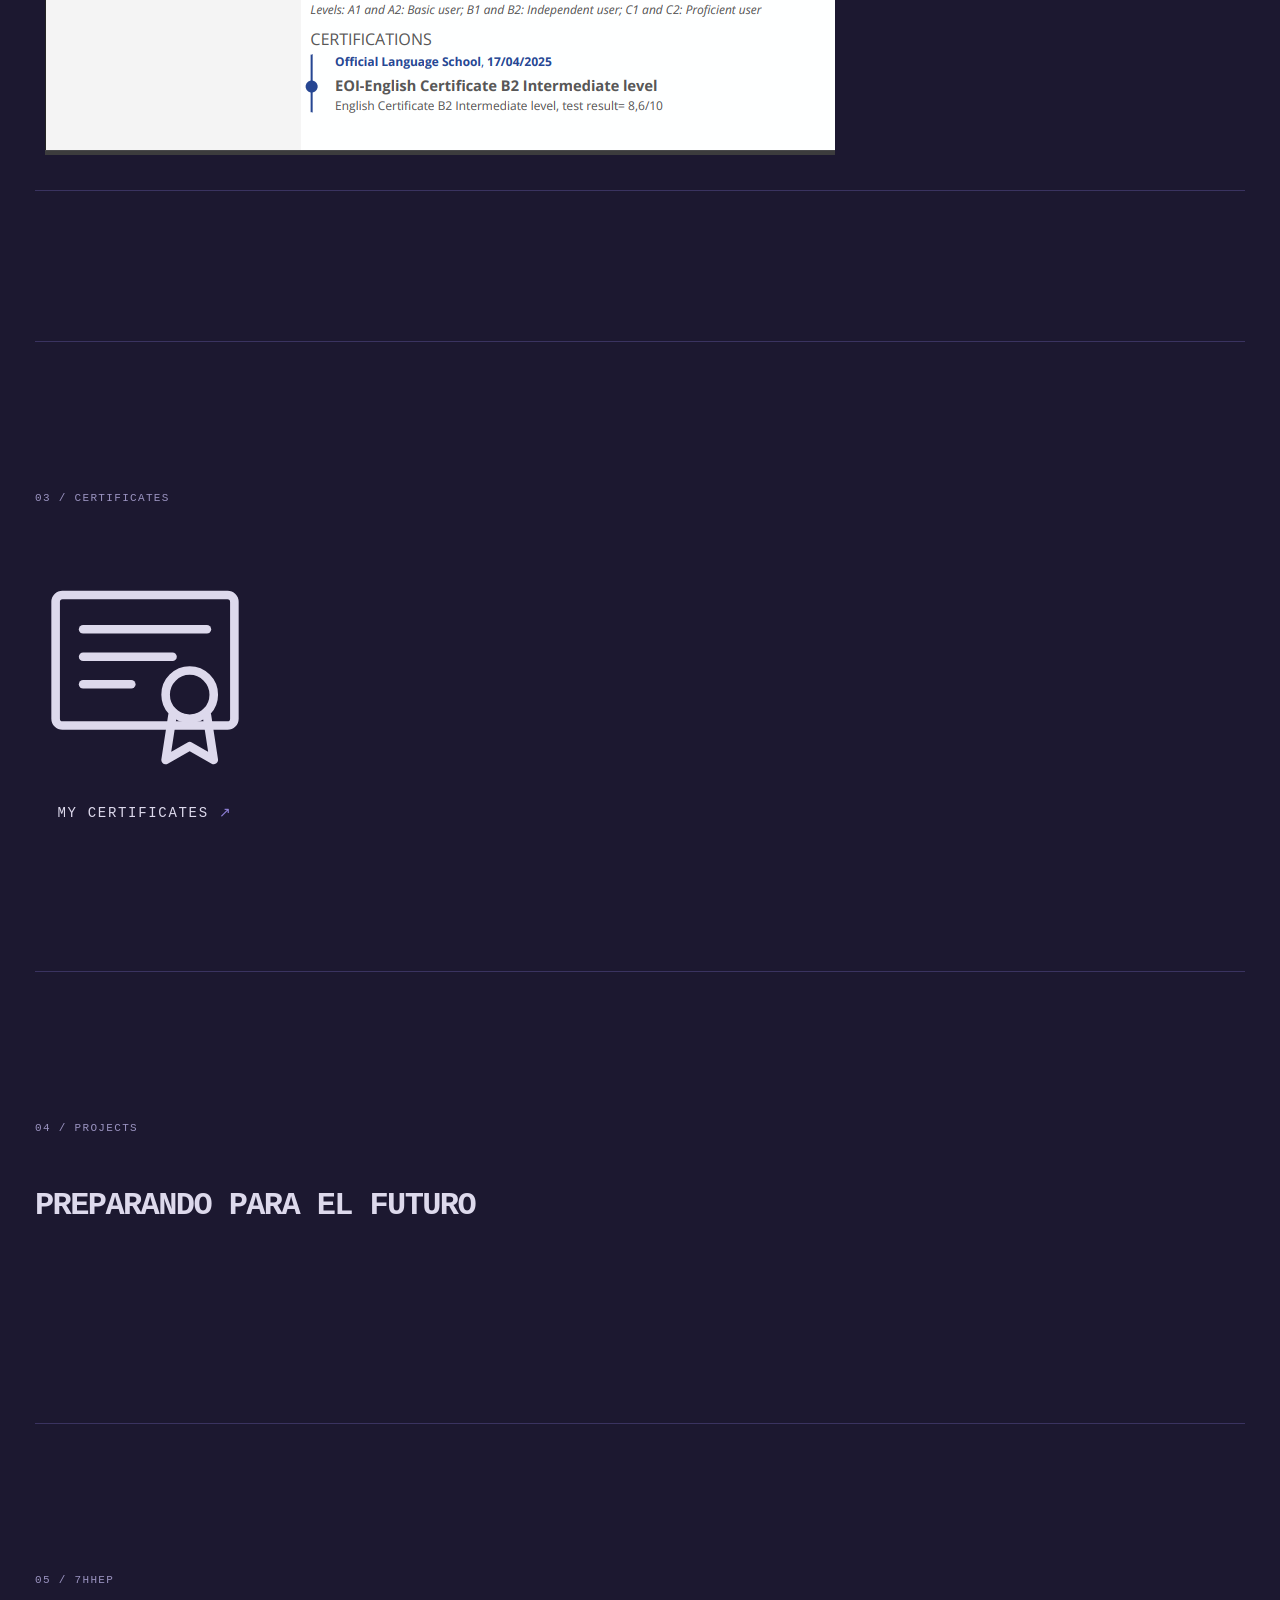
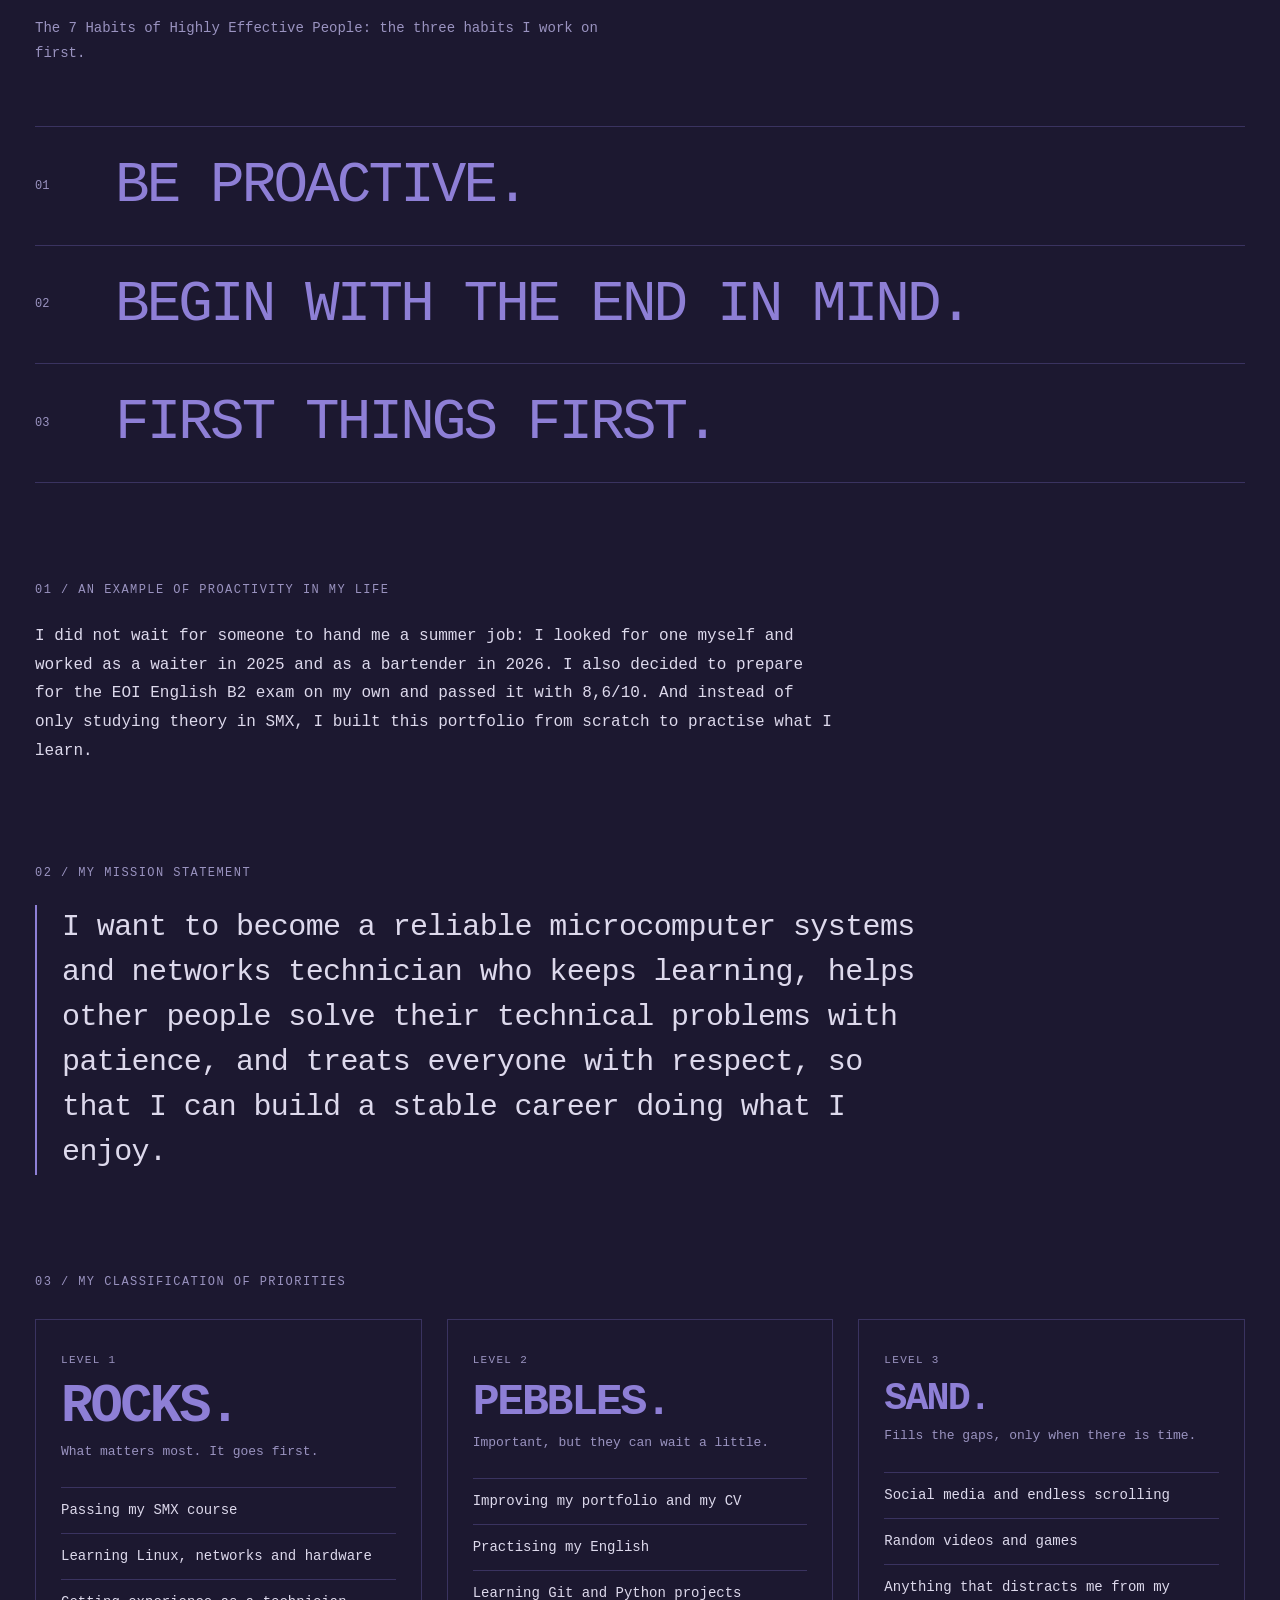
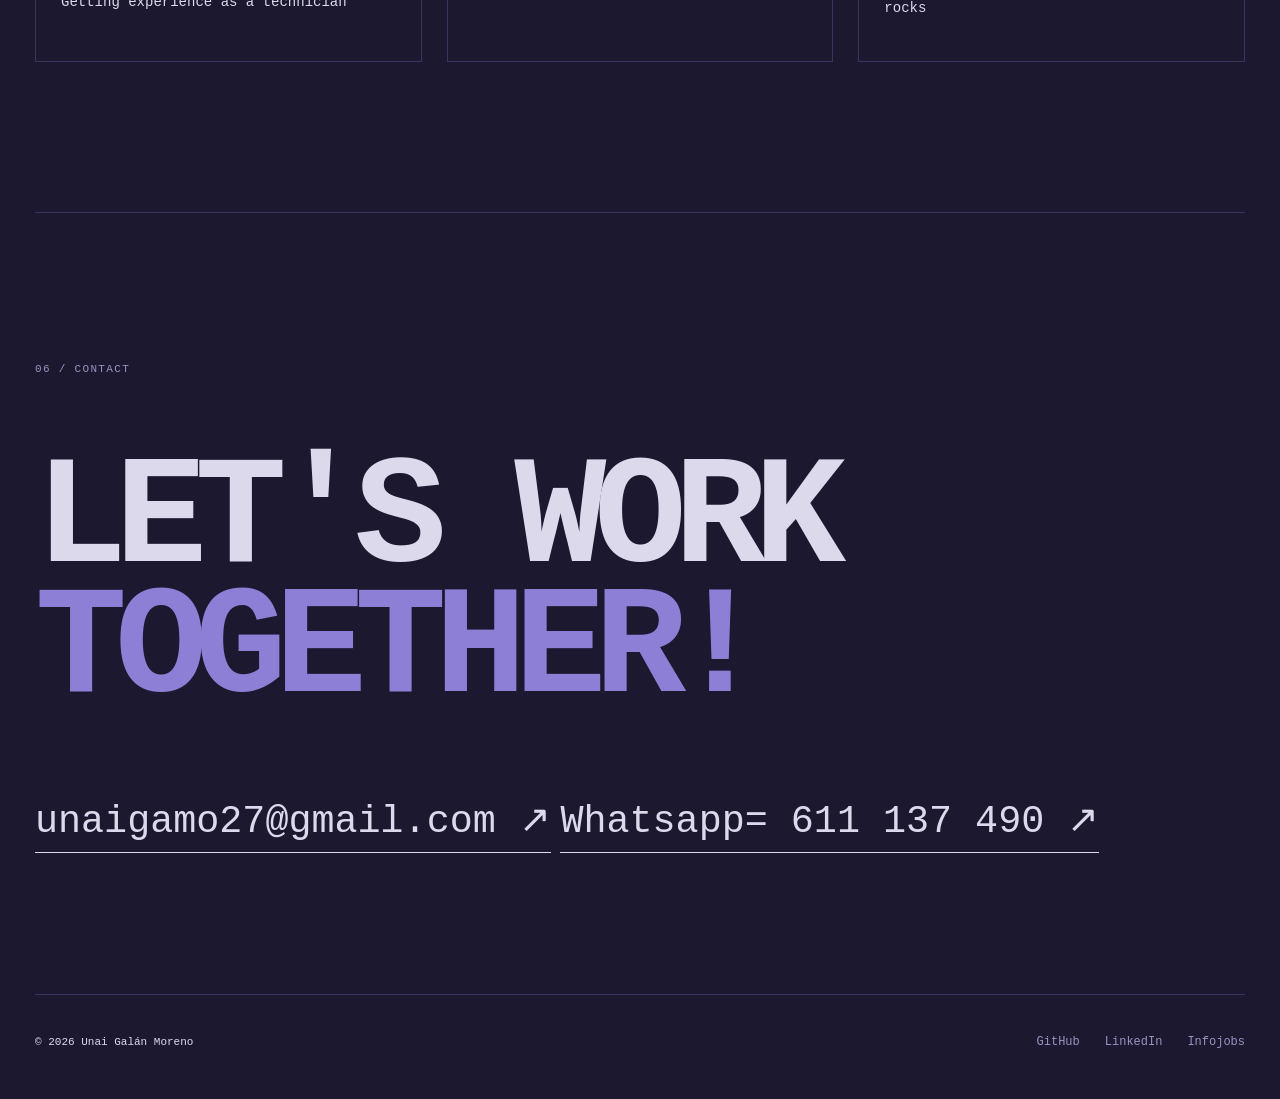
==== commit 901f30f5: "Add files via upload" ====
--- a/portfolio/index.html
+++ b/portfolio/index.html
@@ -134,7 +134,41 @@
 <section id="projects" class="section projects"><div class="section-label">04 / PROJECTS</div><div class="project-list"><h2 class="big-text reveal">PREPARANDO PARA EL FUTURO</h2></div></section>
 <section id="7hhep" class="section">
 <div class="section-label">05 / 7HHEP</div>
-<div class="empty-space"></div>
+<p class="hhep-intro">The 7 Habits of Highly Effective People: the three habits I work on first.</p>
+
+<div class="hhep-habits">
+    <div class="hhep-habit reveal"><span>01</span><h3>BE PROACTIVE.</h3></div>
+    <div class="hhep-habit reveal"><span>02</span><h3>BEGIN WITH THE END IN MIND.</h3></div>
+    <div class="hhep-habit reveal"><span>03</span><h3>FIRST THINGS FIRST.</h3></div>
+</div>
+
+<div class="hhep-block reveal">
+    <div class="skills-title">01 / AN EXAMPLE OF PROACTIVITY IN MY LIFE</div>
+    <p class="hhep-text">I did not wait for someone to hand me a summer job: I looked for one myself and worked as a waiter in 2025 and as a bartender in 2026. I also decided to prepare for the EOI English B2 exam on my own and passed it with 8,6/10. And instead of only studying theory in SMX, I built this portfolio from scratch to practise what I learn.</p>
+</div>
+
+<div class="hhep-block reveal">
+    <div class="skills-title">02 / MY MISSION STATEMENT</div>
+    <blockquote class="hhep-mission">I want to become a reliable microcomputer systems and networks technician who keeps learning, helps other people solve their technical problems with patience, and treats everyone with respect, so that I can build a stable career doing what I enjoy.</blockquote>
+</div>
+
+<div class="hhep-block reveal">
+    <div class="skills-title">03 / MY CLASSIFICATION OF PRIORITIES</div>
+    <div class="priorities">
+        <div class="priority priority-rocks">
+            <div class="priority-head"><span>LEVEL 1</span><h3>ROCKS.</h3><p>What matters most. It goes first.</p></div>
+            <ul><li>Passing my SMX course</li><li>Learning Linux, networks and hardware</li><li>Getting experience as a technician</li></ul>
+        </div>
+        <div class="priority priority-pebbles">
+            <div class="priority-head"><span>LEVEL 2</span><h3>PEBBLES.</h3><p>Important, but they can wait a little.</p></div>
+            <ul><li>Improving my portfolio and my CV</li><li>Practising my English</li><li>Learning Git and Python projects</li></ul>
+        </div>
+        <div class="priority priority-sand">
+            <div class="priority-head"><span>LEVEL 3</span><h3>SAND.</h3><p>Fills the gaps, only when there is time.</p></div>
+            <ul><li>Social media and endless scrolling</li><li>Random videos and games</li><li>Anything that distracts me from my rocks</li></ul>
+        </div>
+    </div>
+</div>
 </section>
 
 <section id="contact" class="section contact"><div class="section-label">06 / CONTACT</div><h2 class="contact-title reveal">LET'S WORK<br><em>TOGETHER!</em></h2><a class="email magnetic reveal" href="https://mail.google.com/mail/?view=cm&fs=1&to=unaigamo27@gmail.com">unaigamo27@gmail.com ↗</a>
--- a/portfolio/css/style.css
+++ b/portfolio/css/style.css
@@ -278,4 +278,63 @@
     font-size: 14px;
     letter-spacing: .12em;
     text-transform: uppercase;
-}+}
+
+/* 7HHEP */
+.hhep-intro { margin-top: 30px; max-width: 600px; color: var(--muted); font-size: 14px; line-height: 1.8; }
+.hhep-habits { margin-top: 60px; display: flex; flex-direction: column; }
+.hhep-habit {
+    display: grid; grid-template-columns: 80px 1fr; align-items: center;
+    padding: 30px 0; border-top: 1px solid var(--line);
+}
+.hhep-habit:last-child { border-bottom: 1px solid var(--line); }
+.hhep-habit span { font-size: 12px; color: var(--muted); }
+.hhep-habit h3 { font-size: clamp(26px, 4.5vw, 64px); letter-spacing: -.05em; line-height: 1; color: var(--accent); font-weight: 400; }
+.hhep-block { margin-top: 100px; }
+.hhep-text { margin-top: 25px; max-width: 800px; font-size: 16px; line-height: 1.8; }
+.hhep-mission {
+    margin-top: 25px; max-width: 900px; padding-left: 25px; border-left: 2px solid var(--accent);
+    font-size: clamp(18px, 2.4vw, 30px); line-height: 1.5; letter-spacing: -.02em;
+}
+.priorities { margin-top: 30px; display: grid; grid-template-columns: repeat(3, 1fr); gap: 25px; }
+.priority { border: 1px solid var(--line); padding: 30px 25px; transition: border-color .3s, background .3s; }
+.priority:hover { border-color: var(--accent); background: color-mix(in srgb, var(--accent) 8%, transparent); }
+.priority-head span { font-size: 11px; letter-spacing: .12em; color: var(--muted); }
+.priority-head h3 { margin: 12px 0 8px; font-size: clamp(30px, 3.5vw, 52px); letter-spacing: -.05em; line-height: 1; color: var(--accent); }
+.priority-head p { color: var(--muted); font-size: 13px; line-height: 1.6; }
+.priority ul { list-style: none; margin-top: 25px; }
+.priority li { padding: 12px 0; border-top: 1px solid var(--line); font-size: 14px; line-height: 1.5; }
+.priority-rocks h3 { font-size: clamp(36px, 4.2vw, 64px); }
+.priority-sand h3 { font-size: clamp(26px, 3vw, 44px); }
+@media (max-width: 900px) { .priorities { grid-template-columns: 1fr; } }
+@media (max-width: 700px) { .hhep-habit { grid-template-columns: 40px 1fr; } .hhep-block { margin-top: 70px; } }
+
+/* MODO DISLEXIA (OpenDyslexic) */
+@font-face {
+    font-family: "OpenDyslexic";
+    font-style: normal; font-weight: 400; font-display: swap;
+    src: local("OpenDyslexic"),
+         url("../assets/fonts/OpenDyslexic-Regular.woff2") format("woff2"),
+         url("https://cdn.jsdelivr.net/npm/@fontsource/opendyslexic/files/opendyslexic-latin-400-normal.woff2") format("woff2");
+}
+@font-face {
+    font-family: "OpenDyslexic";
+    font-style: normal; font-weight: 700; font-display: swap;
+    src: local("OpenDyslexic Bold"),
+         url("../assets/fonts/OpenDyslexic-Bold.woff2") format("woff2"),
+         url("https://cdn.jsdelivr.net/npm/@fontsource/opendyslexic/files/opendyslexic-latin-700-normal.woff2") format("woff2");
+}
+:root[data-dys="on"] body,
+:root[data-dys="on"] button { font-family: "OpenDyslexic", "Comic Sans MS", "Courier New", monospace !important; }
+:root[data-dys="on"] body { line-height: 1.7; word-spacing: .08em; }
+:root[data-dys="on"] h1, :root[data-dys="on"] h2, :root[data-dys="on"] h3,
+:root[data-dys="on"] .contact-title, :root[data-dys="on"] .hero-title { letter-spacing: normal !important; line-height: 1.15 !important; overflow-wrap: anywhere; }
+:root[data-dys="on"] .hero-title { font-size: clamp(40px, 7vw, 110px); }
+:root[data-dys="on"] .contact-title { font-size: clamp(40px, 9vw, 130px); }
+:root[data-dys="on"] .email { letter-spacing: normal; overflow-wrap: anywhere; }
+:root[data-dys="on"] .hhep-mission { letter-spacing: normal; }
+.cb-swatch-dys {
+    width: 22px; height: 22px; display: inline-flex; align-items: center; justify-content: center;
+    font-size: 10px; border-radius: 4px; font-weight: 700;
+}
+.cb-dys { border-top: 1px solid var(--line); }
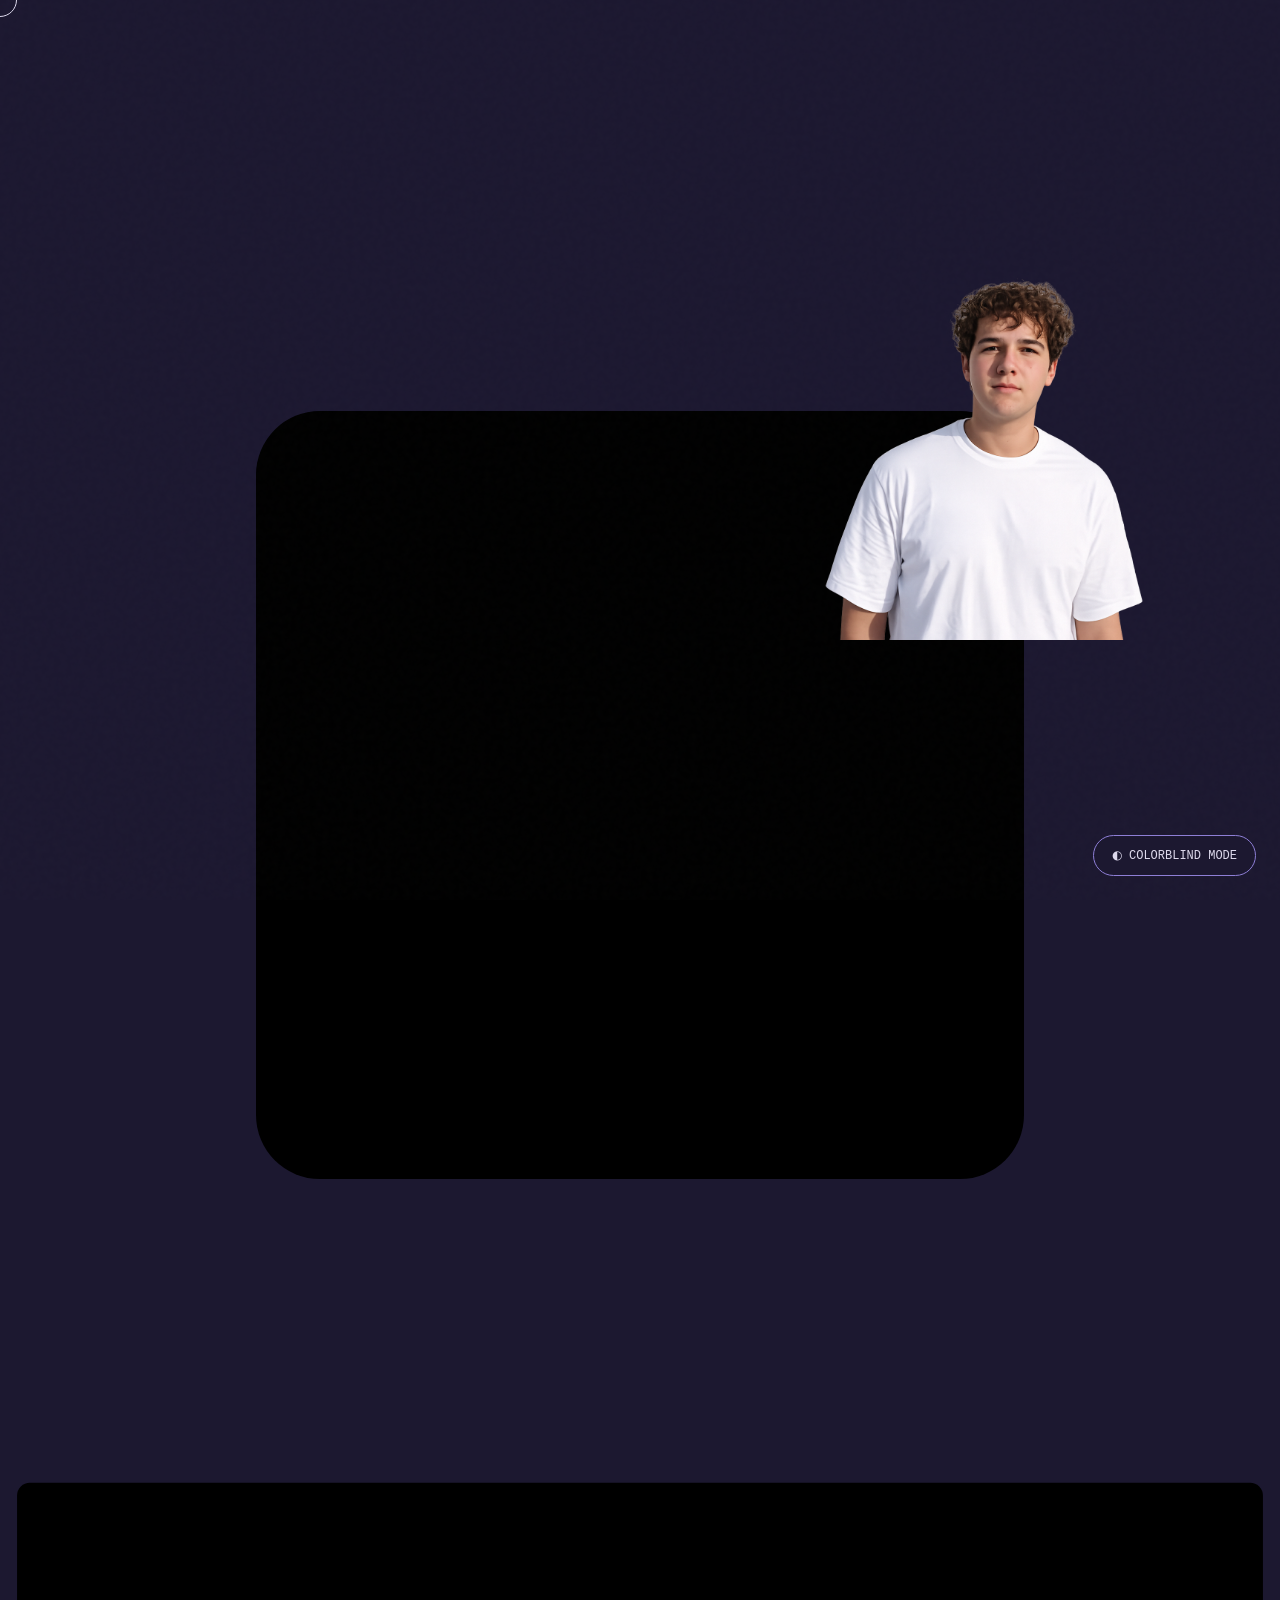
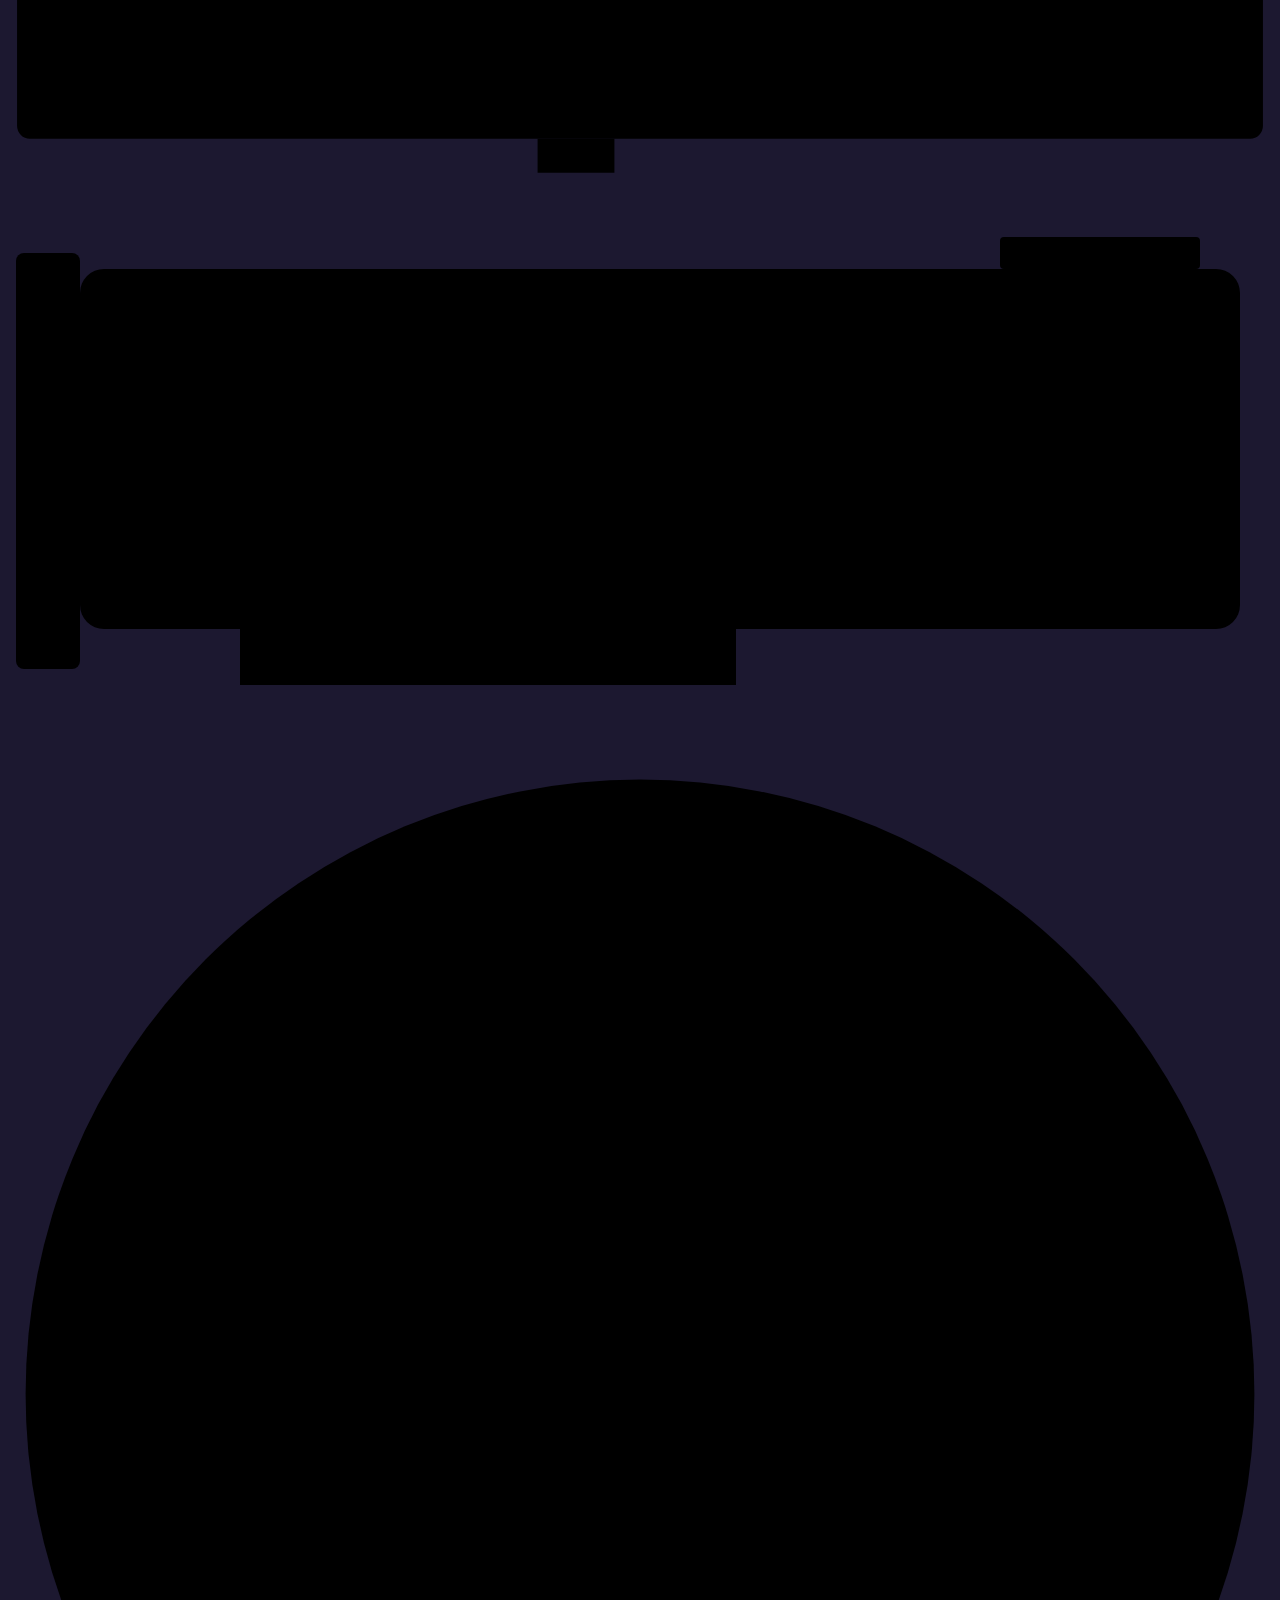
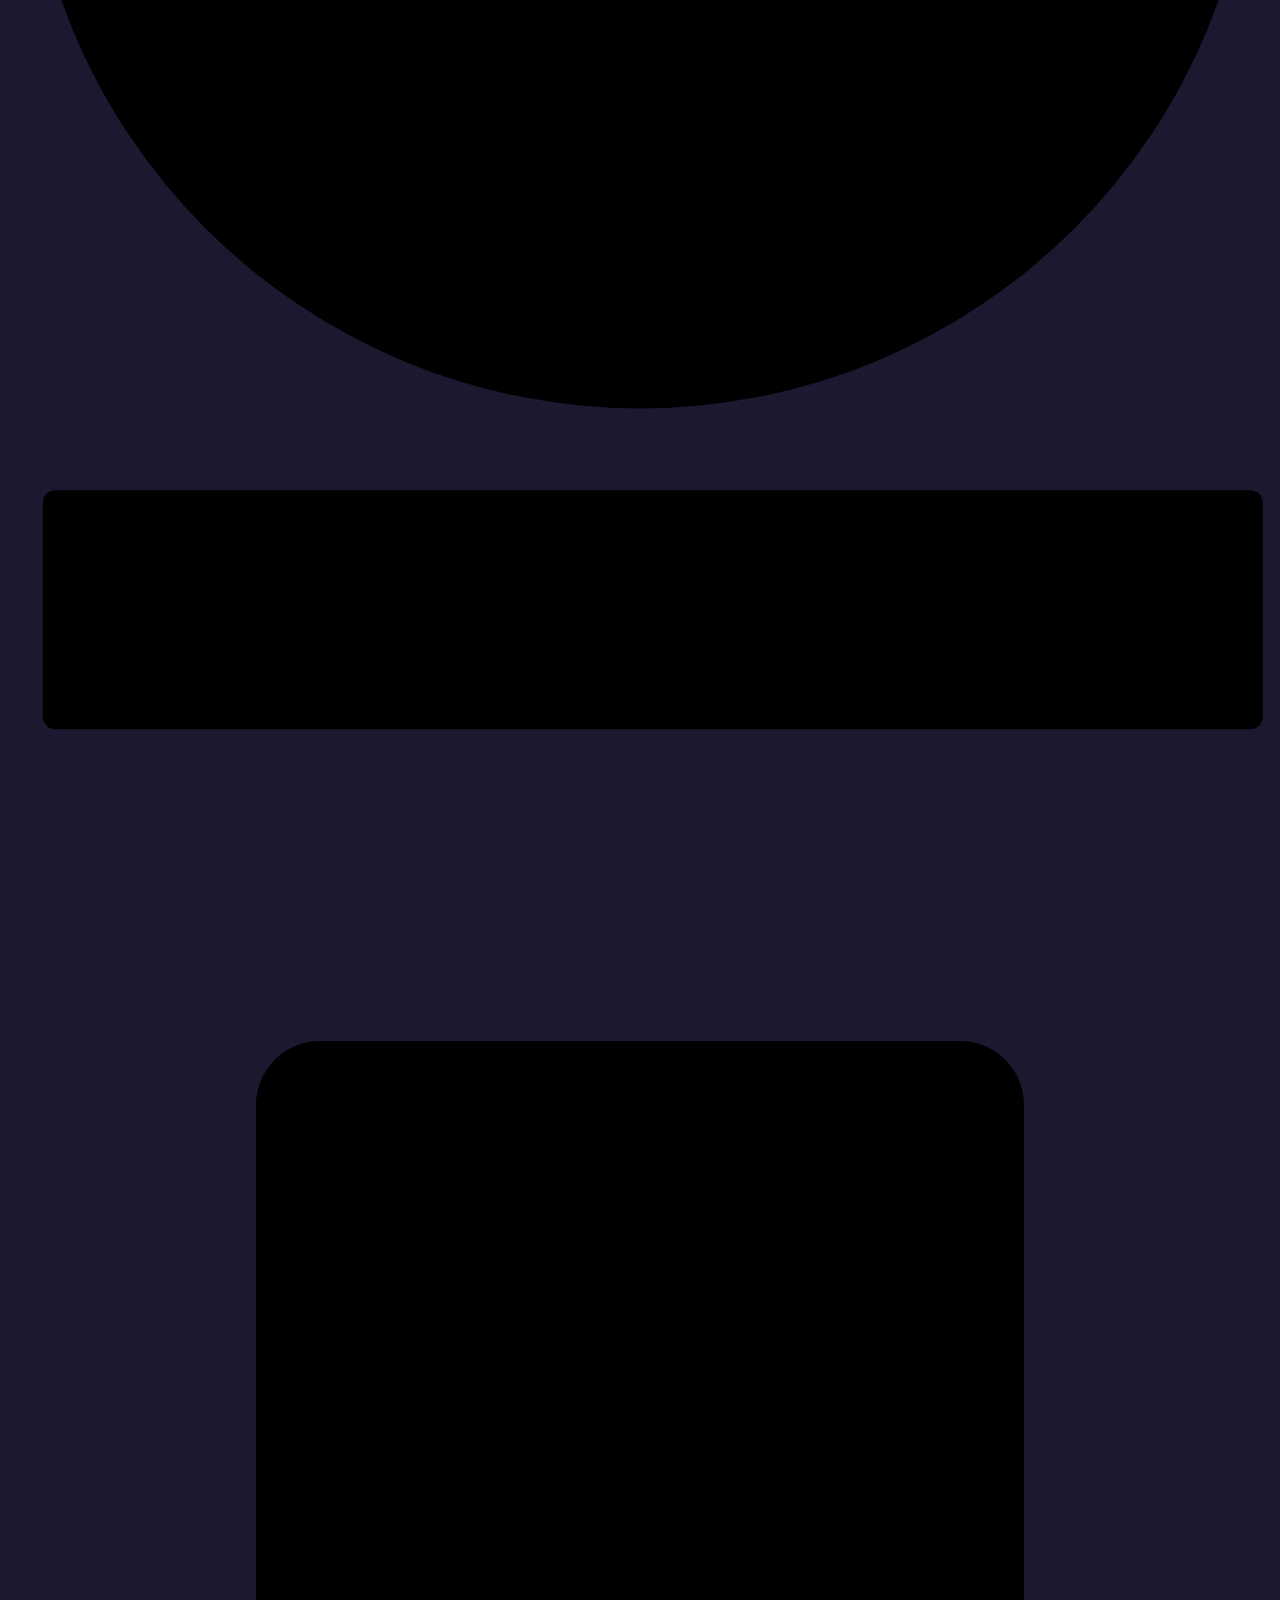
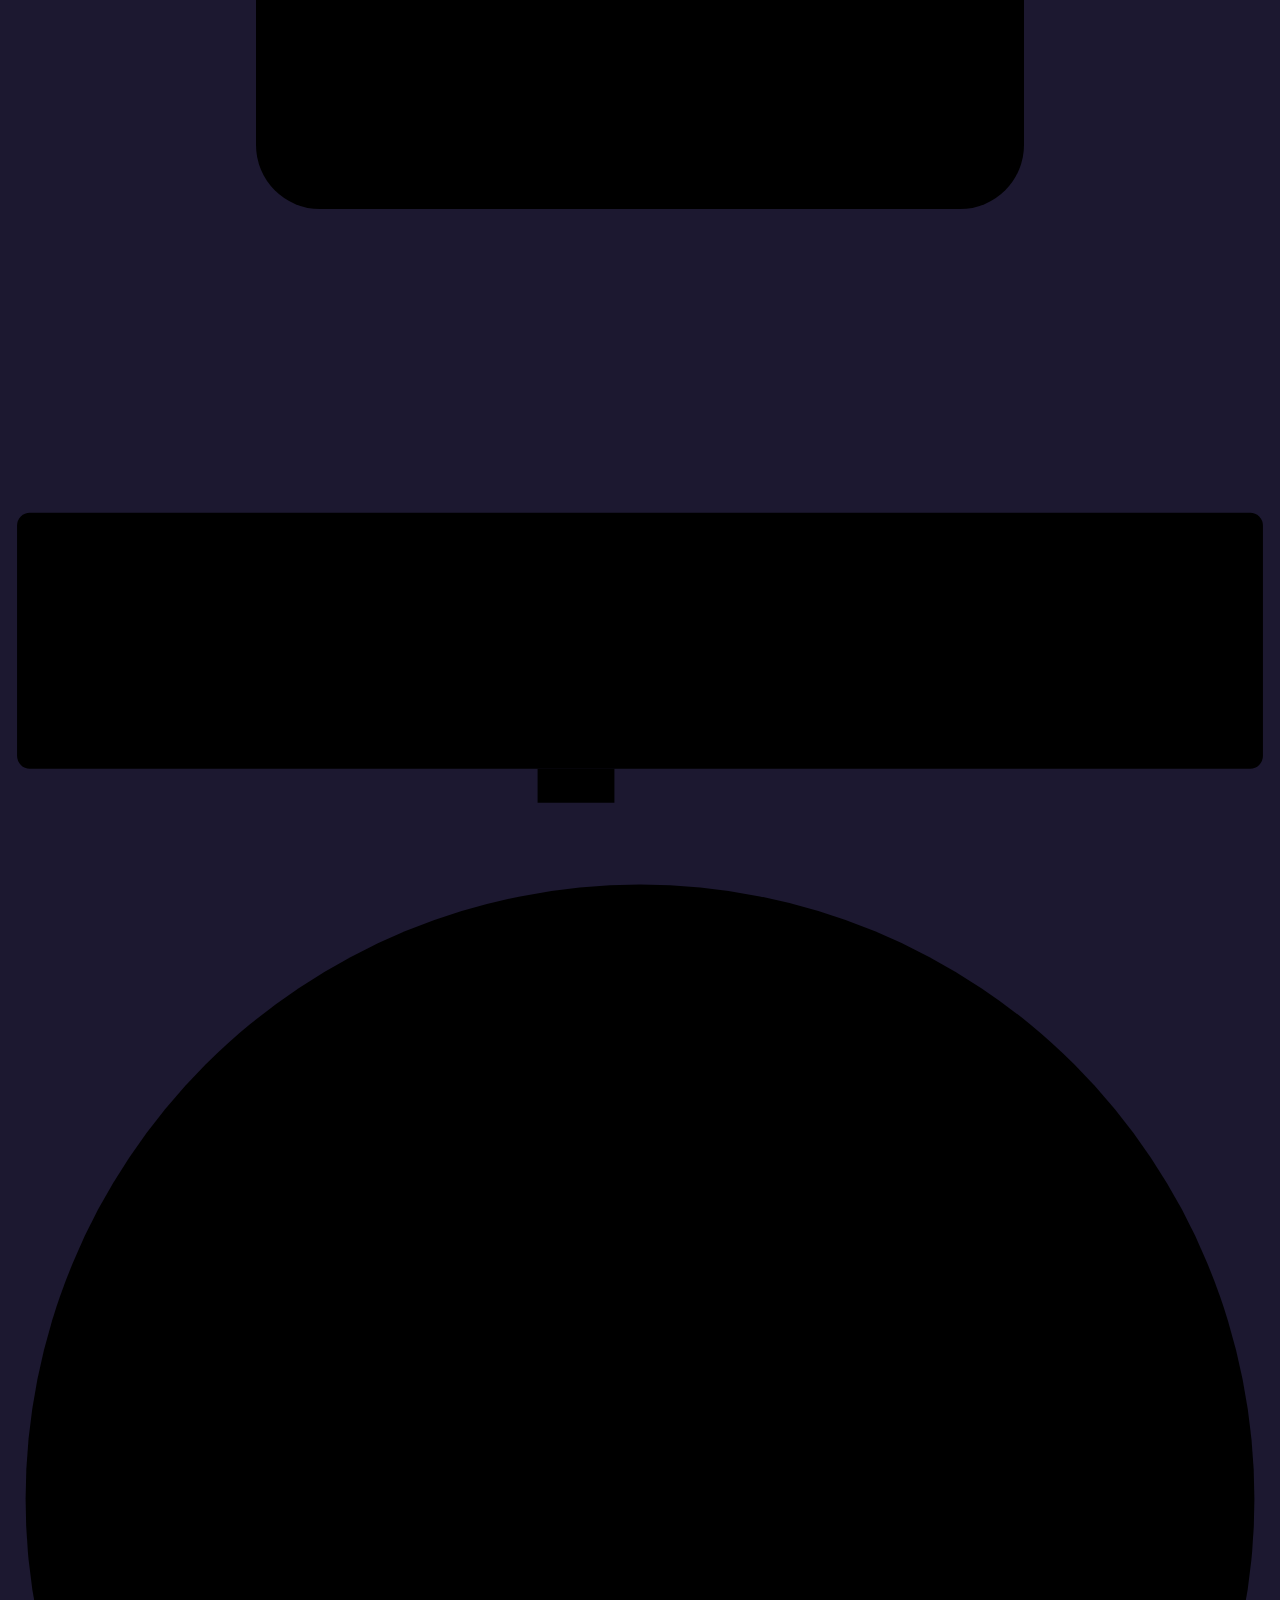
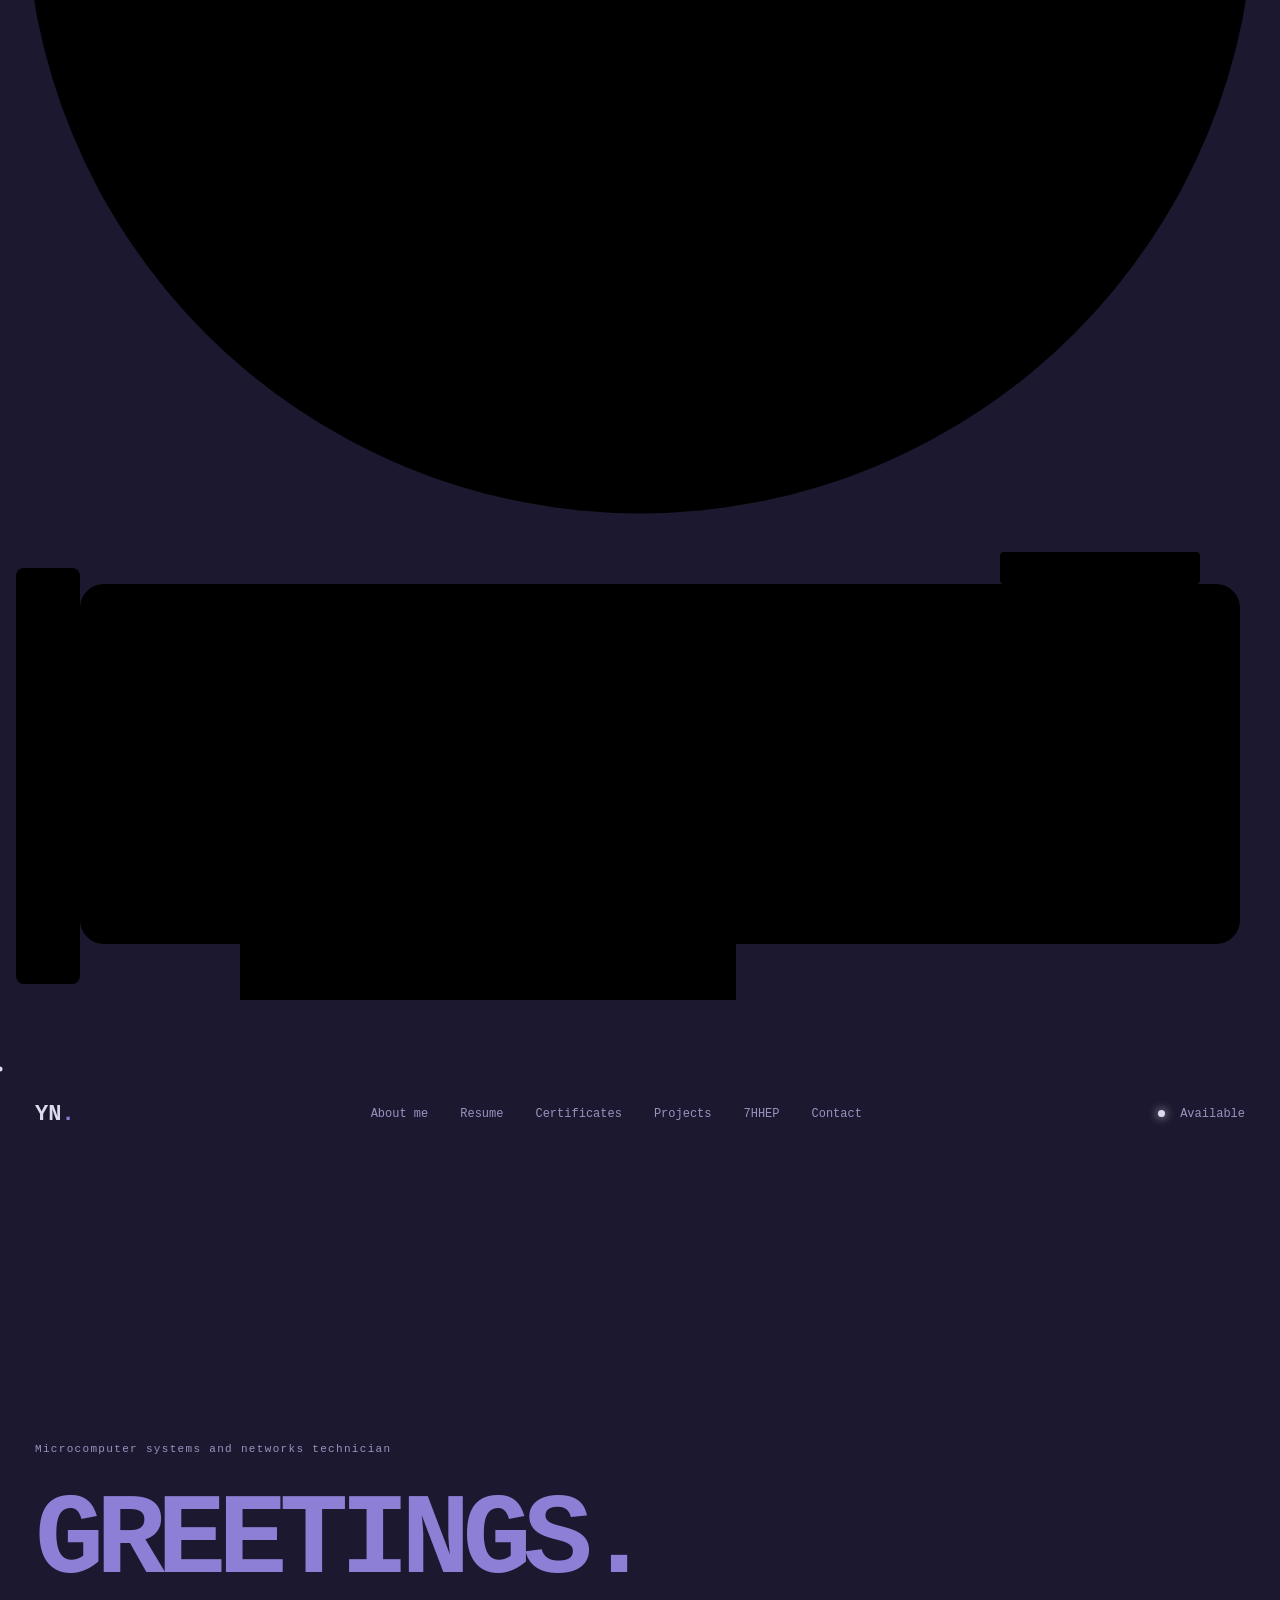
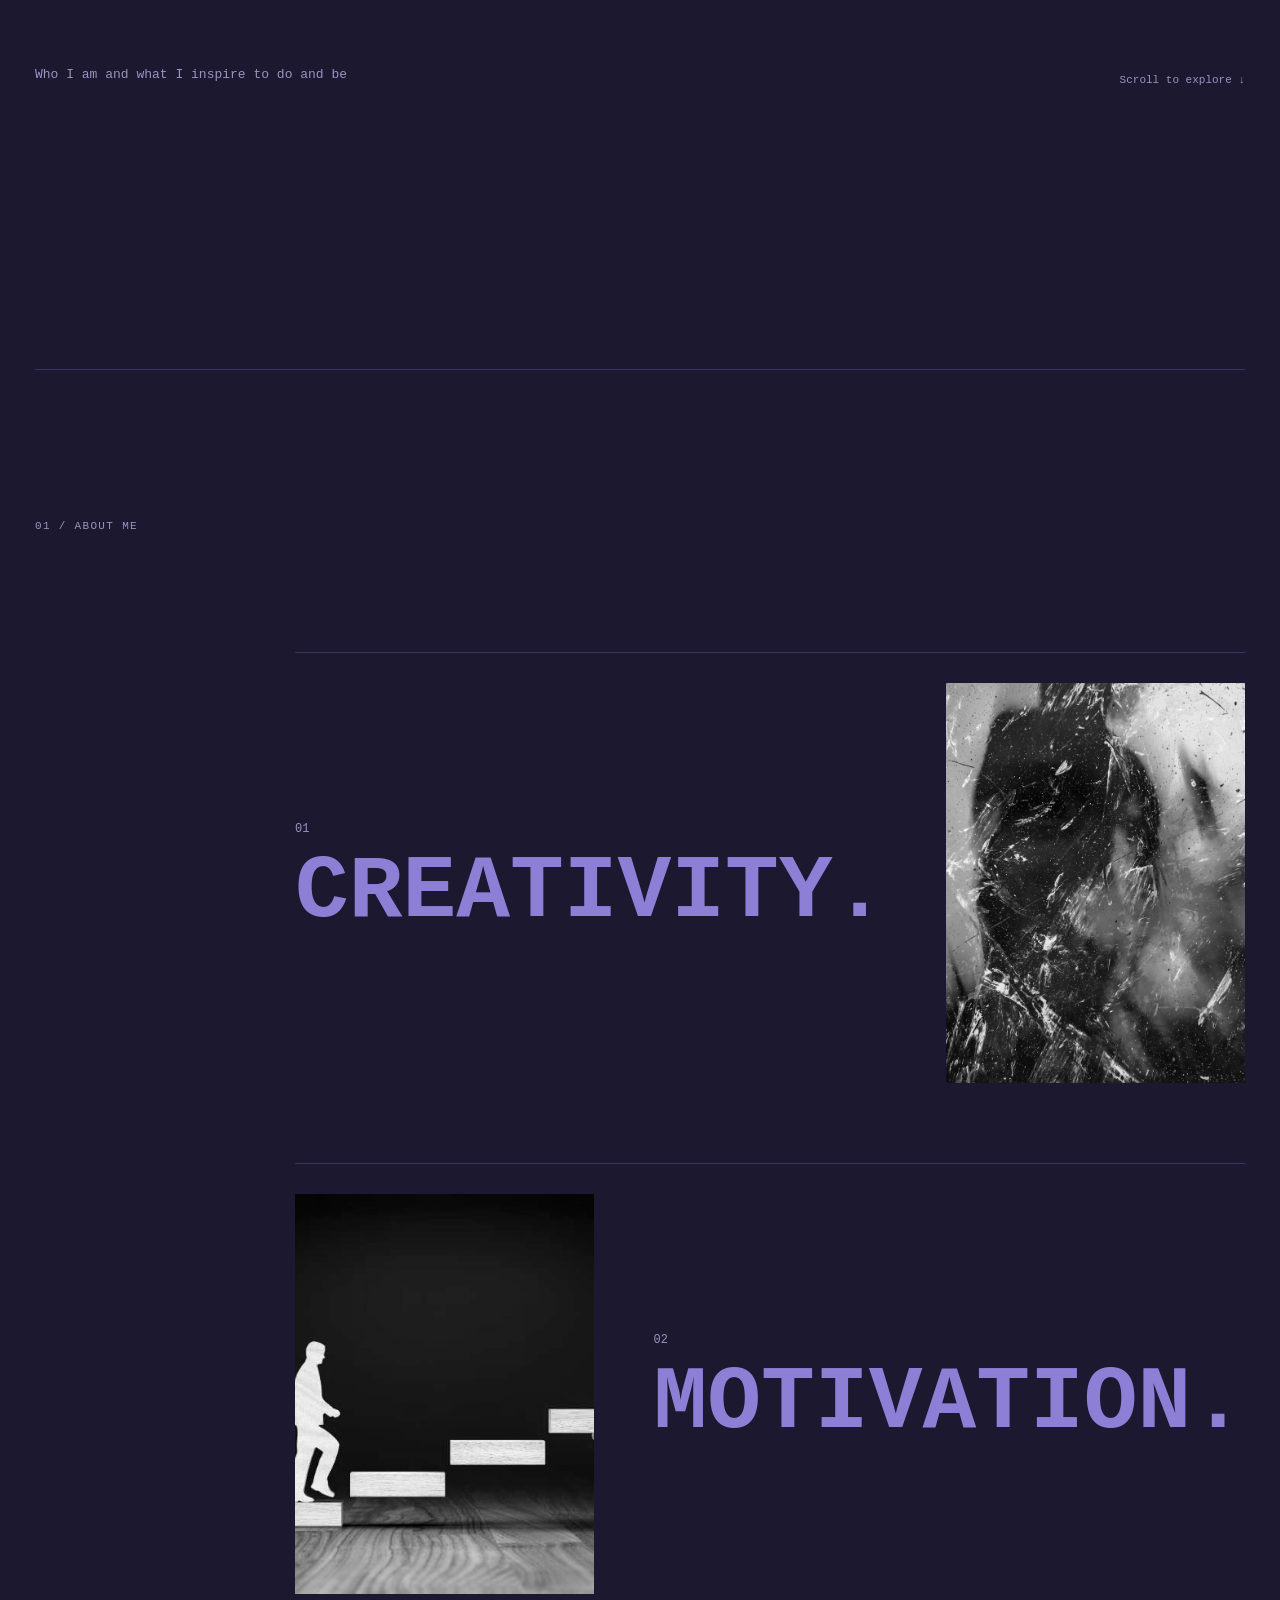
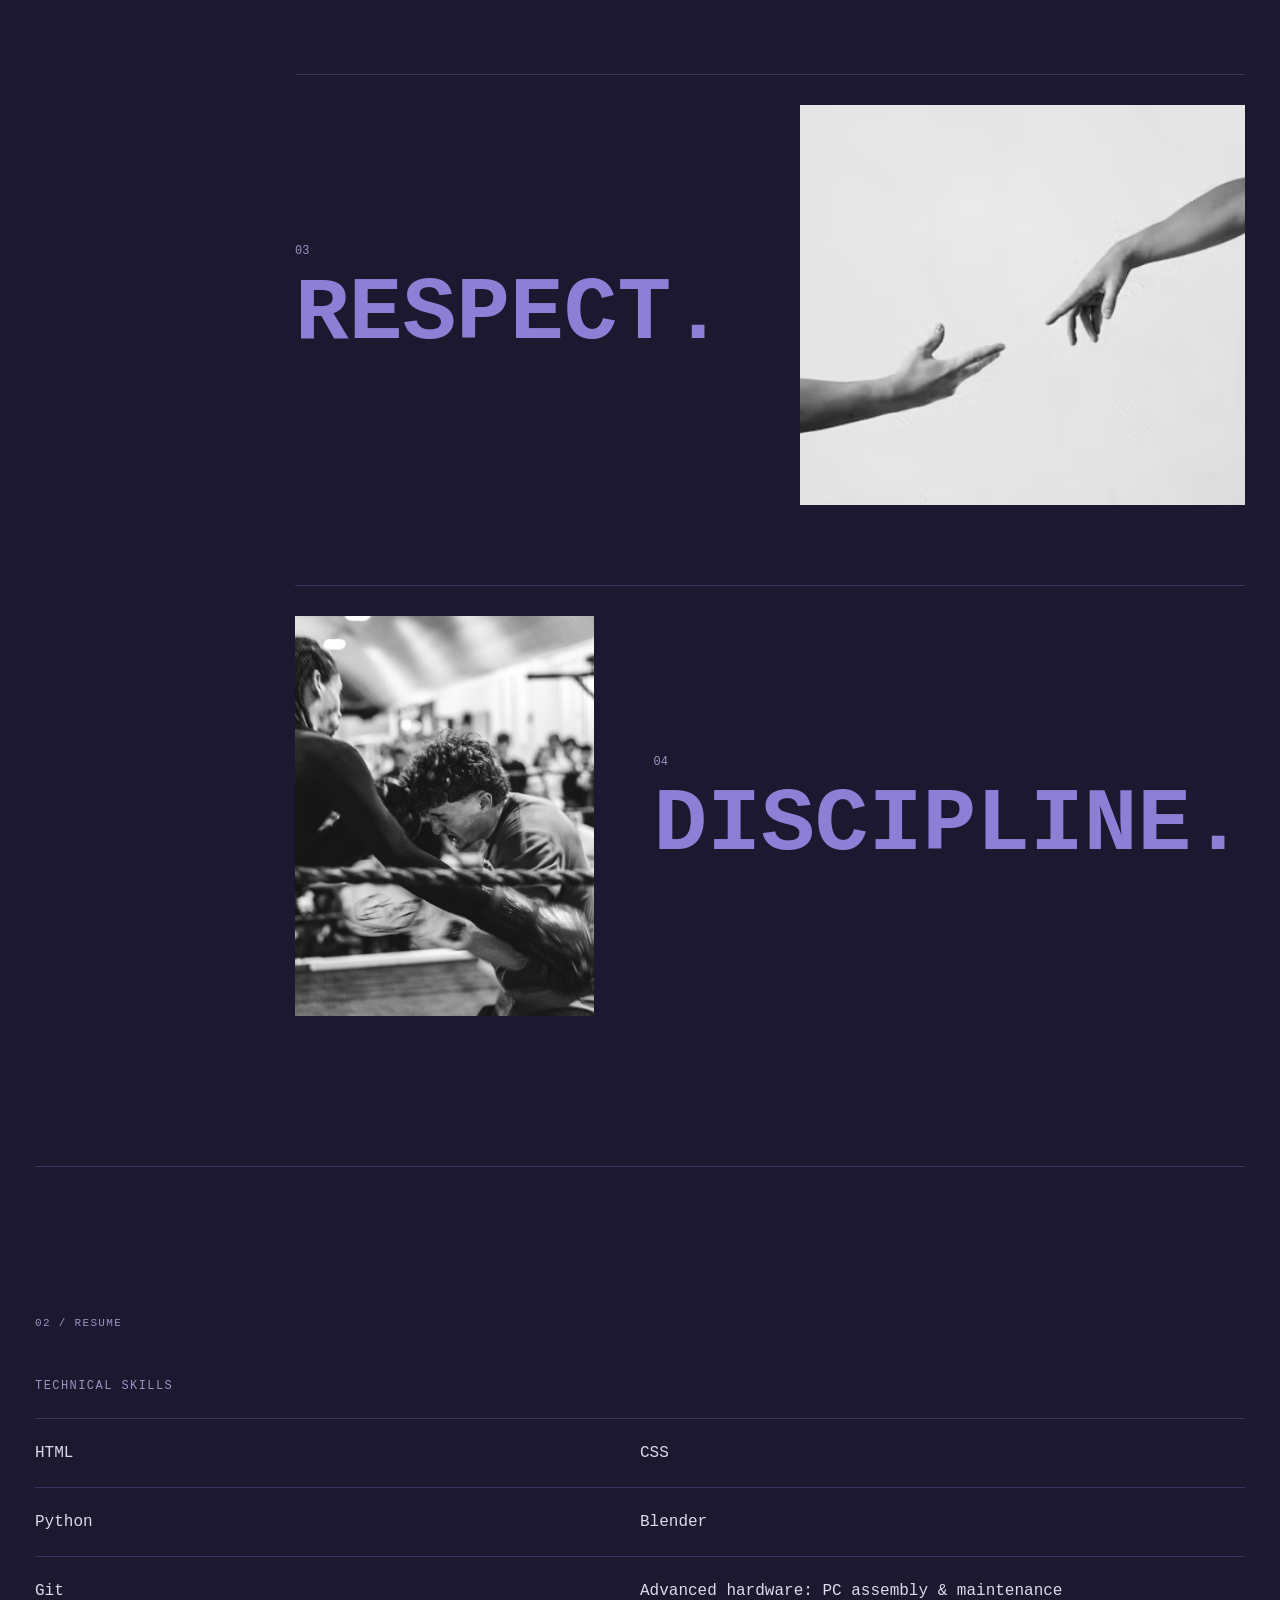
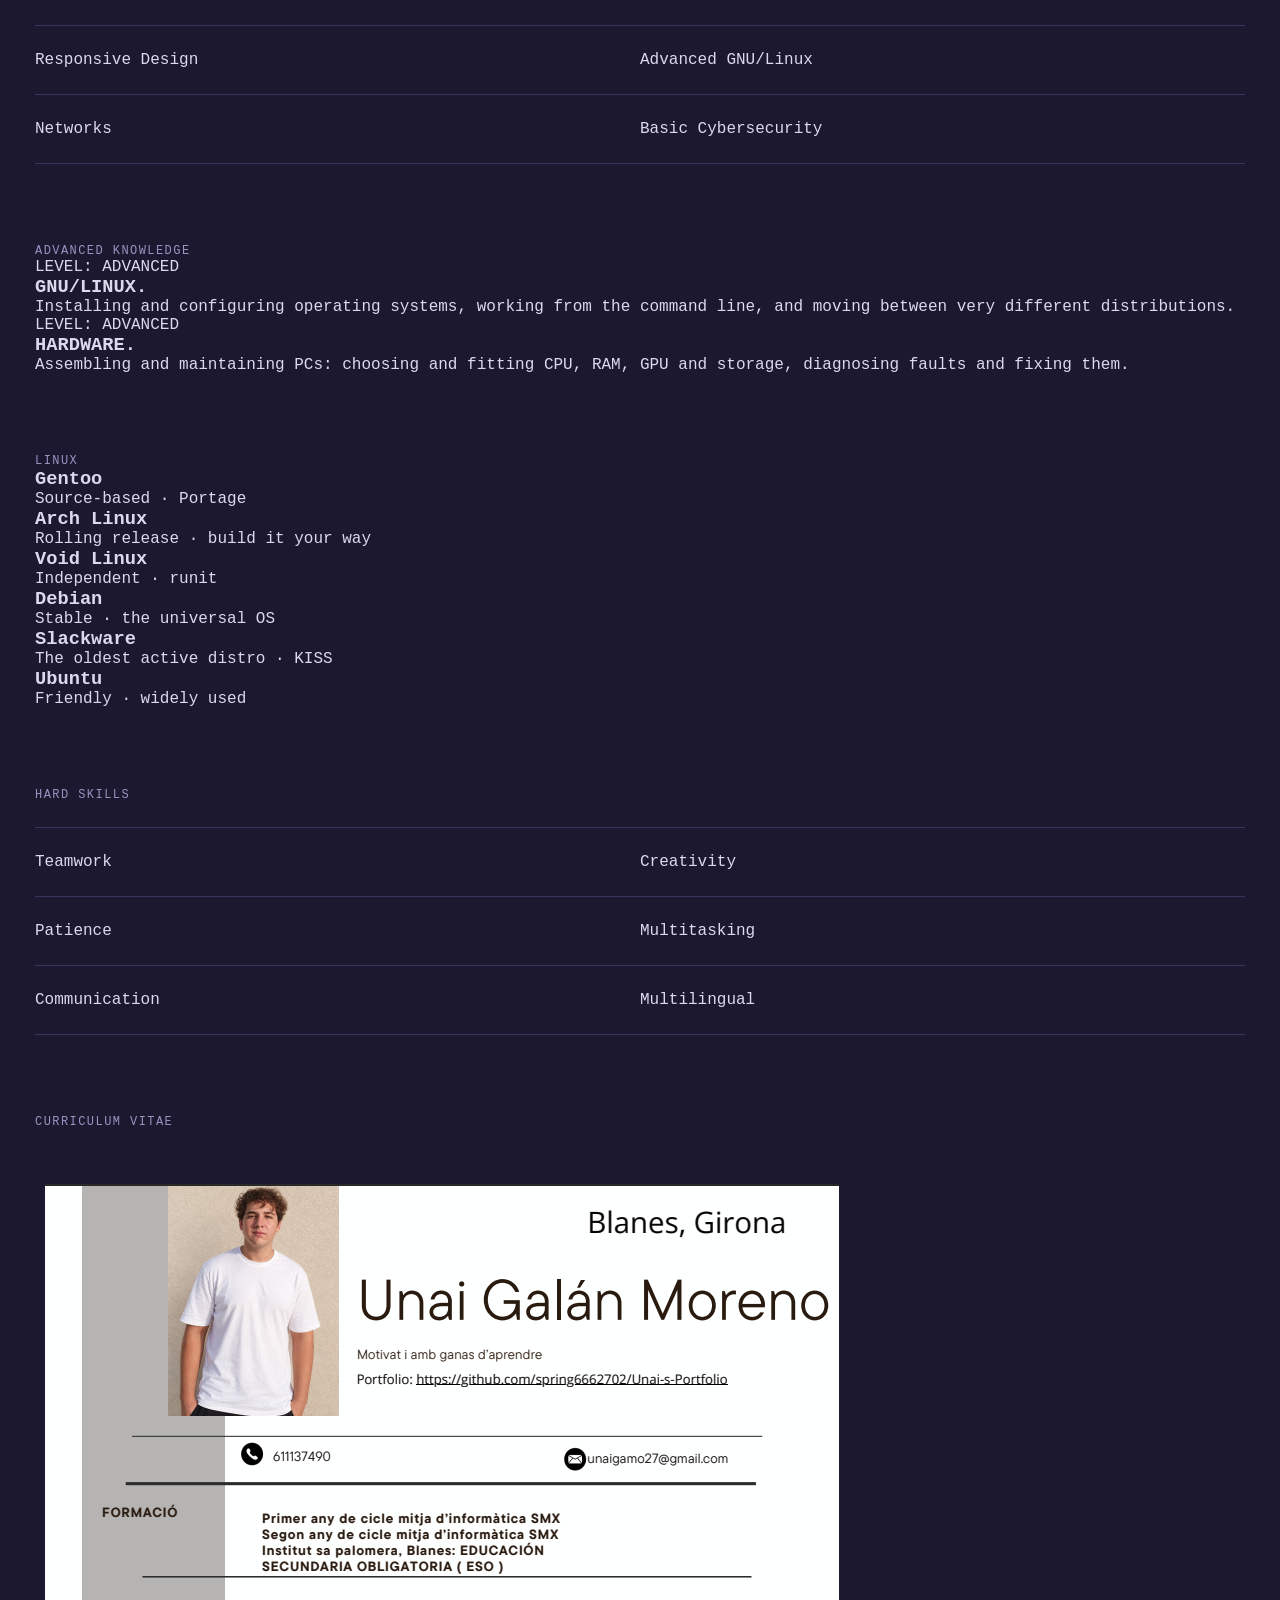
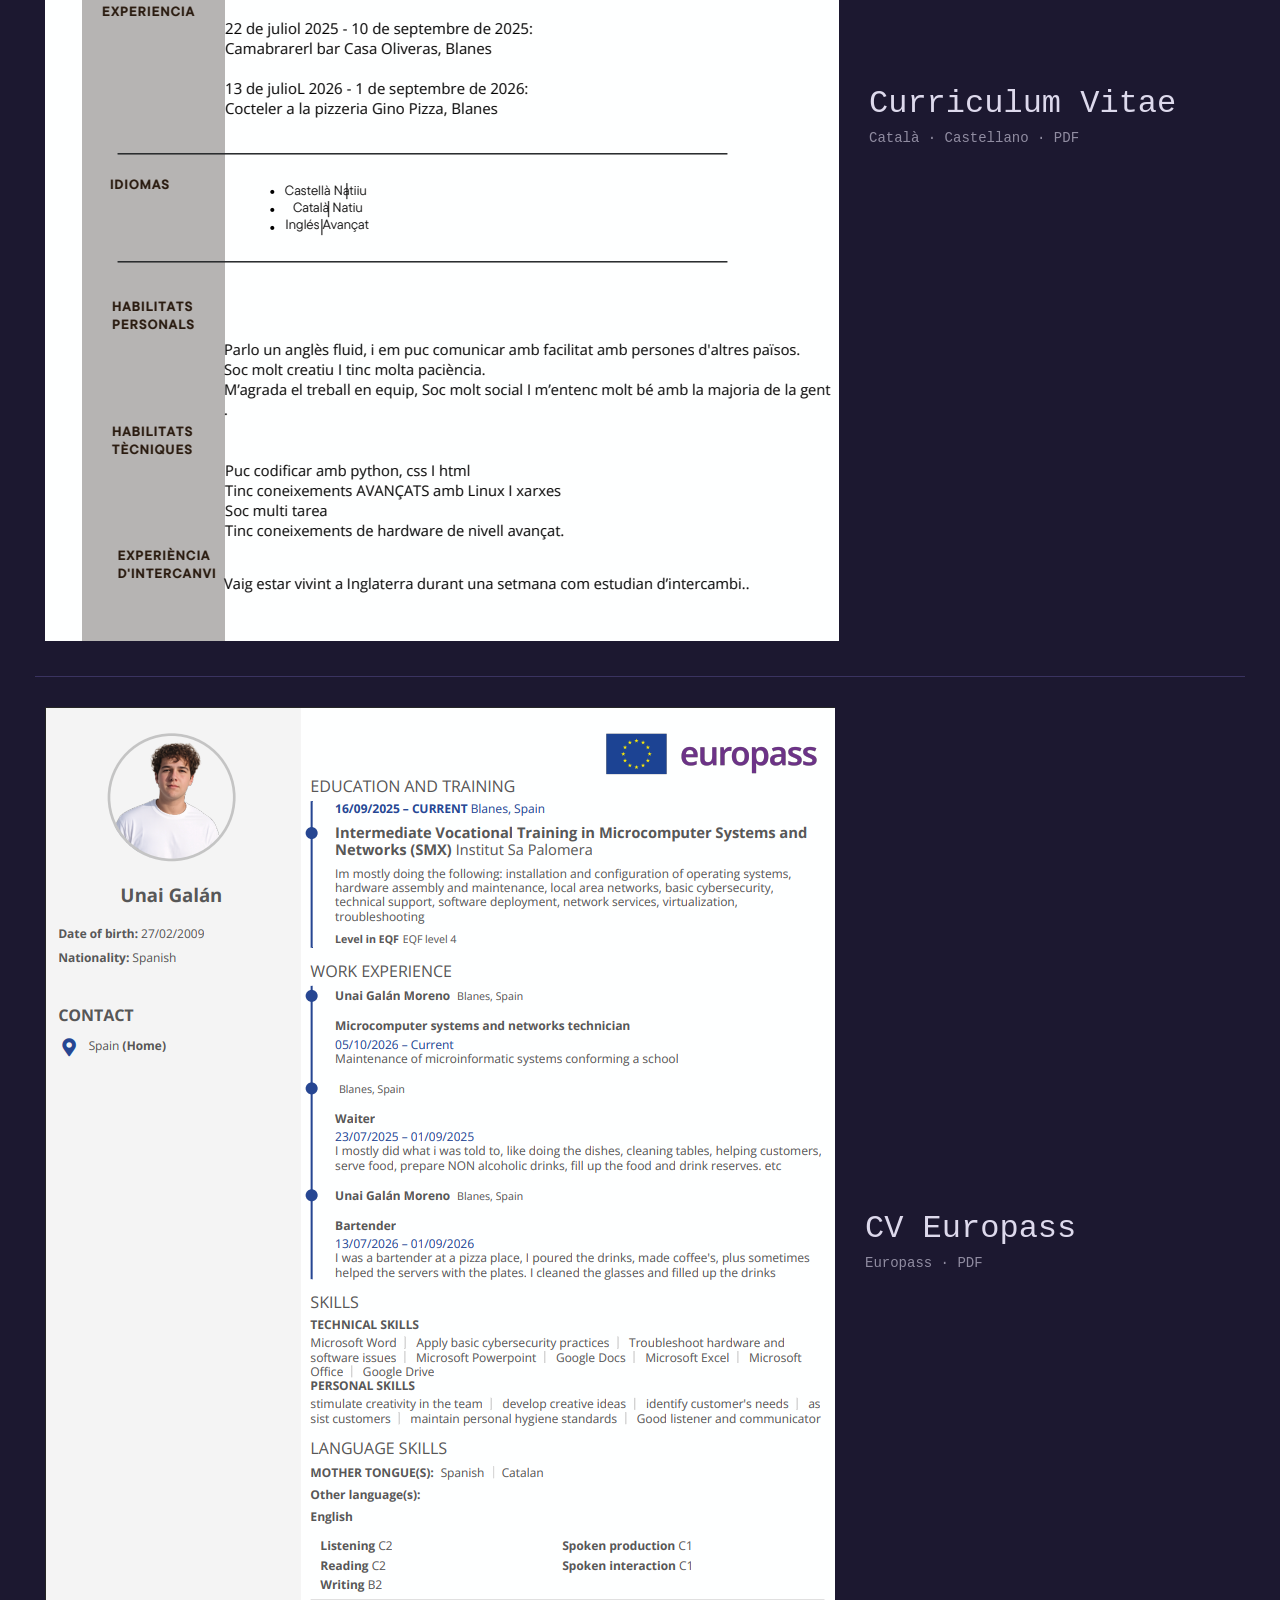
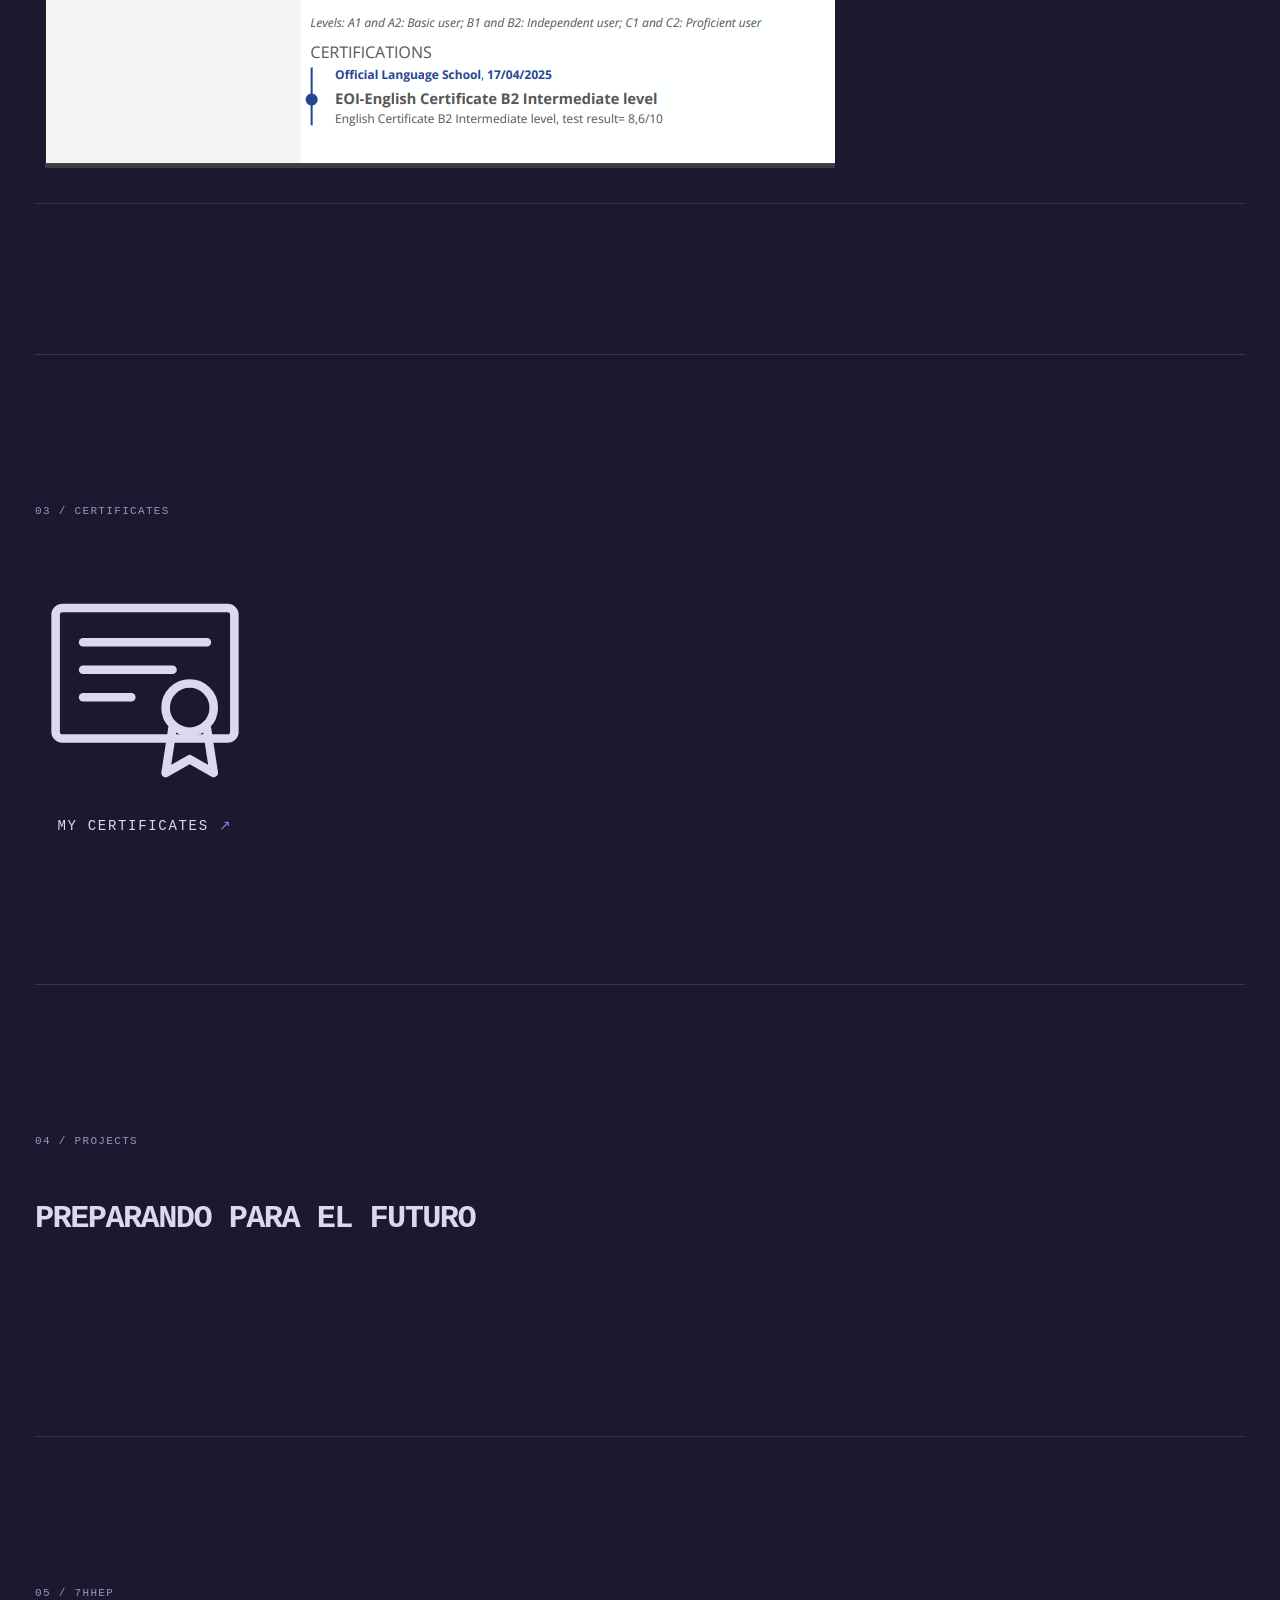
==== commit 5beea7d9: "Add files via upload" ====
--- a/portfolio/index.html
+++ b/portfolio/index.html
@@ -8,8 +8,21 @@
 <link rel="stylesheet" href="css/style.css">
 <link rel="stylesheet" href="css/animations.css">
 <link rel="stylesheet" href="css/responsive.css">
+<link rel="stylesheet" href="css/hardware.css">
 </head>
 <body>
+<svg class="hw-sprite" aria-hidden="true" focusable="false" xmlns="http://www.w3.org/2000/svg"><symbol id="hw-cpu" viewBox="0 0 200 200"><rect x="40" y="40" width="120" height="120" rx="10"/><path d="M50 62V50H62"/><rect x="72" y="72" width="56" height="56" rx="4"/><rect x="86" y="86" width="28" height="28" rx="2"/><path d="M93 100h14M100 93v14"/><path d="M54.0 40V26M54.0 160V174M40 54.0H26M160 54.0H174"/><path d="M64.2 40V26M64.2 160V174M40 64.2H26M160 64.2H174"/><path d="M74.4 40V26M74.4 160V174M40 74.4H26M160 74.4H174"/><path d="M84.6 40V26M84.6 160V174M40 84.6H26M160 84.6H174"/><path d="M94.8 40V26M94.8 160V174M40 94.8H26M160 94.8H174"/><path d="M105.0 40V26M105.0 160V174M40 105.0H26M160 105.0H174"/><path d="M115.2 40V26M115.2 160V174M40 115.2H26M160 115.2H174"/><path d="M125.4 40V26M125.4 160V174M40 125.4H26M160 125.4H174"/><path d="M135.6 40V26M135.6 160V174M40 135.6H26M160 135.6H174"/><path d="M145.8 40V26M145.8 160V174M40 145.8H26M160 145.8H174"/></symbol><symbol id="hw-fan" viewBox="0 0 100 100"><circle cx="50" cy="50" r="48"/><circle cx="50" cy="50" r="44"/><path transform="rotate(0.00 50 50)" d="M50 40C44 24 54 10 70 12C66 26 60 36 50 40Z"/><path transform="rotate(51.43 50 50)" d="M50 40C44 24 54 10 70 12C66 26 60 36 50 40Z"/><path transform="rotate(102.86 50 50)" d="M50 40C44 24 54 10 70 12C66 26 60 36 50 40Z"/><path transform="rotate(154.29 50 50)" d="M50 40C44 24 54 10 70 12C66 26 60 36 50 40Z"/><path transform="rotate(205.71 50 50)" d="M50 40C44 24 54 10 70 12C66 26 60 36 50 40Z"/><path transform="rotate(257.14 50 50)" d="M50 40C44 24 54 10 70 12C66 26 60 36 50 40Z"/><path transform="rotate(308.57 50 50)" d="M50 40C44 24 54 10 70 12C66 26 60 36 50 40Z"/><circle cx="50" cy="50" r="9"/></symbol><symbol id="hw-ram" viewBox="0 0 300 90"><rect x="4" y="10" width="292" height="60" rx="3"/><rect x="16" y="22" width="28" height="30" rx="2"/><circle cx="21" cy="27" r="1.5"/><rect x="51" y="22" width="28" height="30" rx="2"/><circle cx="56" cy="27" r="1.5"/><rect x="86" y="22" width="28" height="30" rx="2"/><circle cx="91" cy="27" r="1.5"/><rect x="121" y="22" width="28" height="30" rx="2"/><circle cx="126" cy="27" r="1.5"/><rect x="156" y="22" width="28" height="30" rx="2"/><circle cx="161" cy="27" r="1.5"/><rect x="191" y="22" width="28" height="30" rx="2"/><circle cx="196" cy="27" r="1.5"/><rect x="226" y="22" width="28" height="30" rx="2"/><circle cx="231" cy="27" r="1.5"/><rect x="261" y="22" width="28" height="30" rx="2"/><circle cx="266" cy="27" r="1.5"/><path d="M12.0 70V80M18.7 70V80M25.4 70V80M32.1 70V80M38.8 70V80M45.5 70V80M52.2 70V80M58.9 70V80M65.6 70V80M72.3 70V80M79.0 70V80M85.7 70V80M92.4 70V80M99.1 70V80M105.8 70V80M112.5 70V80M119.2 70V80M146.0 70V80M152.7 70V80M159.4 70V80M166.1 70V80M172.8 70V80M179.5 70V80M186.2 70V80M192.9 70V80M199.6 70V80M206.3 70V80M213.0 70V80M219.7 70V80M226.4 70V80M233.1 70V80M239.8 70V80M246.5 70V80M253.2 70V80M259.9 70V80M266.6 70V80M273.3 70V80M280.0 70V80M286.7 70V80"/><path d="M126 70V78H144V70"/><circle cx="12" cy="60" r="2"/><circle cx="288" cy="60" r="2"/></symbol><symbol id="hw-gpu" viewBox="0 0 320 130"><rect x="20" y="10" width="290" height="90" rx="6"/><rect x="4" y="6" width="16" height="104" rx="2"/><path d="M8 20h8M8 30h8M8 40h8M8 50h8"/><use href="#hw-fan" x="74" y="19" width="72" height="72"/><use href="#hw-fan" x="184" y="19" width="72" height="72"/><path d="M30 20H64M270 20H300M30 90H64M270 90H300"/><rect x="250" y="2" width="50" height="8" rx="1"/><rect x="60" y="100" width="124" height="14"/><path d="M64 100V114M69 100V114M74 100V114M79 100V114M84 100V114M89 100V114M94 100V114M99 100V114M104 100V114M109 100V114M114 100V114M119 100V114M124 100V114M129 100V114M134 100V114M139 100V114M144 100V114M149 100V114M154 100V114M159 100V114M164 100V114M169 100V114M174 100V114M179 100V114"/></symbol><symbol id="hw-ssd" viewBox="0 0 300 80"><rect x="10" y="12" width="286" height="56" rx="3"/><path d="M0 18H10"/><path d="M0 22H10"/><path d="M0 26H10"/><path d="M0 30H10"/><path d="M0 34H10"/><path d="M0 38H10"/><path d="M0 42H10"/><path d="M0 46H10"/><path d="M0 50H10"/><path d="M0 54H10"/><path d="M0 58H10"/><path d="M0 62H10"/><rect x="40" y="22" width="50" height="36" rx="2"/><rect x="100" y="22" width="50" height="36" rx="2"/><rect x="160" y="22" width="50" height="36" rx="2"/><rect x="220" y="26" width="28" height="28" rx="2"/><circle cx="288" cy="40" r="6"/><path d="M20 28h8M20 36h8M20 44h8"/></symbol></svg>
+<div class="hw-layer" aria-hidden="true">
+<div class="hw hw-1" data-speed="0.1" data-rot="12" data-spin="0"><svg viewBox="0 0 200 200"><use href="#hw-cpu"/></svg></div>
+<div class="hw hw-2" data-speed="0.07" data-rot="-18" data-spin="0"><svg viewBox="0 0 300 90"><use href="#hw-ram"/></svg></div>
+<div class="hw hw-3" data-speed="0.12" data-rot="-8" data-spin="0"><svg viewBox="0 0 320 130"><use href="#hw-gpu"/></svg></div>
+<div class="hw hw-4" data-speed="0.05" data-rot="0" data-spin="0.08"><svg viewBox="0 0 100 100"><use href="#hw-fan"/></svg></div>
+<div class="hw hw-5" data-speed="0.09" data-rot="20" data-spin="0"><svg viewBox="0 0 300 80"><use href="#hw-ssd"/></svg></div>
+<div class="hw hw-6" data-speed="0.06" data-rot="-10" data-spin="0"><svg viewBox="0 0 200 200"><use href="#hw-cpu"/></svg></div>
+<div class="hw hw-7" data-speed="0.11" data-rot="25" data-spin="0"><svg viewBox="0 0 300 90"><use href="#hw-ram"/></svg></div>
+<div class="hw hw-8" data-speed="0.08" data-rot="0" data-spin="-0.1"><svg viewBox="0 0 100 100"><use href="#hw-fan"/></svg></div>
+<div class="hw hw-9" data-speed="0.07" data-rot="8" data-spin="0"><svg viewBox="0 0 320 130"><use href="#hw-gpu"/></svg></div>
+</div>
 <div class="noise"></div><div class="cursor"></div><div class="cursor-dot"></div>
 <header class="header">
 <a class="logo magnetic" href="#home">YN<span>.</span></a>
@@ -81,7 +94,31 @@
 
 <div class="skills-title">TECHNICAL SKILLS</div>
 <div class="skills-grid">
-<span>HTML</span><span>CSS</span><span>Python</span><span>Blender</span><span>Git</span><span>Hardware knowledge</span><span>Responsive Design</span><span>Linux</span><span>Networks</span><span>Basic Cybersecurity</span>
+<span>HTML</span><span>CSS</span><span>Python</span><span>Blender</span><span>Git</span><span>Advanced hardware: PC assembly &amp; maintenance</span><span>Responsive Design</span><span>Advanced GNU/Linux</span><span>Networks</span><span>Basic Cybersecurity</span>
+</div>
+
+<div class="skills-title">ADVANCED KNOWLEDGE</div>
+<div class="expertise">
+    <div class="expertise-item reveal">
+        <span>LEVEL: ADVANCED</span>
+        <h3>GNU/LINUX.</h3>
+        <p>Installing and configuring operating systems, working from the command line, and moving between very different distributions.</p>
+    </div>
+    <div class="expertise-item reveal delay-1">
+        <span>LEVEL: ADVANCED</span>
+        <h3>HARDWARE.</h3>
+        <p>Assembling and maintaining PCs: choosing and fitting CPU, RAM, GPU and storage, diagnosing faults and fixing them.</p>
+    </div>
+</div>
+
+<div class="skills-title">LINUX</div>
+<div class="distro-grid">
+<div class="distro reveal"><span class="distro-logo" role="img" aria-label="Gentoo logo" style="--logo:url('assets/images/logos/gentoo.svg'),url('https://cdn.jsdelivr.net/npm/simple-icons@13/icons/gentoo.svg')"></span><div><h3>Gentoo</h3><p>Source-based · Portage</p></div></div>
+<div class="distro reveal delay-1"><span class="distro-logo" role="img" aria-label="Arch Linux logo" style="--logo:url('assets/images/logos/archlinux.svg'),url('https://cdn.jsdelivr.net/npm/simple-icons@13/icons/archlinux.svg')"></span><div><h3>Arch Linux</h3><p>Rolling release · build it your way</p></div></div>
+<div class="distro reveal"><span class="distro-logo" role="img" aria-label="Void Linux logo" style="--logo:url('assets/images/logos/voidlinux.svg'),url('https://cdn.jsdelivr.net/npm/simple-icons@13/icons/voidlinux.svg')"></span><div><h3>Void Linux</h3><p>Independent · runit</p></div></div>
+<div class="distro reveal delay-1"><span class="distro-logo" role="img" aria-label="Debian logo" style="--logo:url('assets/images/logos/debian.svg'),url('https://cdn.jsdelivr.net/npm/simple-icons@13/icons/debian.svg')"></span><div><h3>Debian</h3><p>Stable · the universal OS</p></div></div>
+<div class="distro reveal"><span class="distro-logo" role="img" aria-label="Slackware logo" style="--logo:url('assets/images/logos/slackware.svg'),url('https://cdn.jsdelivr.net/npm/simple-icons@13/icons/slackware.svg')"></span><div><h3>Slackware</h3><p>The oldest active distro · KISS</p></div></div>
+<div class="distro reveal delay-1"><span class="distro-logo" role="img" aria-label="Ubuntu logo" style="--logo:url('assets/images/logos/ubuntu.svg'),url('https://cdn.jsdelivr.net/npm/simple-icons@13/icons/ubuntu.svg')"></span><div><h3>Ubuntu</h3><p>Friendly · widely used</p></div></div>
 </div>
 
 <div class="skills-title">HARD SKILLS</div>
@@ -175,5 +212,5 @@
 <a class="email magnetic reveal" href="https://wa.me/34611137490" target="_blank">Whatsapp= 611 137 490 ↗</a>
 </main>
 <footer><span>© 2026 Unai Galán Moreno</span><div><a href="#" class="magnetic">GitHub</a><a href="#" class="magnetic">LinkedIn</a><a href="#" class="magnetic">Infojobs</a></div></footer>
-<script src="js/cursor.js"></script><script src="js/animations.js"></script><script src="js/projects.js"></script><script src="js/main.js"></script><script src="js/colorblind.js"></script>
+<script src="js/cursor.js"></script><script src="js/animations.js"></script><script src="js/projects.js"></script><script src="js/main.js"></script><script src="js/hardware.js"></script><script src="js/colorblind.js"></script>
 </body></html>
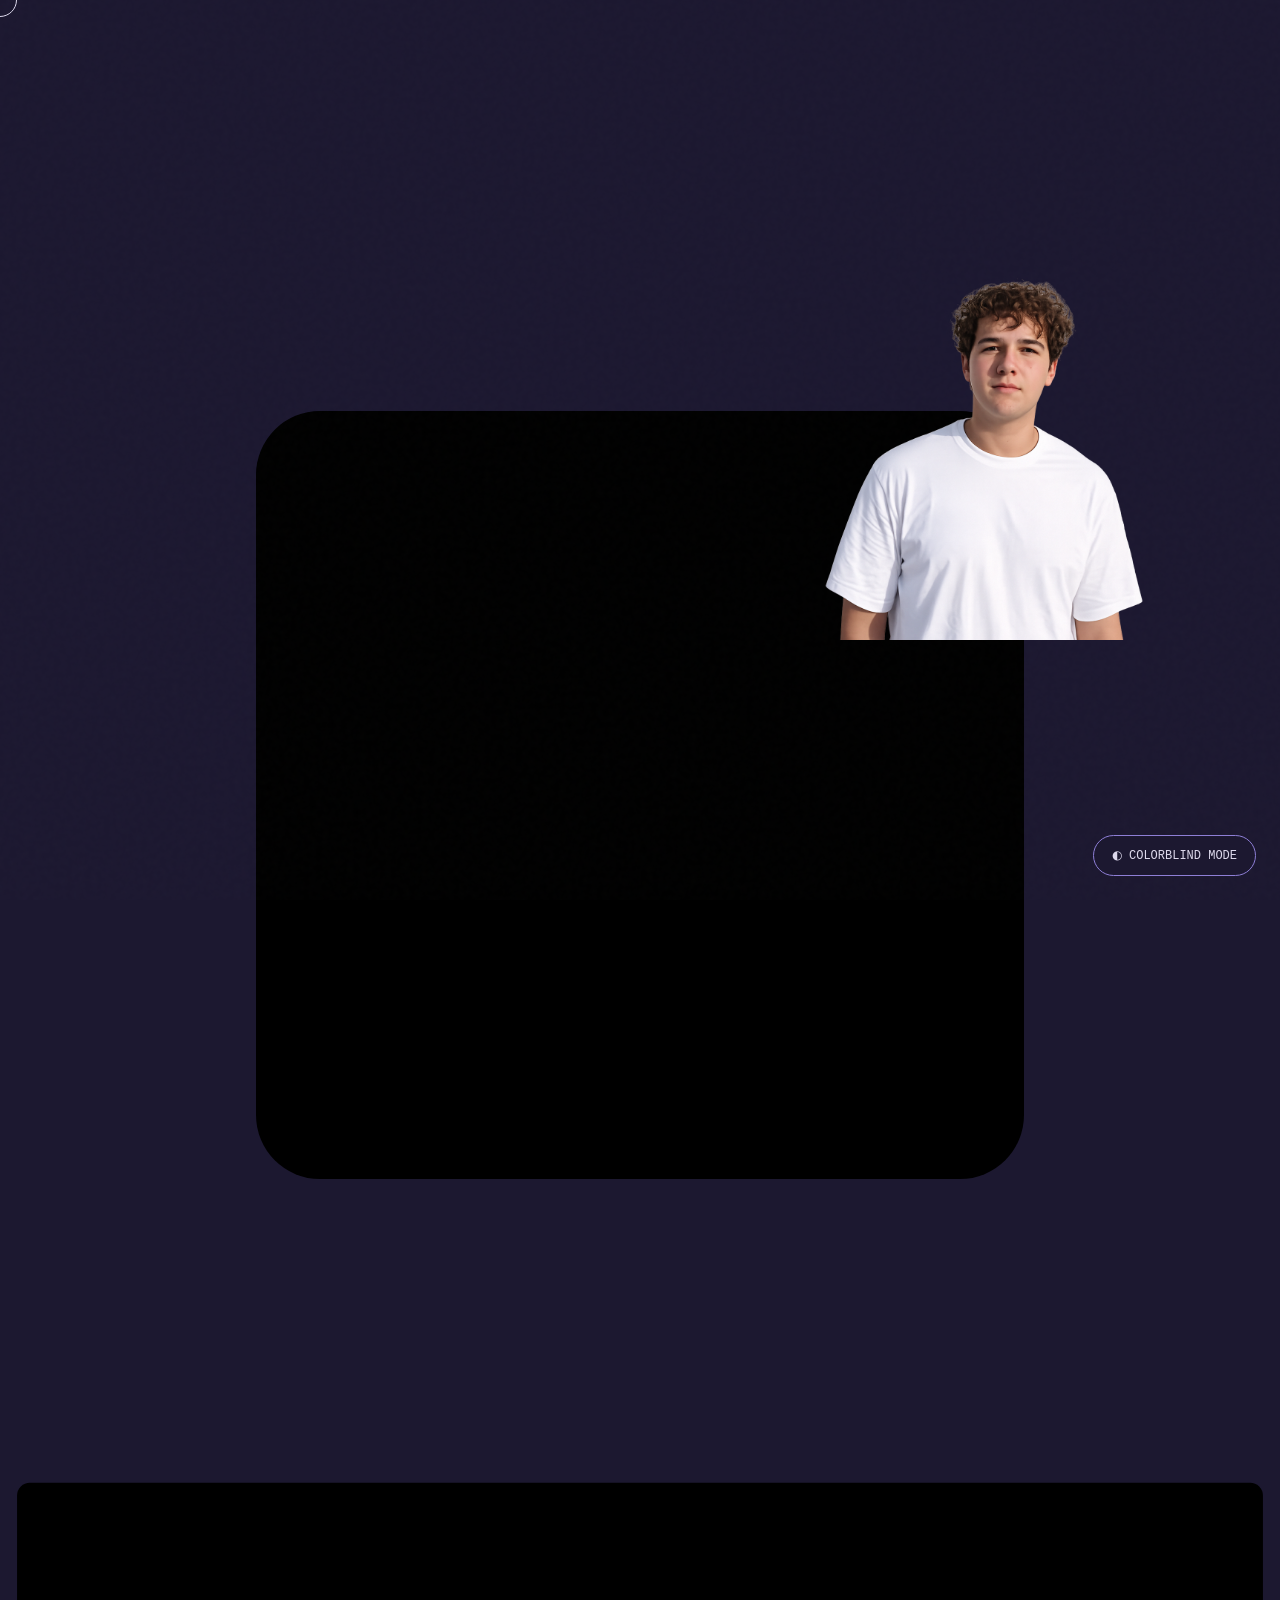
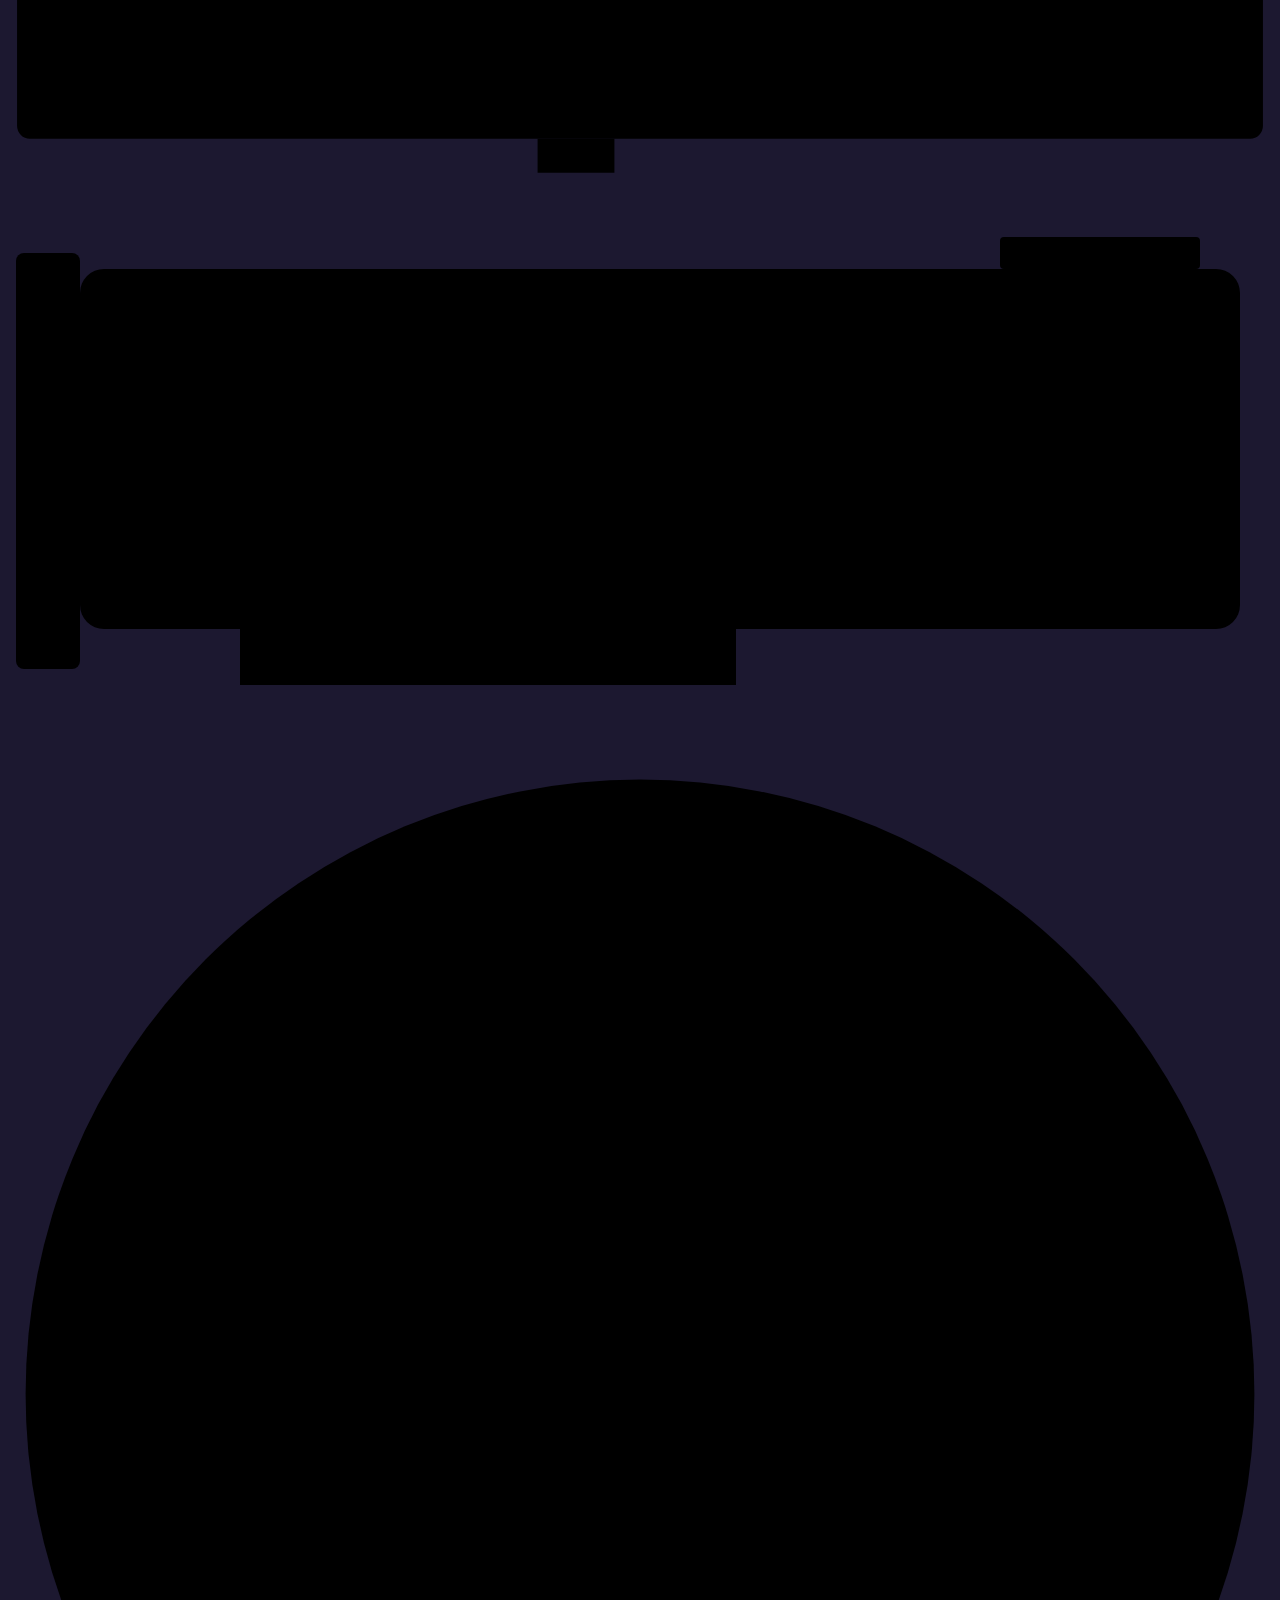
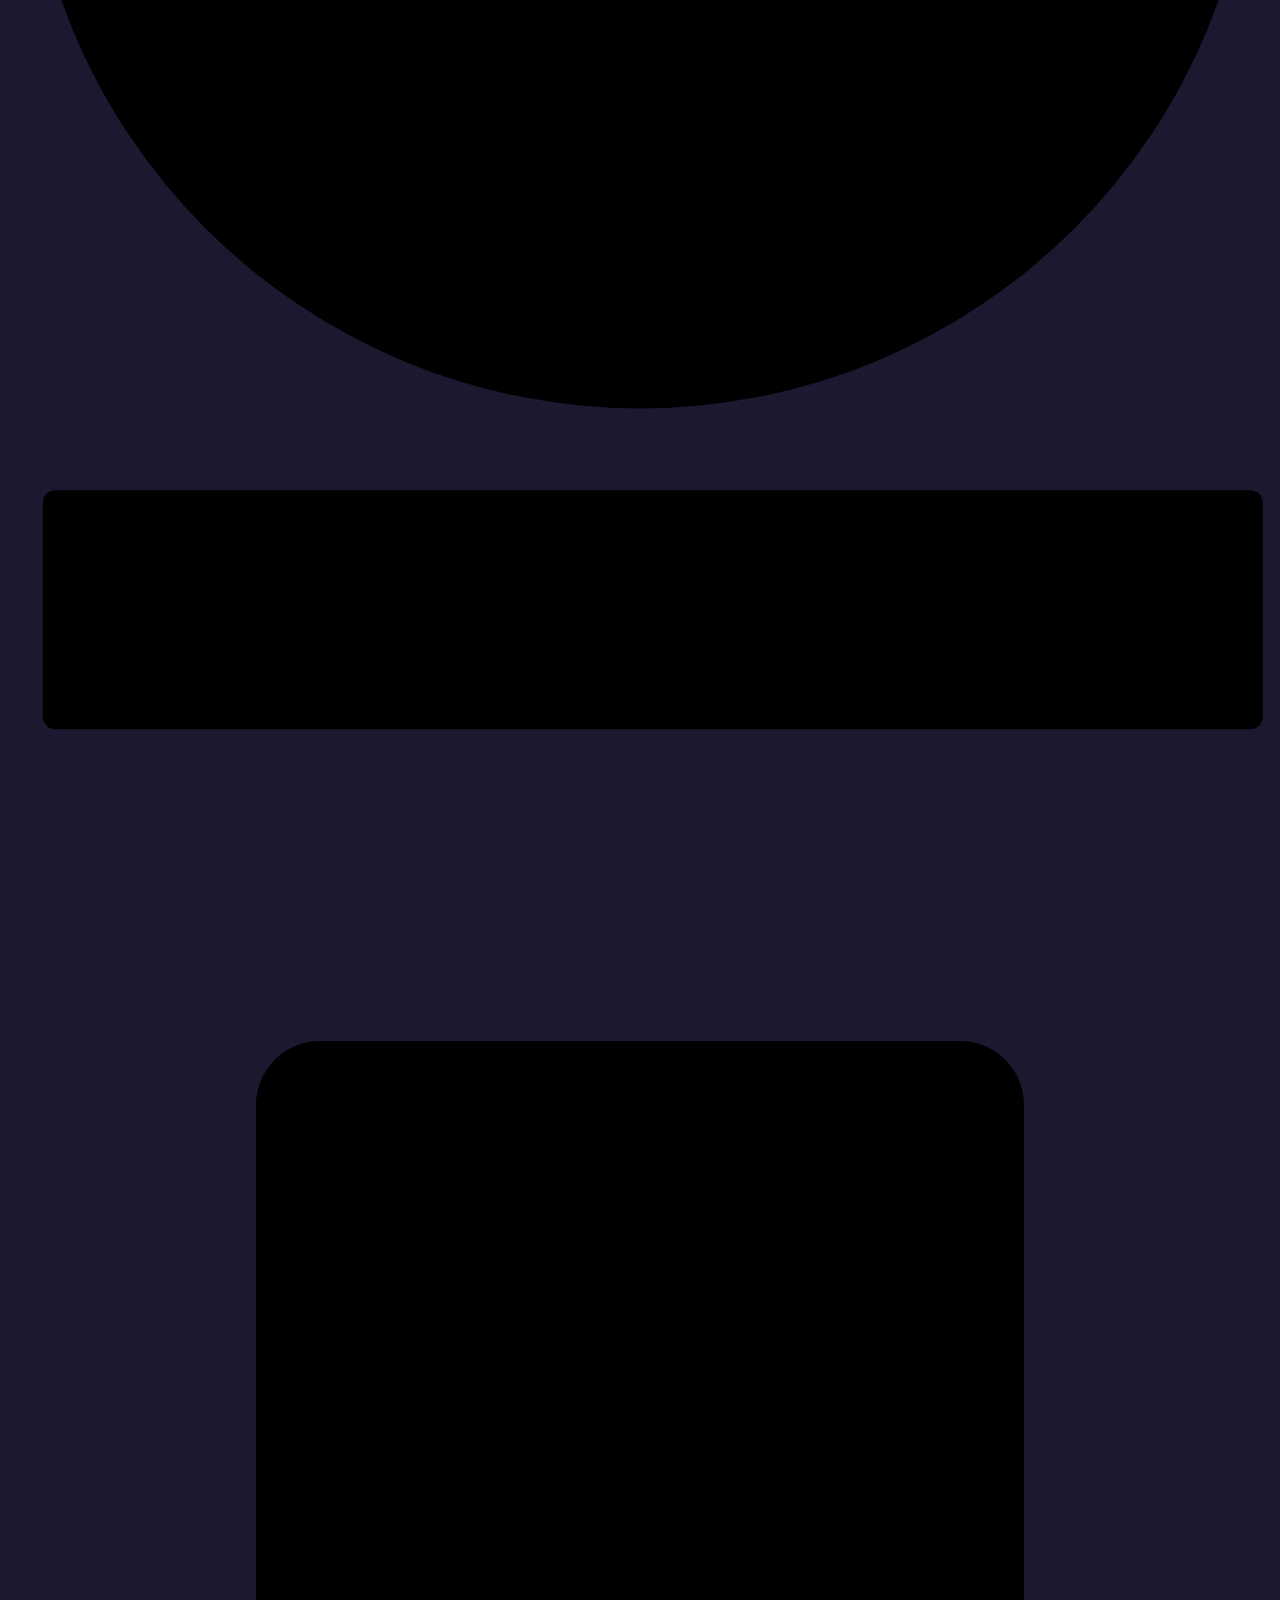
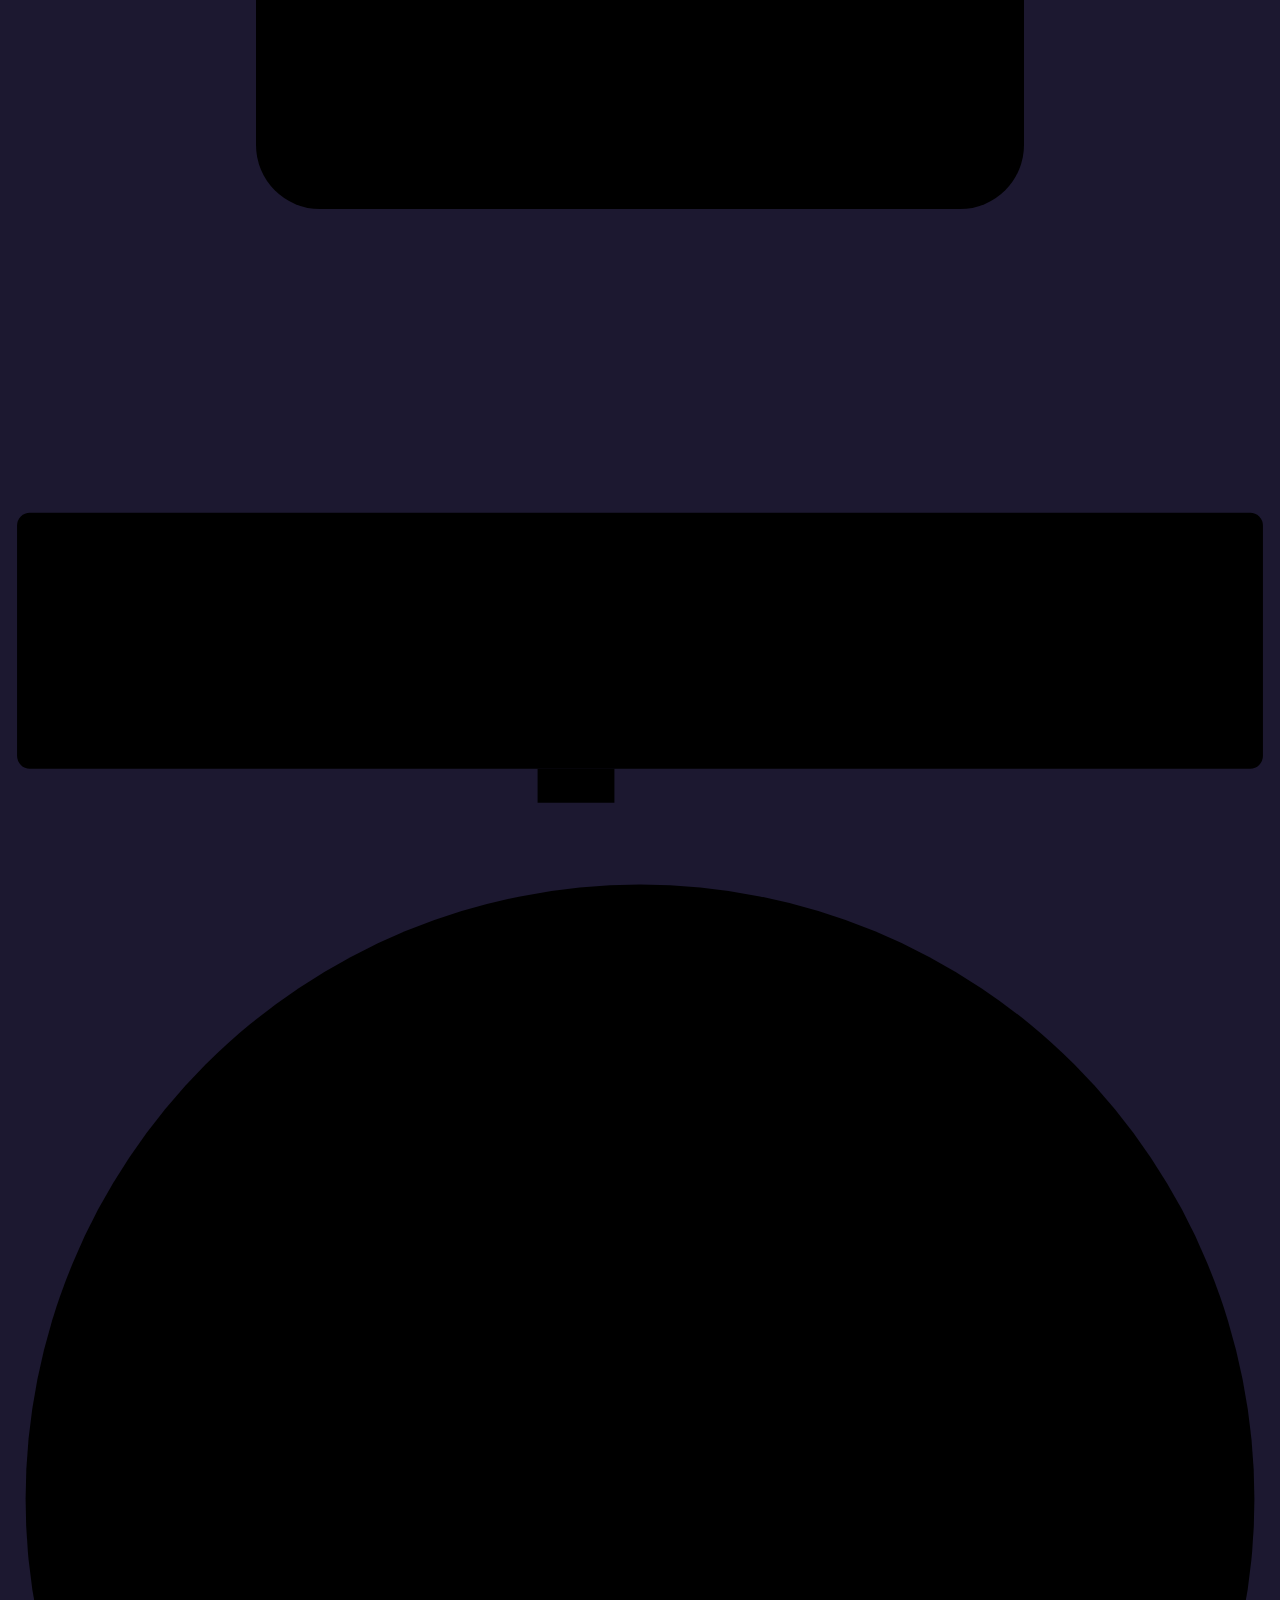
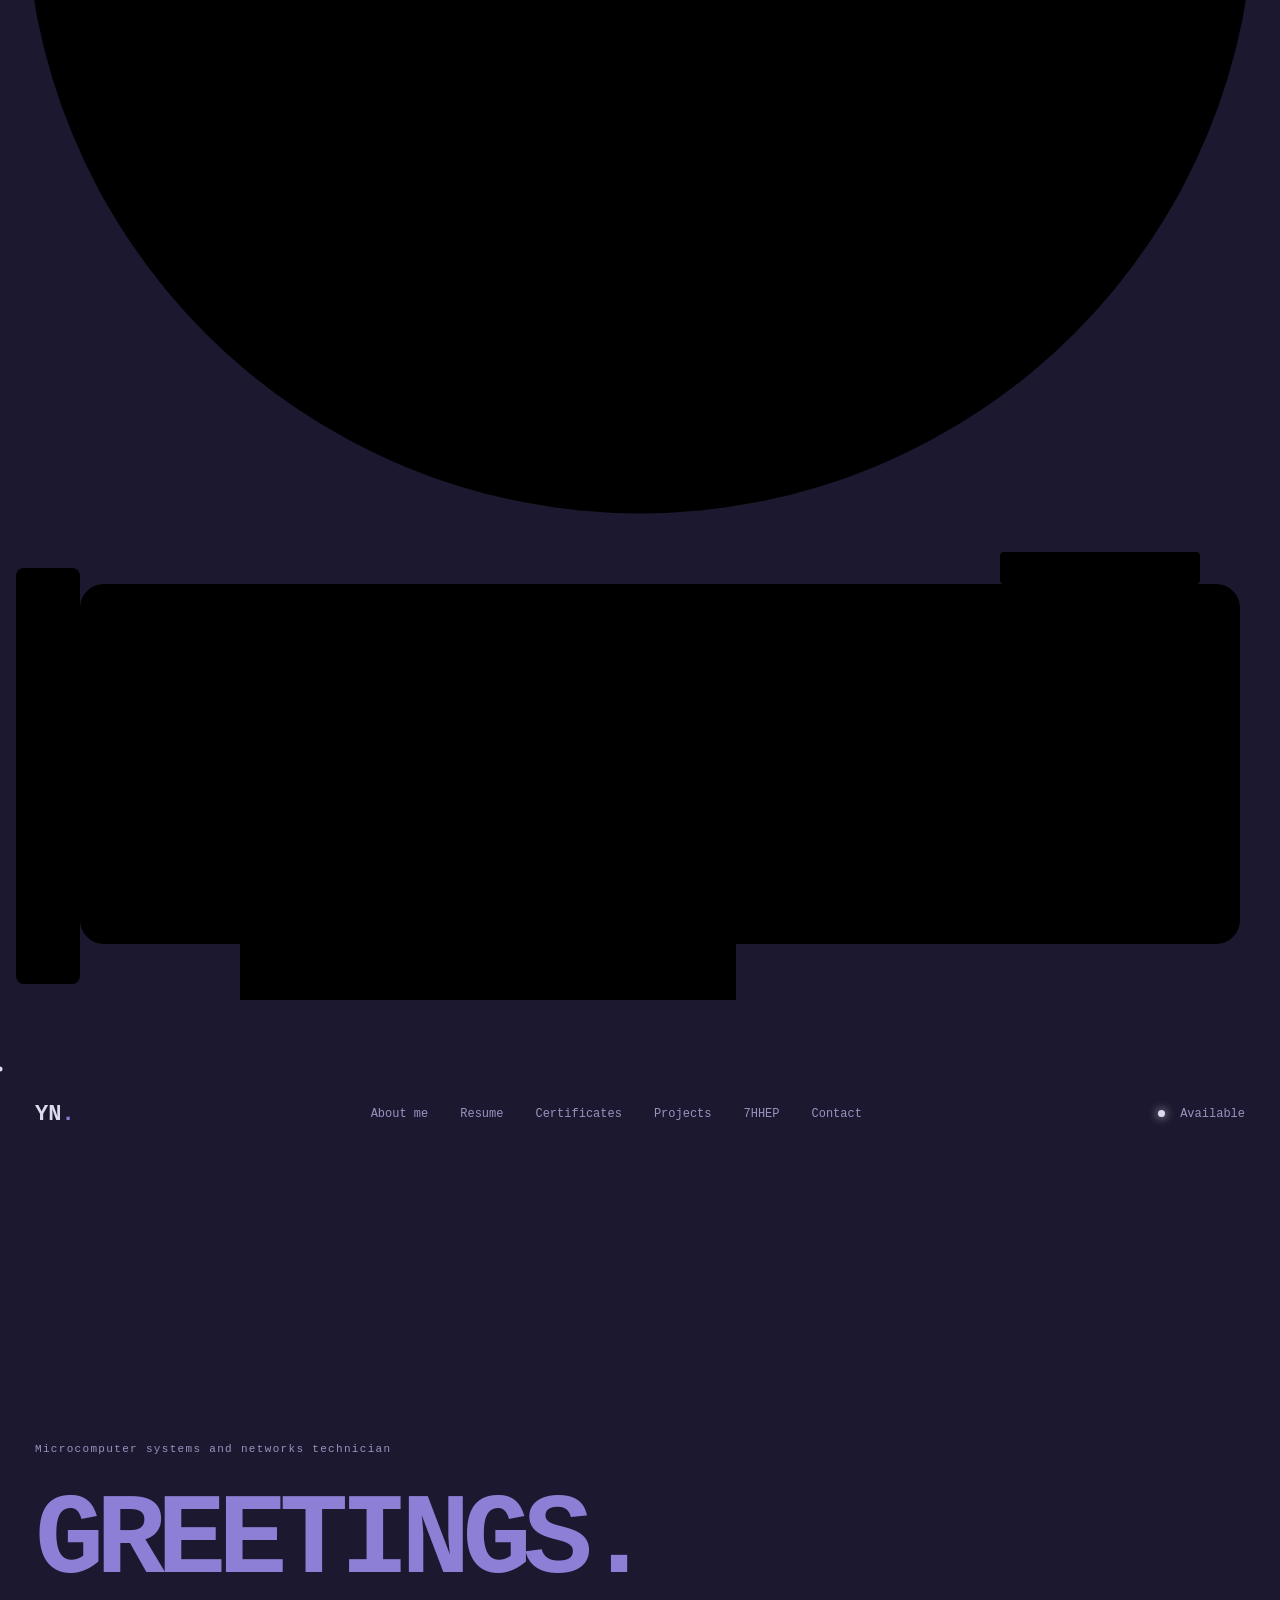
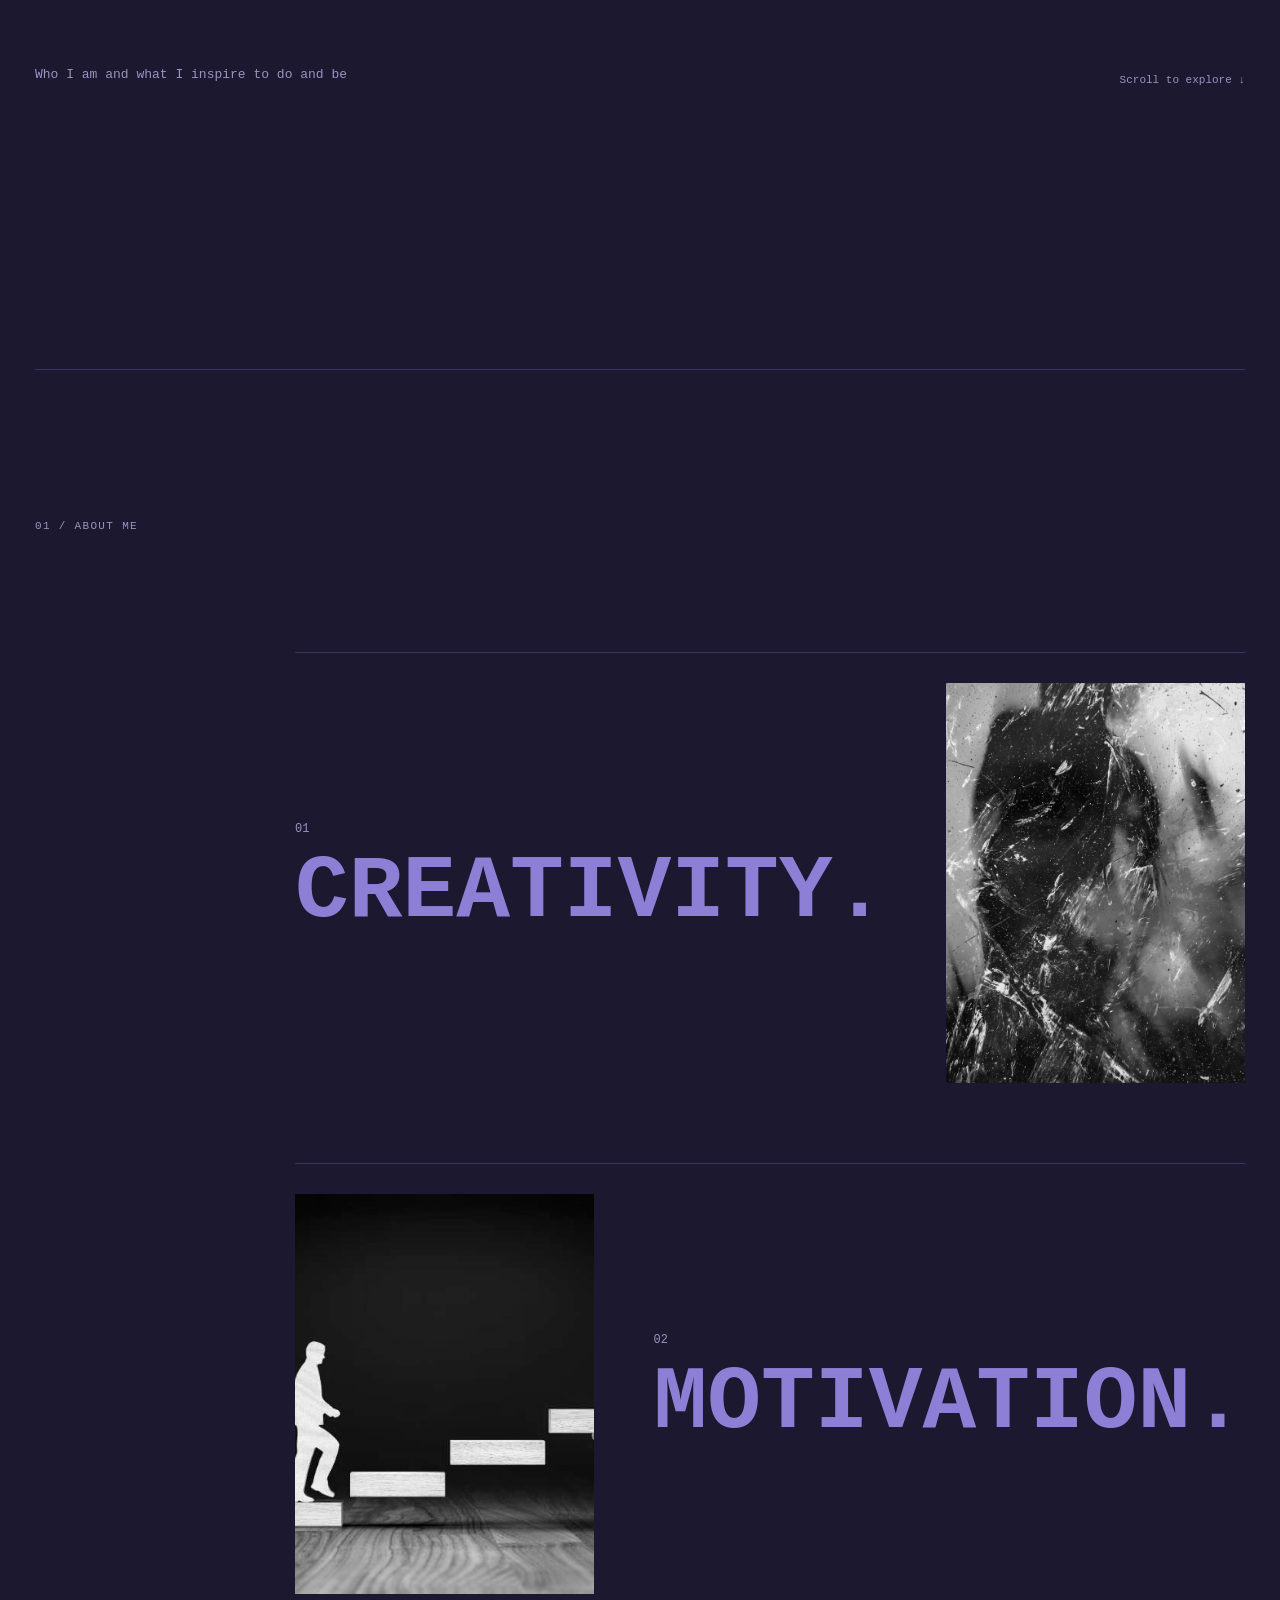
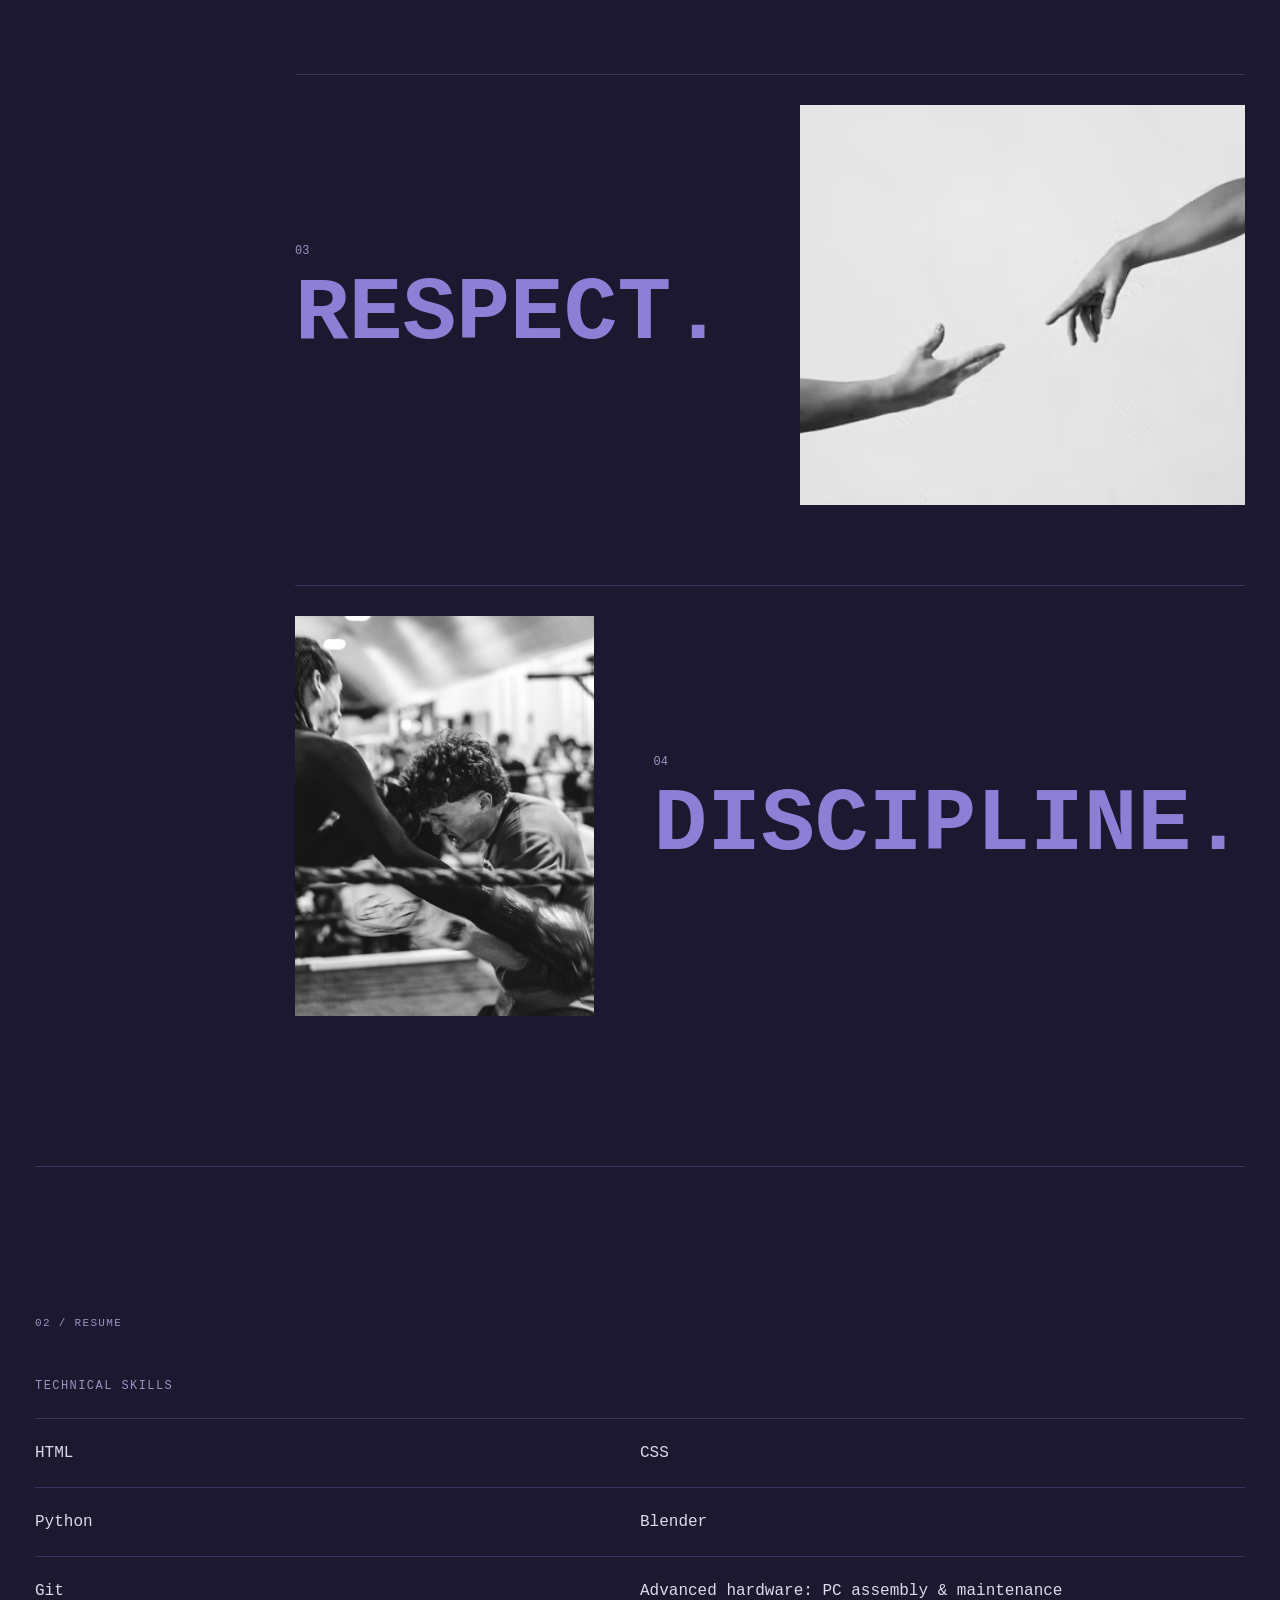
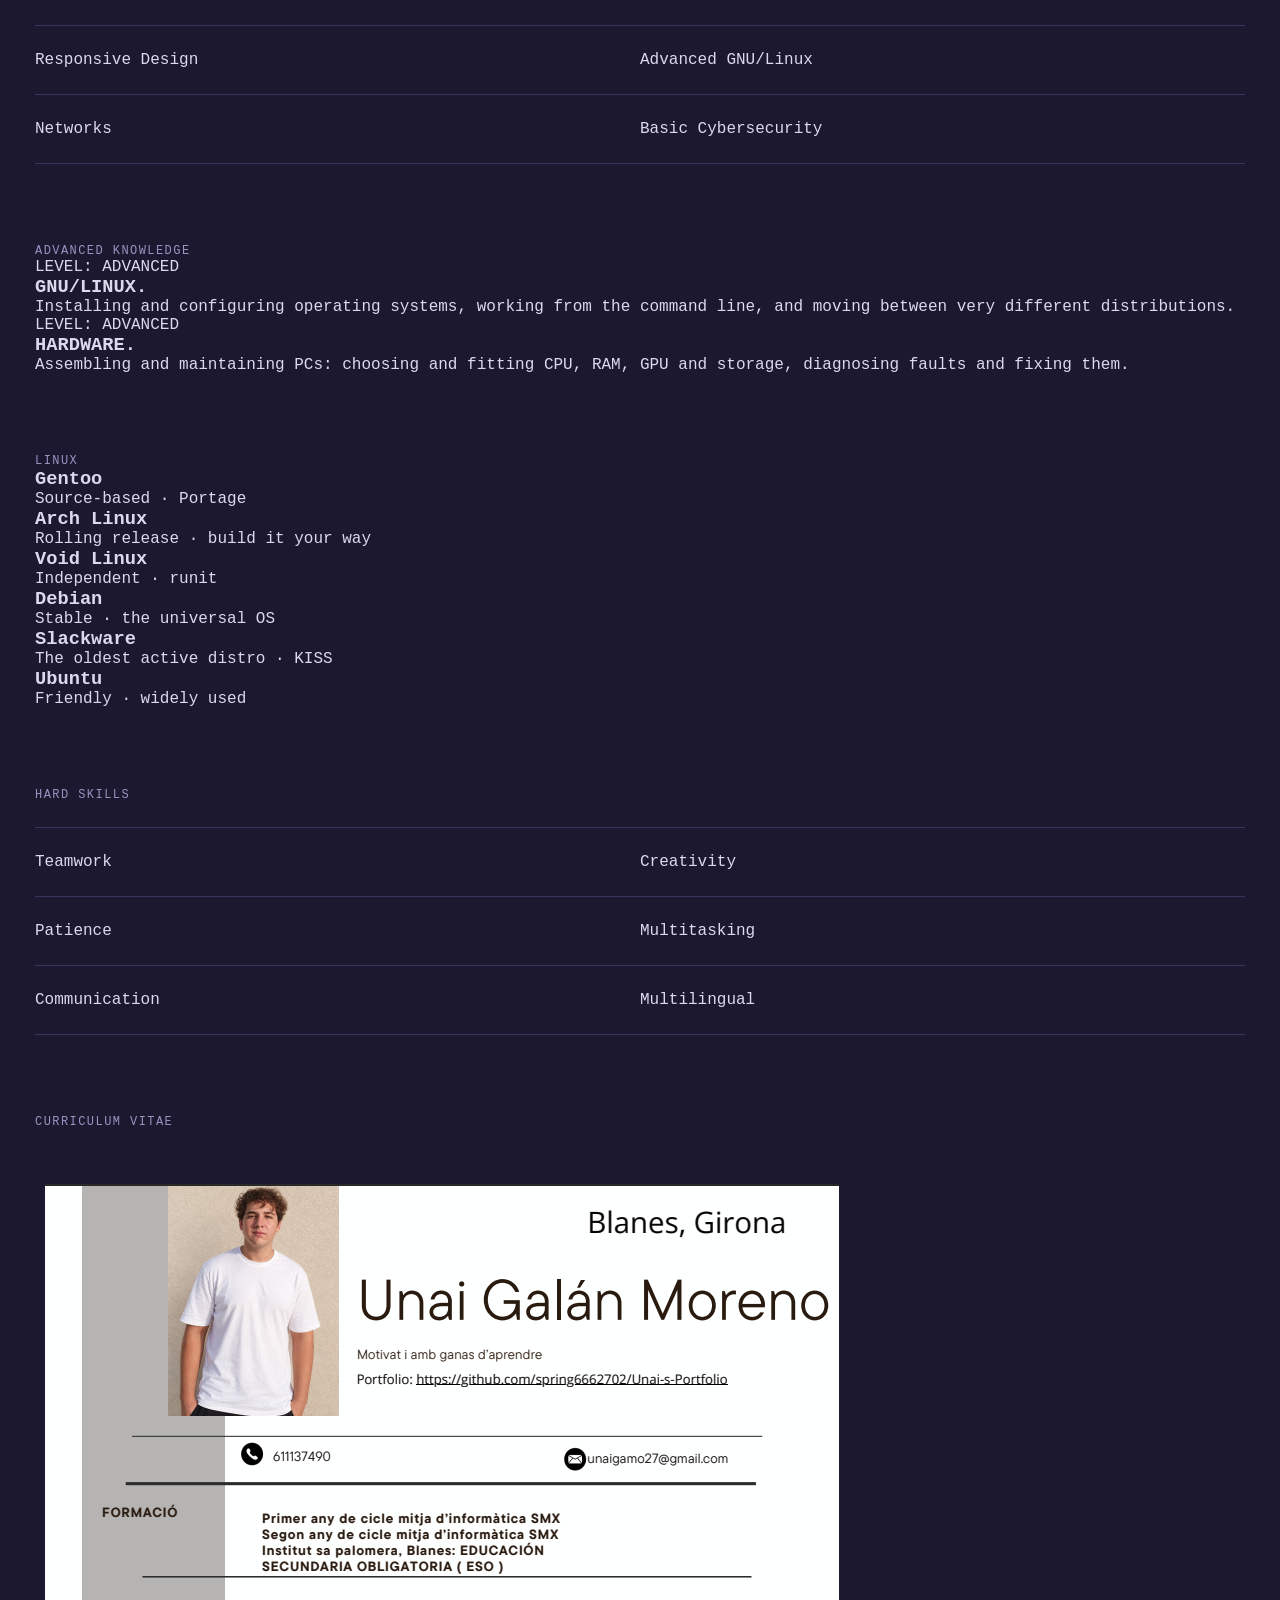
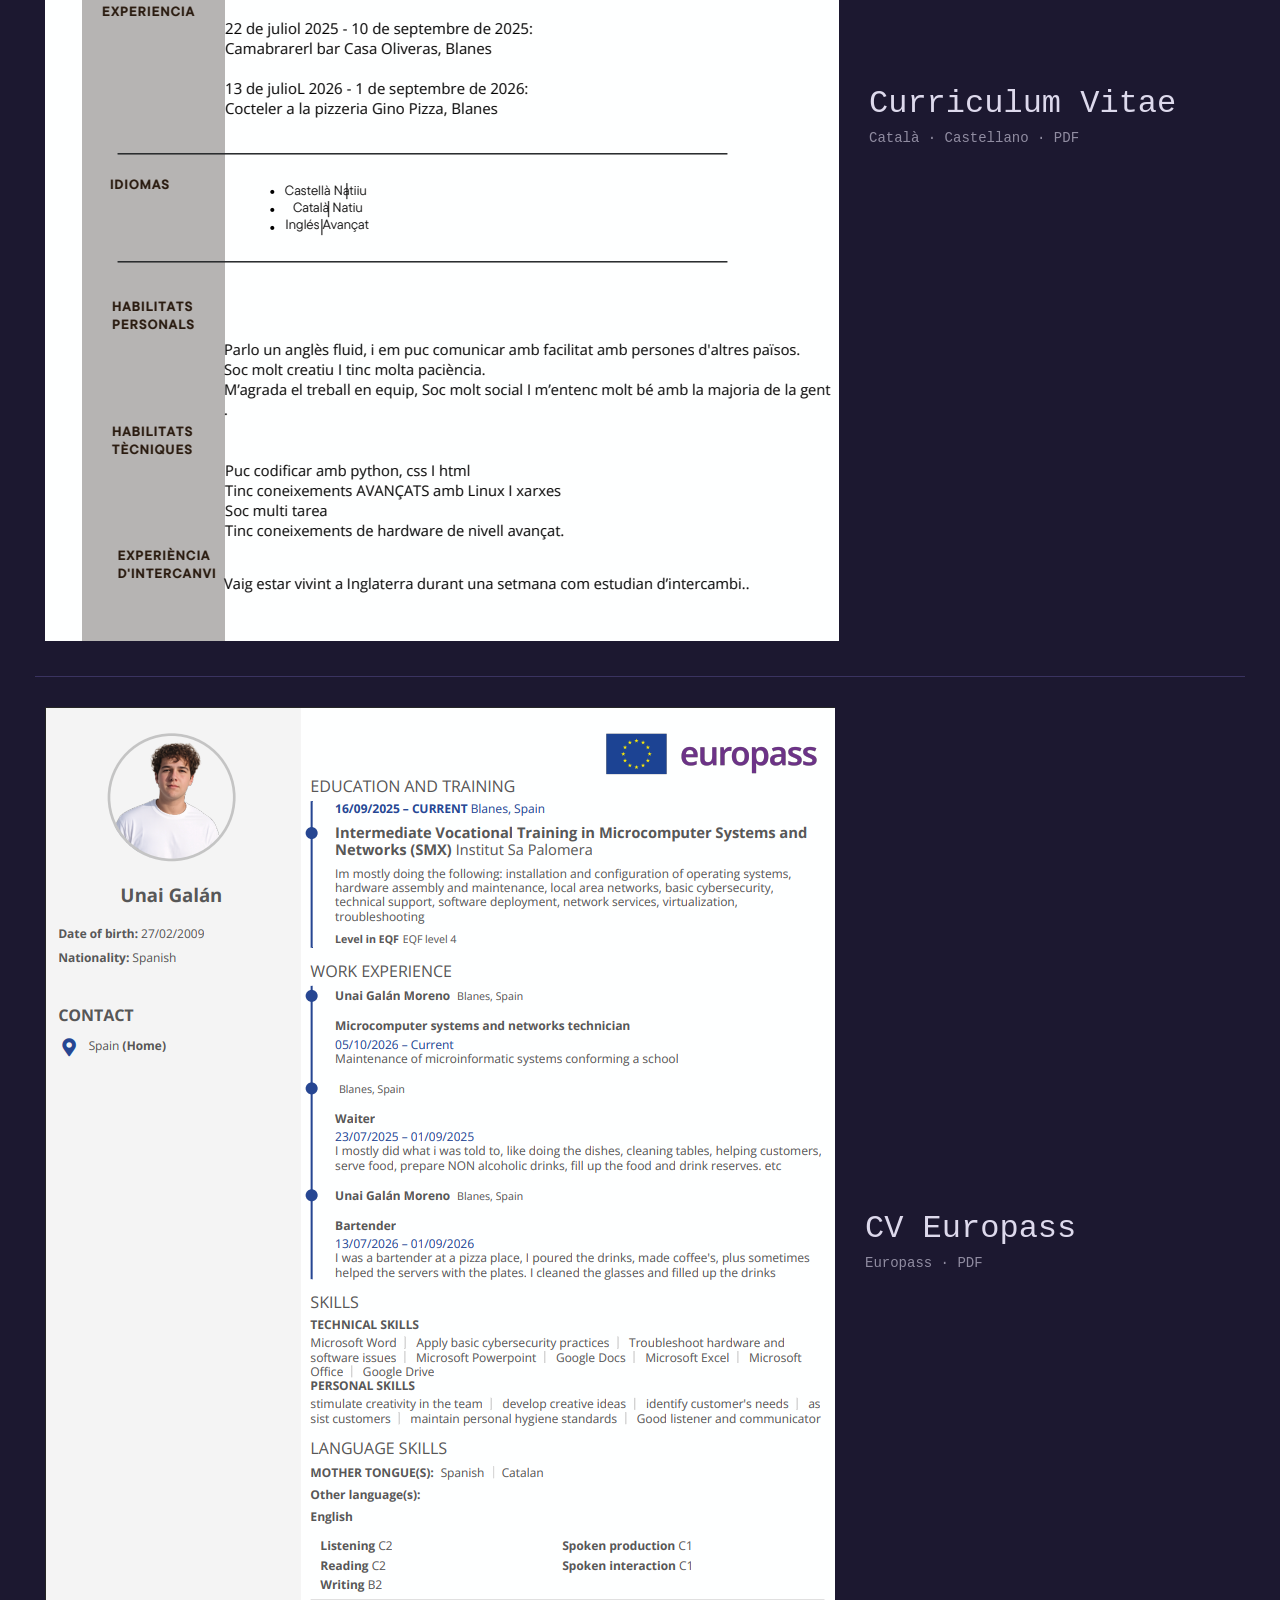
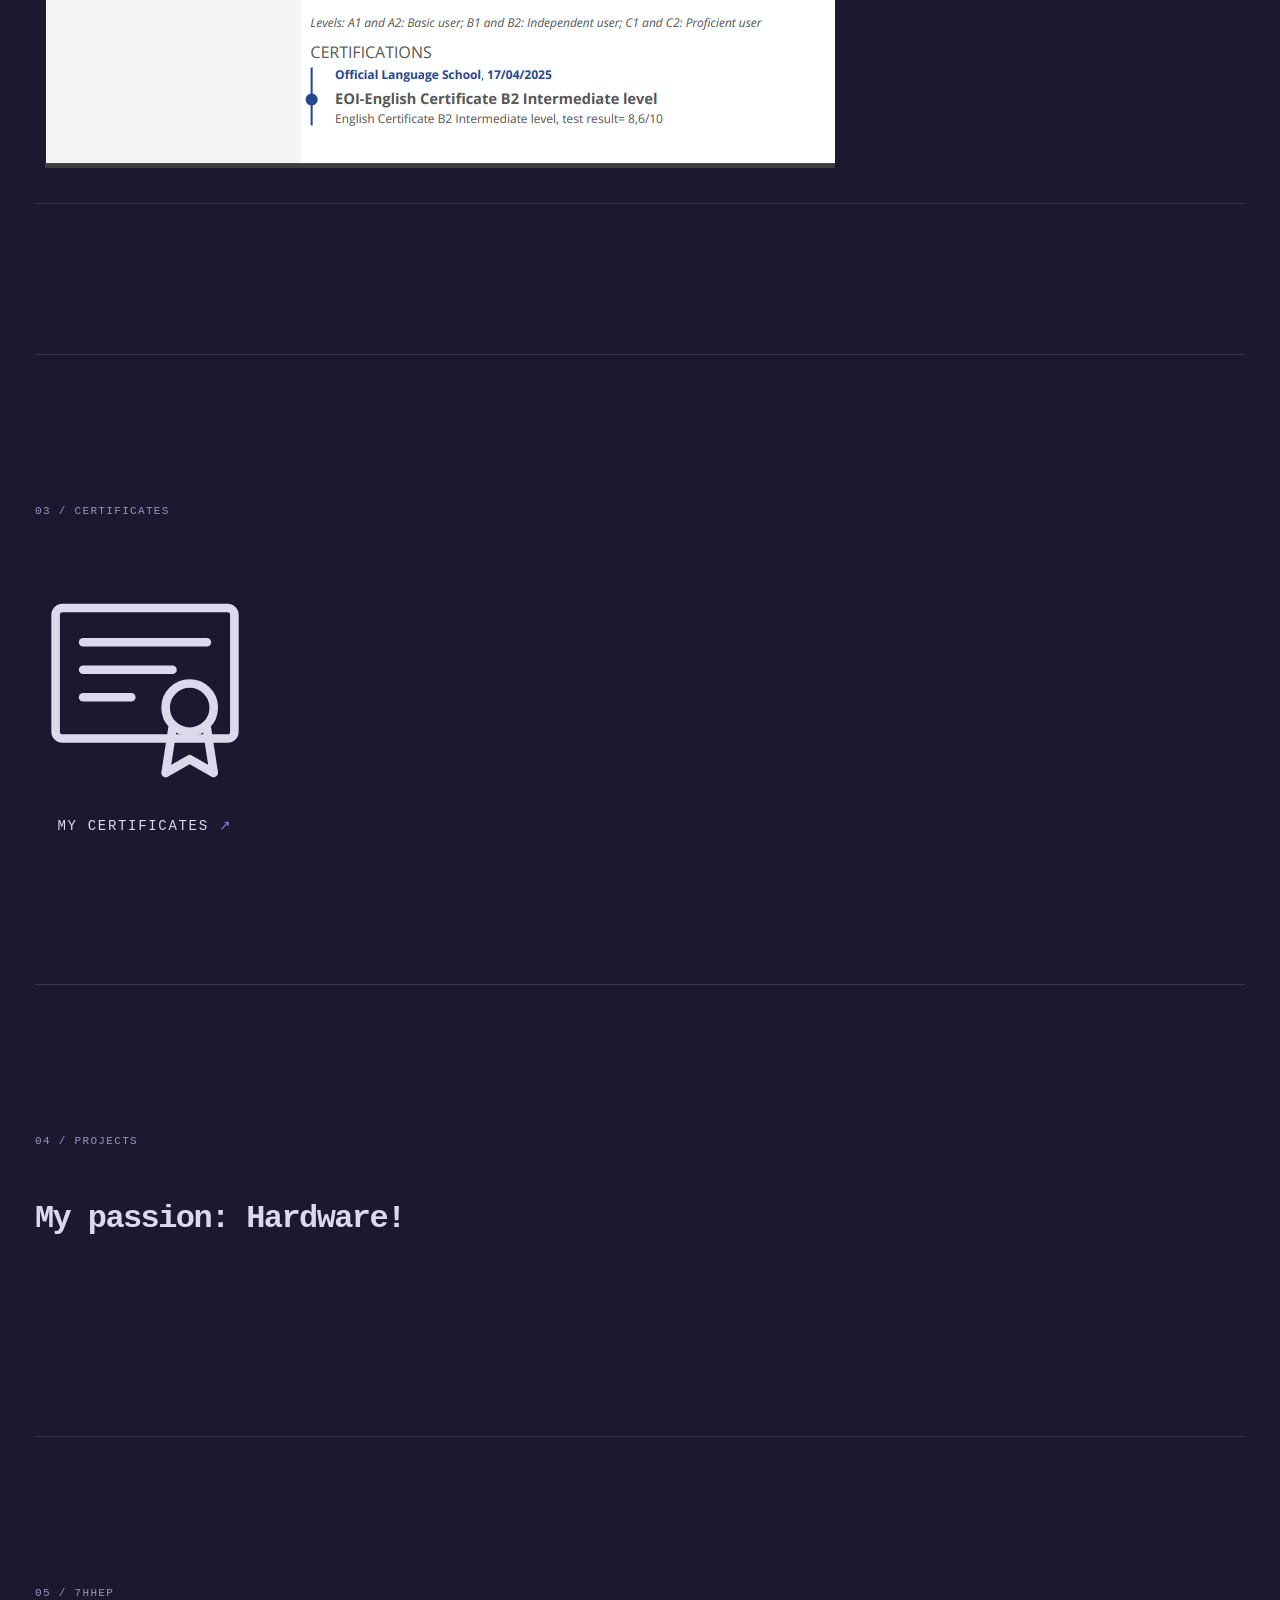
==== commit 1bfb4b19: "Update index.html" ====
--- a/portfolio/index.html
+++ b/portfolio/index.html
@@ -168,7 +168,7 @@
 </a>
 </section>
 
-<section id="projects" class="section projects"><div class="section-label">04 / PROJECTS</div><div class="project-list"><h2 class="big-text reveal">PREPARANDO PARA EL FUTURO</h2></div></section>
+<section id="projects" class="section projects"><div class="section-label">04 / PROJECTS</div><div class="project-list"><h2 class="big-text reveal">My passion: Hardware!</h2></div></section>
 <section id="7hhep" class="section">
 <div class="section-label">05 / 7HHEP</div>
 <p class="hhep-intro">The 7 Habits of Highly Effective People: the three habits I work on first.</p>
@@ -177,6 +177,9 @@
     <div class="hhep-habit reveal"><span>01</span><h3>BE PROACTIVE.</h3></div>
     <div class="hhep-habit reveal"><span>02</span><h3>BEGIN WITH THE END IN MIND.</h3></div>
     <div class="hhep-habit reveal"><span>03</span><h3>FIRST THINGS FIRST.</h3></div>
+    <div class="hhep-habit reveal"><span>04</span><h3>THINK WIN-WIN.</h3></div>
+    <div class="hhep-habit reveal"><span>05</span><h3>SEEK FIRST TO UNDERSTAND, THEN TO BE UNDERSTOOD.</h3></div>
+    <div class="hhep-habit reveal"><span>06</span><h3>SYNERGIZE.</h3></div>
 </div>
 
 <div class="hhep-block reveal">
@@ -206,6 +209,44 @@
         </div>
     </div>
 </div>
+<div class="hhep-block reveal">
+    <div class="skills-title">04 / AN EXAMPLE OF A WIN-WIN SITUATION IN MY LIFE</div>
+    <p class="hhep-text">
+        When I work on a school project with someone, we sometimes have different
+        ideas about how to do it. Instead of insisting that my idea is the only
+        right one, I try to find a solution that works for both of us. We share
+        the tasks according to what each person is good at, listen to each
+        other's suggestions and help each other when needed. This way, we both
+        contribute, learn something and get a better result.
+    </p>
+</div>
+
+<div class="hhep-block reveal">
+    <div class="skills-title">05 / EMPATHETIC PHRASES I HAVE RECEIVED OR SAID</div>
+    <p class="hhep-text">
+        Some phrases that make me feel understood and supported are:
+        "I understand why you feel that way",
+        "You have put a lot of effort into this", and
+        "Don't worry, we can work it out together".
+        I also try to say things like "I understand your point of view"
+        and "Do you want to tell me what happened?".
+        These words show that I am listening, that I respect the other
+        person's feelings and that they can count on me.
+    </p>
+</div>
+
+<div class="hhep-block reveal">
+    <div class="skills-title">06 / AN EXAMPLE OF SYNERGY IN MY LIFE</div>
+    <p class="hhep-text">
+        A good example of synergy is working as a team on a class assignment.
+        Each person brings different skills and ideas: one may be better at
+        researching, another at explaining, and another at organising or
+        solving technical problems. By sharing our knowledge, communicating
+        and combining our strengths, we can achieve a result that would be
+        harder to reach individually. The final work becomes better because
+        of everyone's contribution.
+    </p>
+</div>
 </section>
 
 <section id="contact" class="section contact"><div class="section-label">06 / CONTACT</div><h2 class="contact-title reveal">LET'S WORK<br><em>TOGETHER!</em></h2><a class="email magnetic reveal" href="https://mail.google.com/mail/?view=cm&fs=1&to=unaigamo27@gmail.com">unaigamo27@gmail.com ↗</a>
@@ -213,4 +254,4 @@
 </main>
 <footer><span>© 2026 Unai Galán Moreno</span><div><a href="#" class="magnetic">GitHub</a><a href="#" class="magnetic">LinkedIn</a><a href="#" class="magnetic">Infojobs</a></div></footer>
 <script src="js/cursor.js"></script><script src="js/animations.js"></script><script src="js/projects.js"></script><script src="js/main.js"></script><script src="js/hardware.js"></script><script src="js/colorblind.js"></script>
-</body></html>+</body></html>
